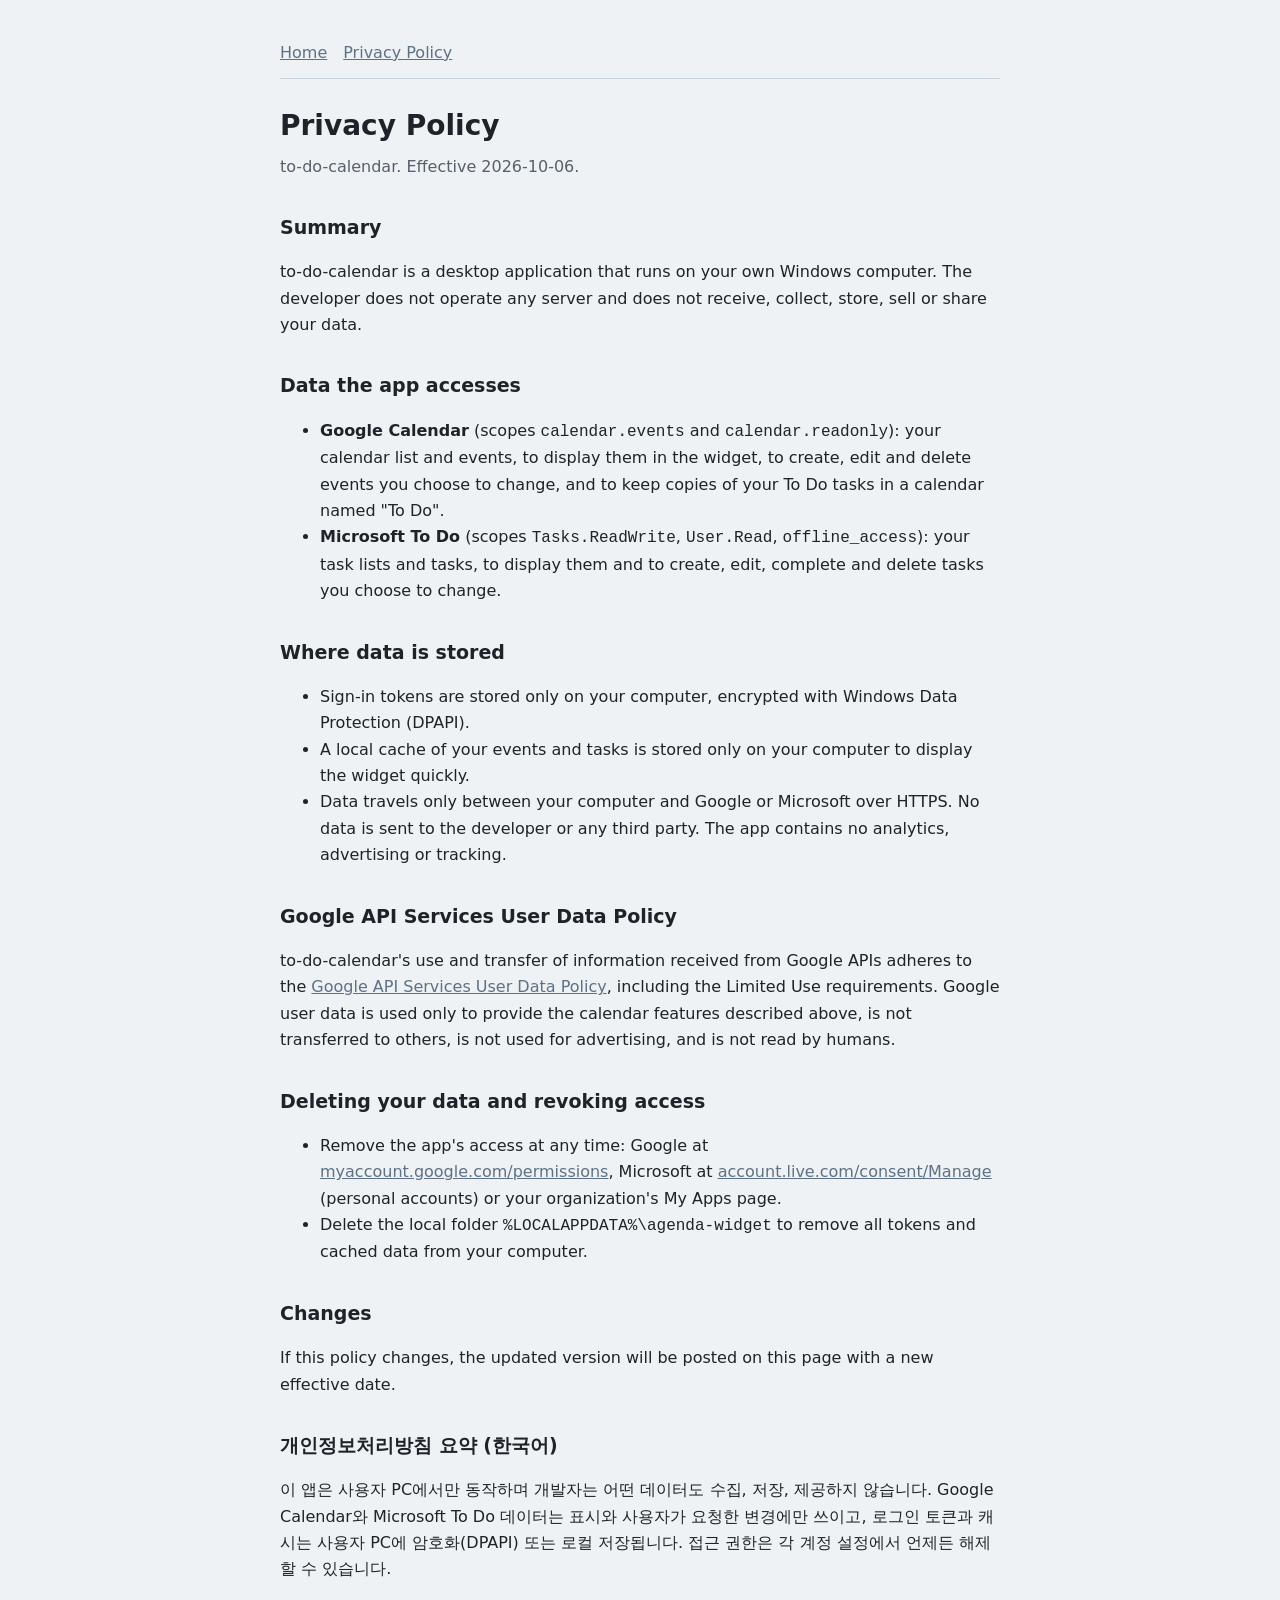
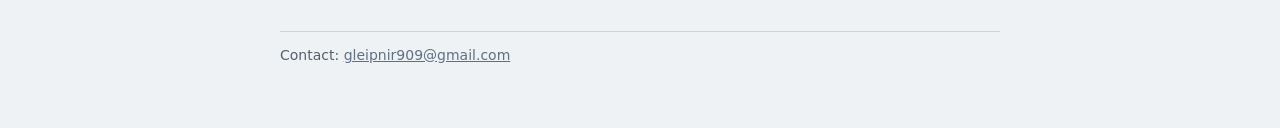
==== privacy.html @ 11f063d9 "Add homepage and privacy policy Co-Authored-By: Claude Opus 5.5 <noreply@anthropic.com>" ====
<!doctype html>
<html lang="en"><head><meta charset="utf-8"><meta name="viewport" content="width=device-width, initial-scale=1">
<title>Privacy Policy - to-do-calendar</title><link rel="stylesheet" href="style.css"></head>
<body><main>
<nav><a href="./">Home</a><a href="privacy.html">Privacy Policy</a></nav>
<h1>Privacy Policy</h1>
<p class="sub">to-do-calendar. Effective 2026-10-06.</p>

<h2>Summary</h2>
<p>to-do-calendar is a desktop application that runs on your own Windows computer. The developer does not operate any server and does not receive, collect, store, sell or share your data.</p>

<h2>Data the app accesses</h2>
<ul>
<li><strong>Google Calendar</strong> (scopes <code>calendar.events</code> and <code>calendar.readonly</code>): your calendar list and events, to display them in the widget, to create, edit and delete events you choose to change, and to keep copies of your To Do tasks in a calendar named "To Do".</li>
<li><strong>Microsoft To Do</strong> (scopes <code>Tasks.ReadWrite</code>, <code>User.Read</code>, <code>offline_access</code>): your task lists and tasks, to display them and to create, edit, complete and delete tasks you choose to change.</li>
</ul>

<h2>Where data is stored</h2>
<ul>
<li>Sign-in tokens are stored only on your computer, encrypted with Windows Data Protection (DPAPI).</li>
<li>A local cache of your events and tasks is stored only on your computer to display the widget quickly.</li>
<li>Data travels only between your computer and Google or Microsoft over HTTPS. No data is sent to the developer or any third party. The app contains no analytics, advertising or tracking.</li>
</ul>

<h2>Google API Services User Data Policy</h2>
<p>to-do-calendar's use and transfer of information received from Google APIs adheres to the <a href="https://developers.google.com/terms/api-services-user-data-policy">Google API Services User Data Policy</a>, including the Limited Use requirements. Google user data is used only to provide the calendar features described above, is not transferred to others, is not used for advertising, and is not read by humans.</p>

<h2>Deleting your data and revoking access</h2>
<ul>
<li>Remove the app's access at any time: Google at <a href="https://myaccount.google.com/permissions">myaccount.google.com/permissions</a>, Microsoft at <a href="https://account.live.com/consent/Manage">account.live.com/consent/Manage</a> (personal accounts) or your organization's My Apps page.</li>
<li>Delete the local folder <code>%LOCALAPPDATA%\agenda-widget</code> to remove all tokens and cached data from your computer.</li>
</ul>

<h2>Changes</h2>
<p>If this policy changes, the updated version will be posted on this page with a new effective date.</p>

<h2>개인정보처리방침 요약 (한국어)</h2>
<p>이 앱은 사용자 PC에서만 동작하며 개발자는 어떤 데이터도 수집, 저장, 제공하지 않습니다. Google Calendar와 Microsoft To Do 데이터는 표시와 사용자가 요청한 변경에만 쓰이고, 로그인 토큰과 캐시는 사용자 PC에 암호화(DPAPI) 또는 로컬 저장됩니다. 접근 권한은 각 계정 설정에서 언제든 해제할 수 있습니다.</p>

<footer>Contact: <a href="mailto:gleipnir909@gmail.com">gleipnir909@gmail.com</a></footer>
</main></body></html>
---- style.css ----
:root { --bg:#EEF2F5; --fg:#1E2329; --sub:#55606B; --line:#C9D3DC; --accent:#5E7184; }
body { margin:0; background:var(--bg); color:var(--fg); font:16px/1.65 "Segoe UI","Malgun Gothic",system-ui,sans-serif; }
main { max-width:720px; margin:0 auto; padding:40px 16px 64px; }
h1 { font-size:28px; margin:0 0 4px; } h2 { font-size:19px; margin:32px 0 8px; }
p, li { color:var(--fg); } .sub { color:var(--sub); margin-top:0; }
a { color:var(--accent); } nav { border-bottom:1px solid var(--line); padding-bottom:12px; margin-bottom:24px; }
nav a { margin-right:16px; } footer { margin-top:48px; border-top:1px solid var(--line); padding-top:12px; color:var(--sub); font-size:14px; }
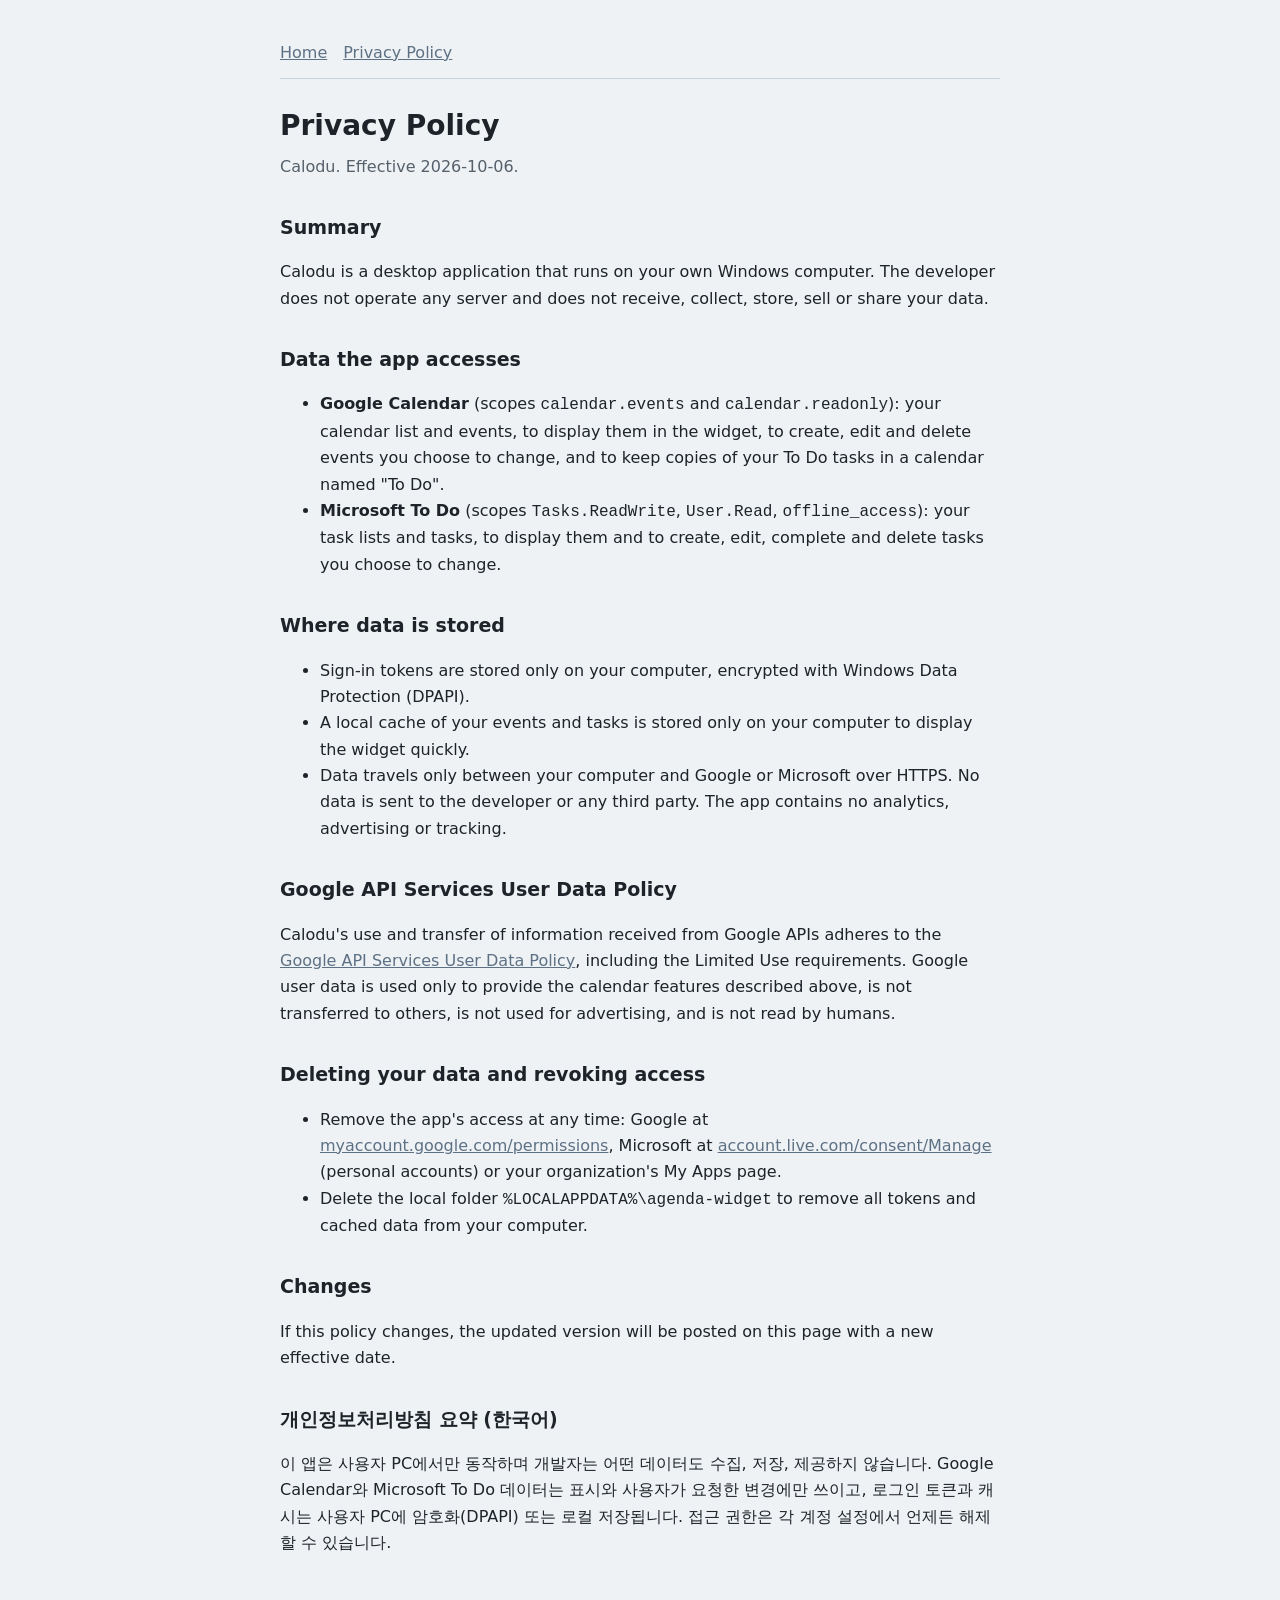
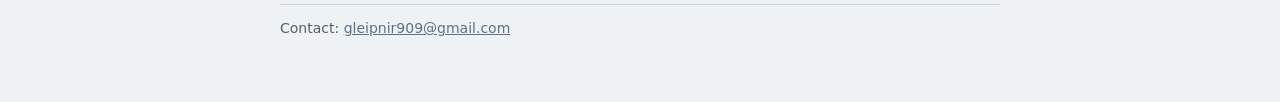
==== commit 50dc269e: "Rename app to Calodu and add Search Console verification tag - Replace the old app name in page titl" ====
--- a/privacy.html
+++ b/privacy.html
@@ -1,13 +1,14 @@
 <!doctype html>
 <html lang="en"><head><meta charset="utf-8"><meta name="viewport" content="width=device-width, initial-scale=1">
-<title>Privacy Policy - to-do-calendar</title><link rel="stylesheet" href="style.css"></head>
+<meta name="google-site-verification" content="sr1De1BG168ANN89S2XPrEKfdKpf6cjLoRUnBLs4vwI" />
+<title>Privacy Policy - Calodu</title><link rel="stylesheet" href="style.css"></head>
 <body><main>
 <nav><a href="./">Home</a><a href="privacy.html">Privacy Policy</a></nav>
 <h1>Privacy Policy</h1>
-<p class="sub">to-do-calendar. Effective 2026-10-06.</p>
+<p class="sub">Calodu. Effective 2026-10-06.</p>
 
 <h2>Summary</h2>
-<p>to-do-calendar is a desktop application that runs on your own Windows computer. The developer does not operate any server and does not receive, collect, store, sell or share your data.</p>
+<p>Calodu is a desktop application that runs on your own Windows computer. The developer does not operate any server and does not receive, collect, store, sell or share your data.</p>
 
 <h2>Data the app accesses</h2>
 <ul>
@@ -23,7 +24,7 @@
 </ul>
 
 <h2>Google API Services User Data Policy</h2>
-<p>to-do-calendar's use and transfer of information received from Google APIs adheres to the <a href="https://developers.google.com/terms/api-services-user-data-policy">Google API Services User Data Policy</a>, including the Limited Use requirements. Google user data is used only to provide the calendar features described above, is not transferred to others, is not used for advertising, and is not read by humans.</p>
+<p>Calodu's use and transfer of information received from Google APIs adheres to the <a href="https://developers.google.com/terms/api-services-user-data-policy">Google API Services User Data Policy</a>, including the Limited Use requirements. Google user data is used only to provide the calendar features described above, is not transferred to others, is not used for advertising, and is not read by humans.</p>
 
 <h2>Deleting your data and revoking access</h2>
 <ul>
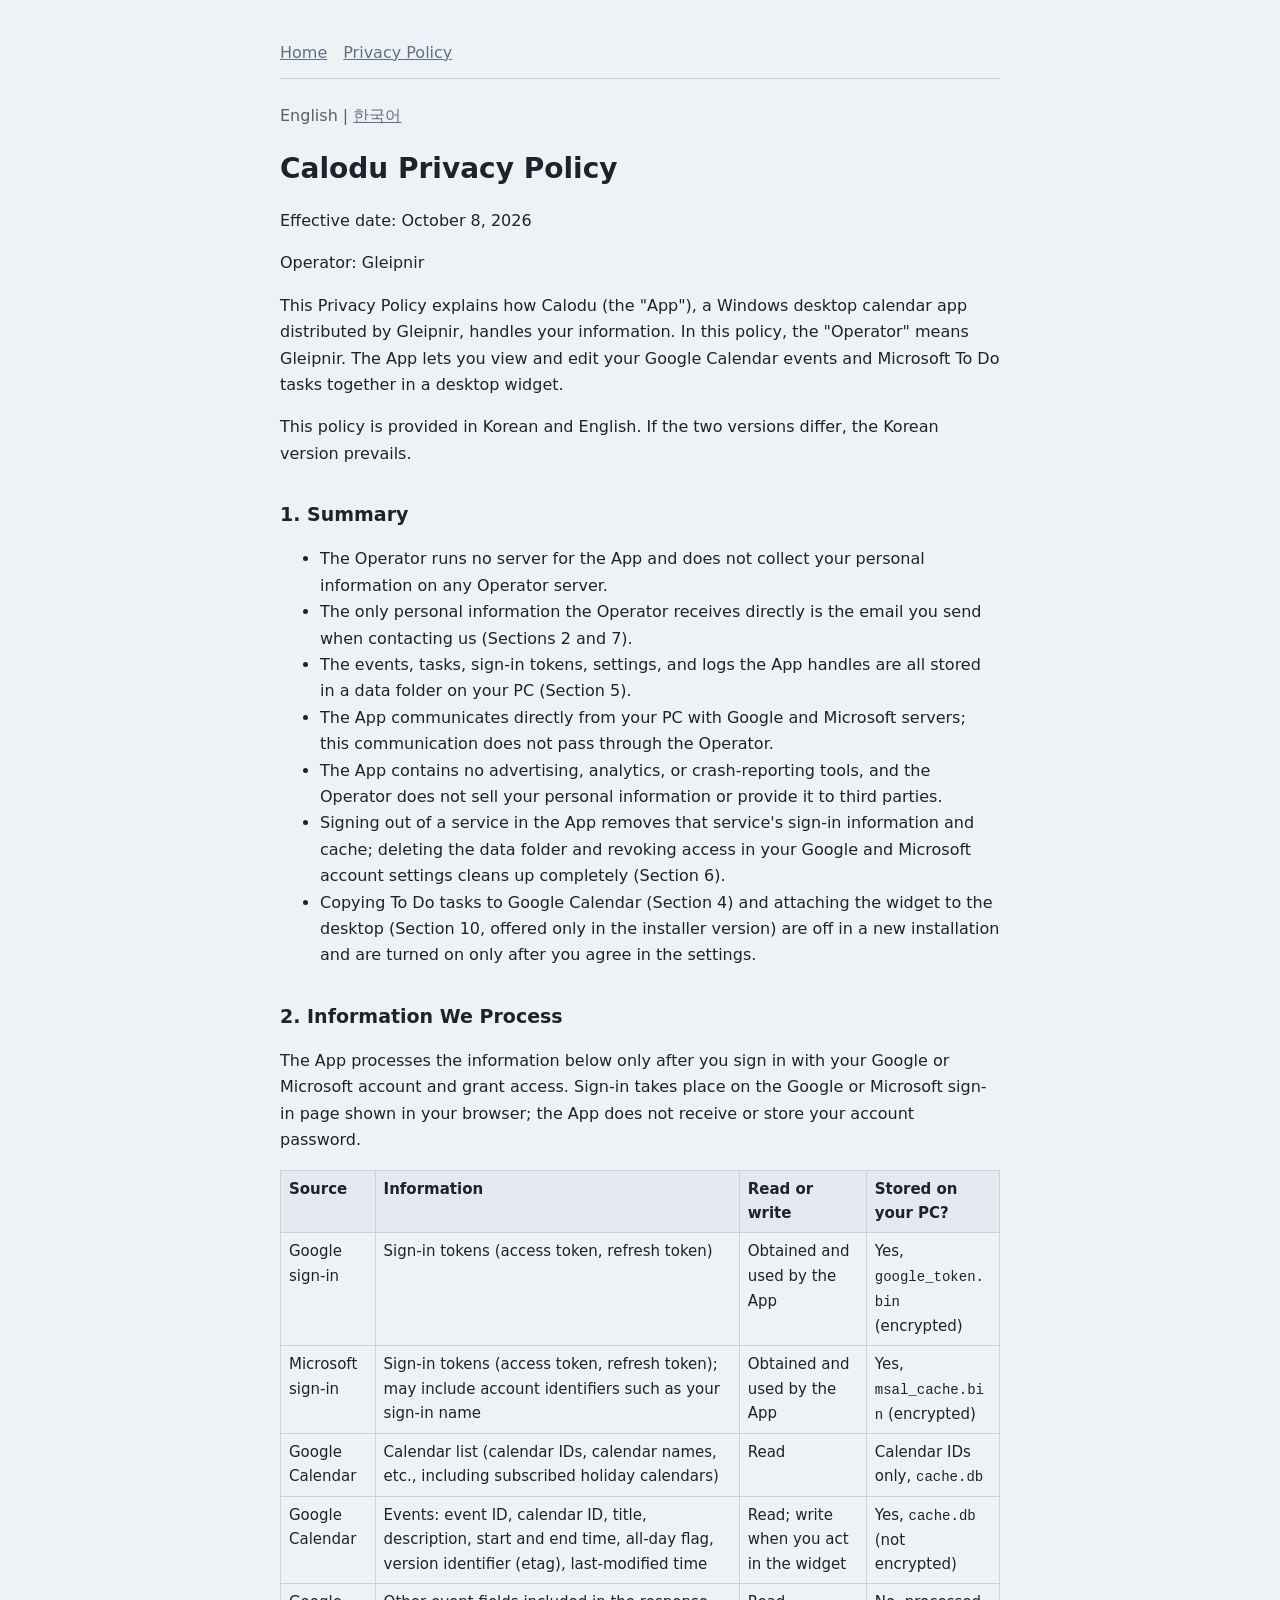
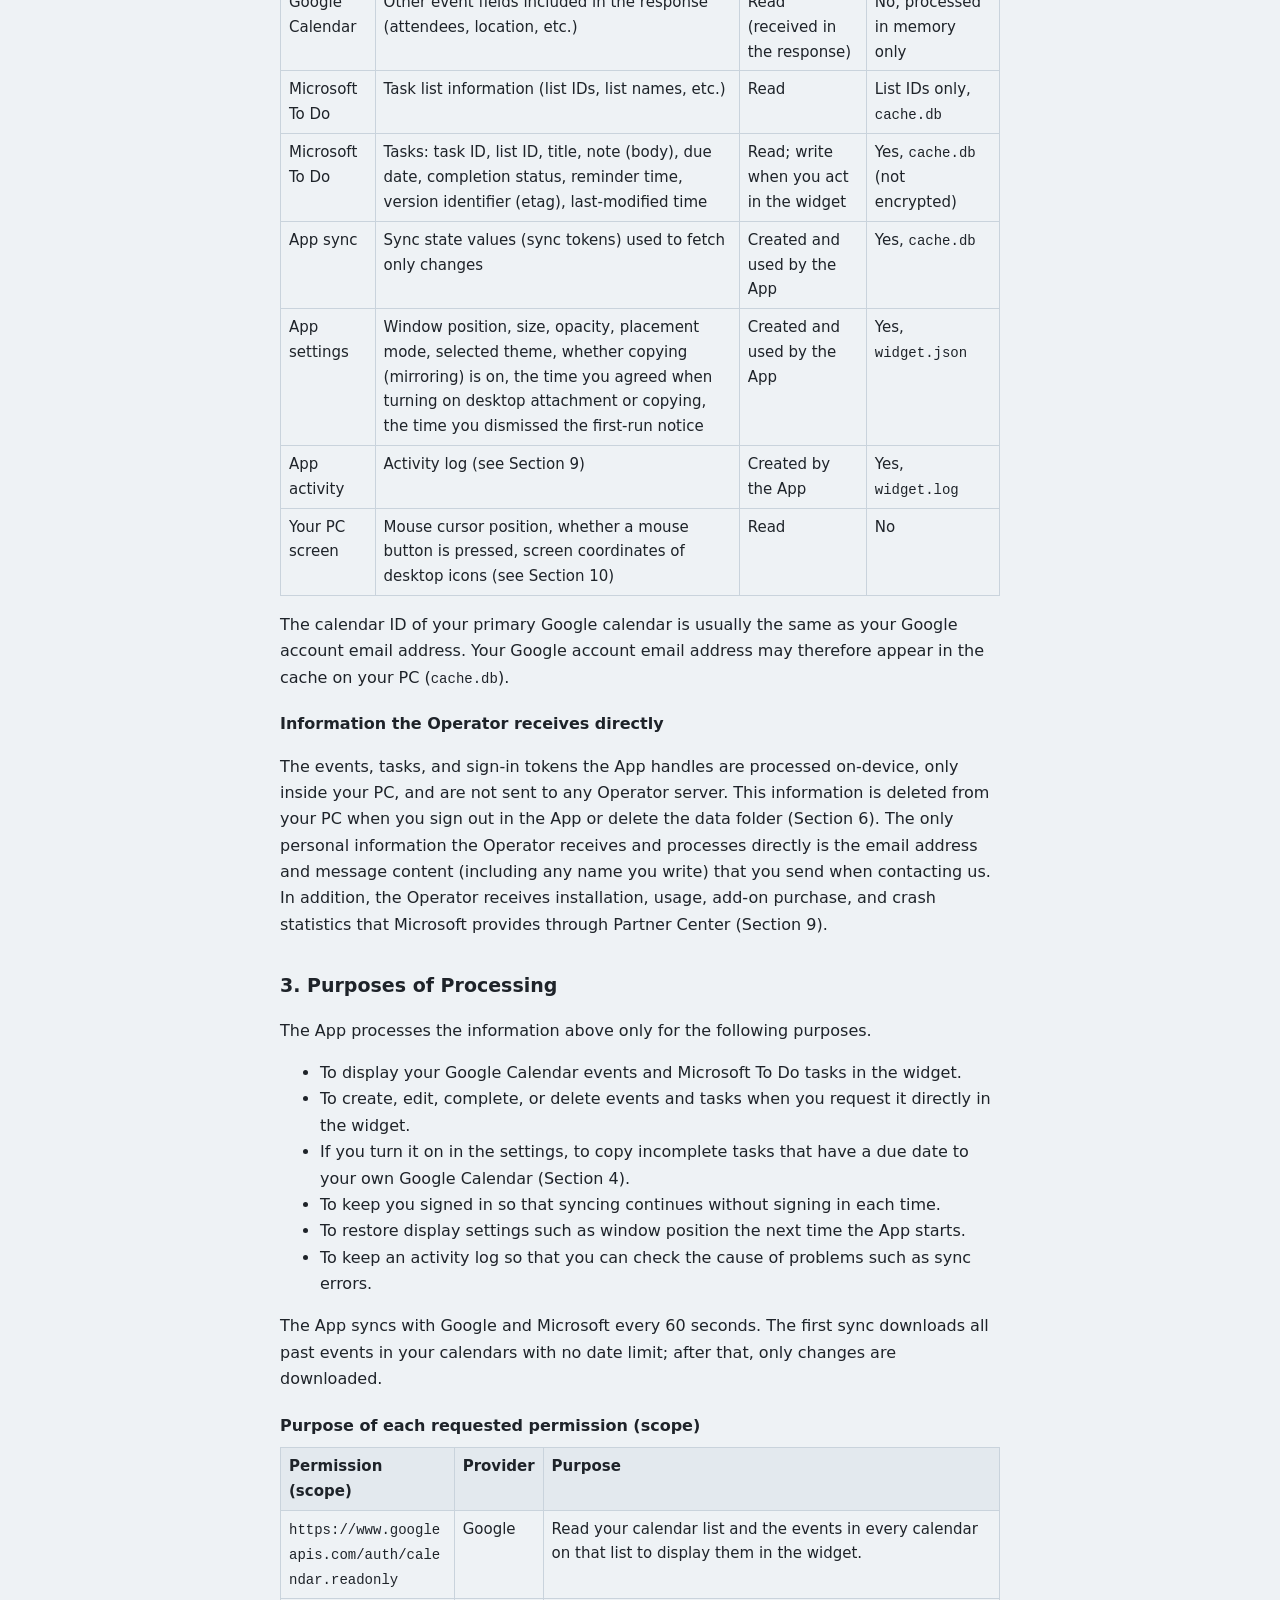
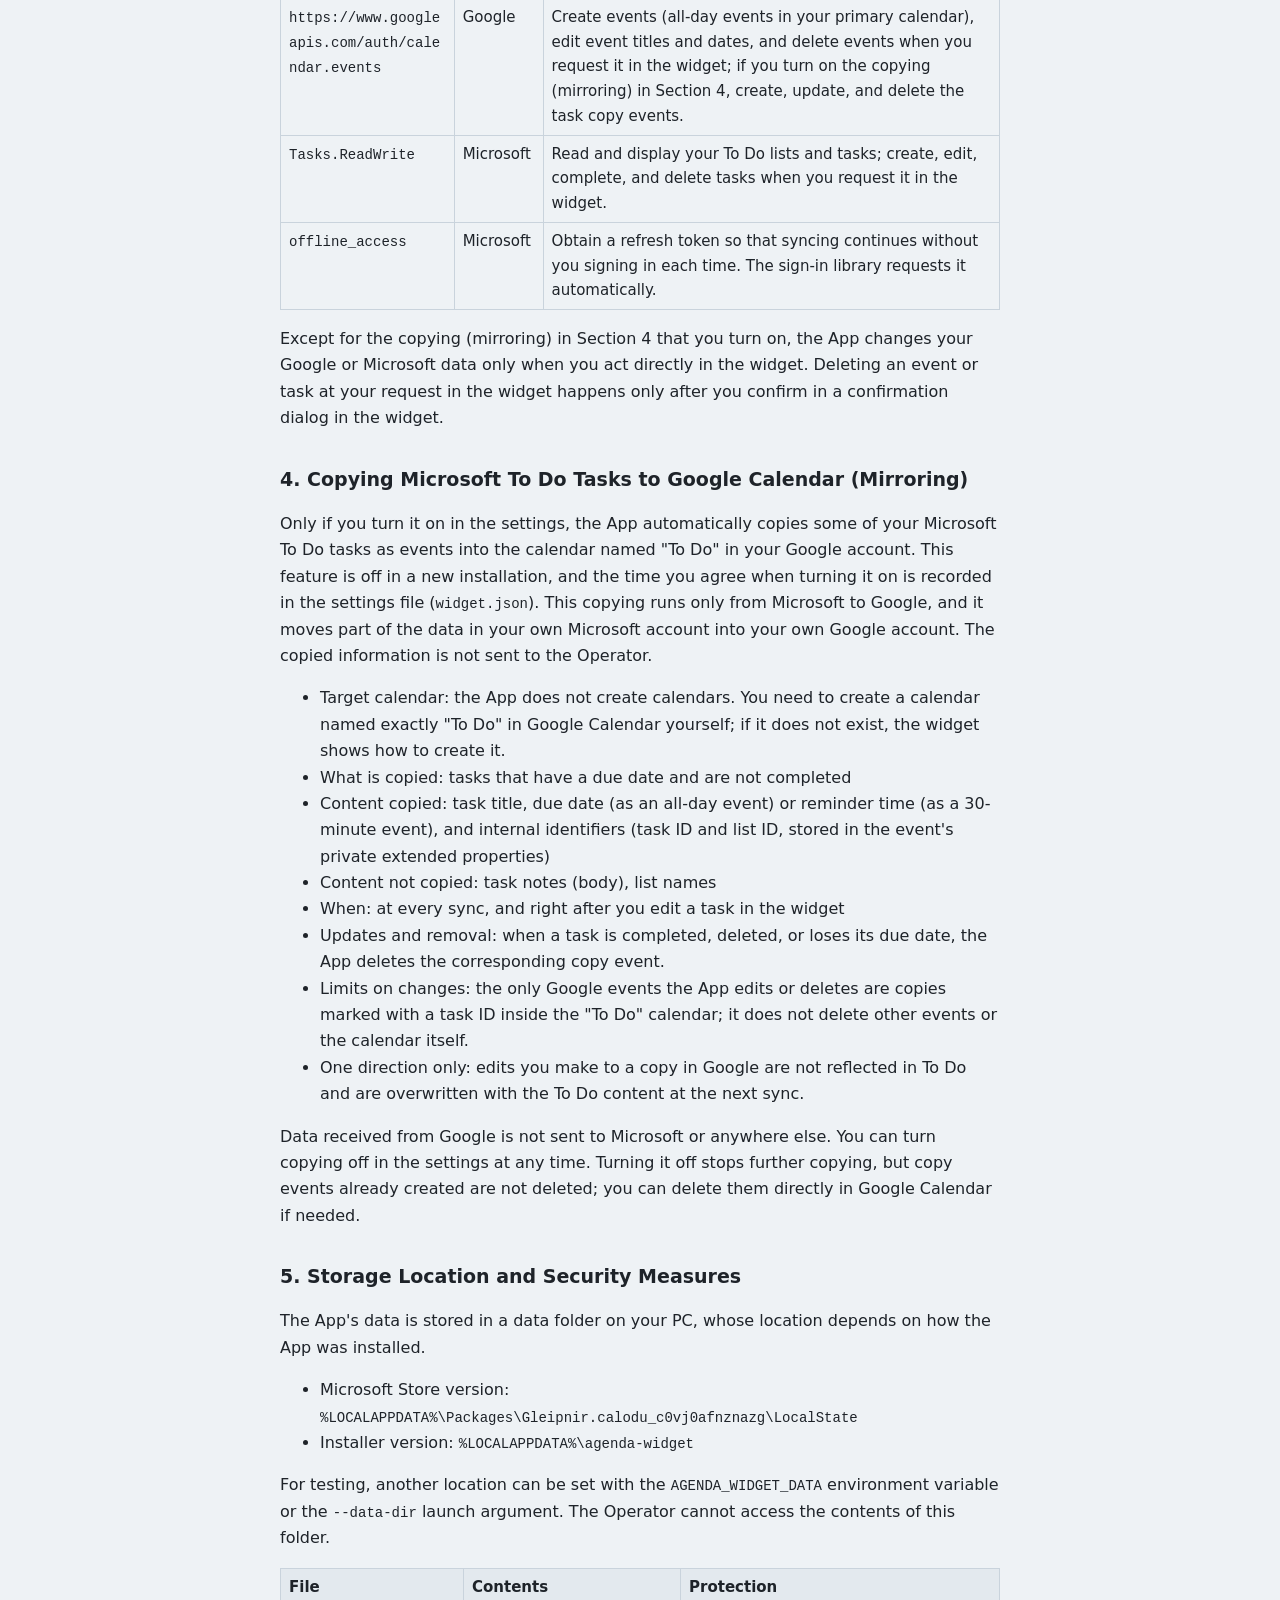
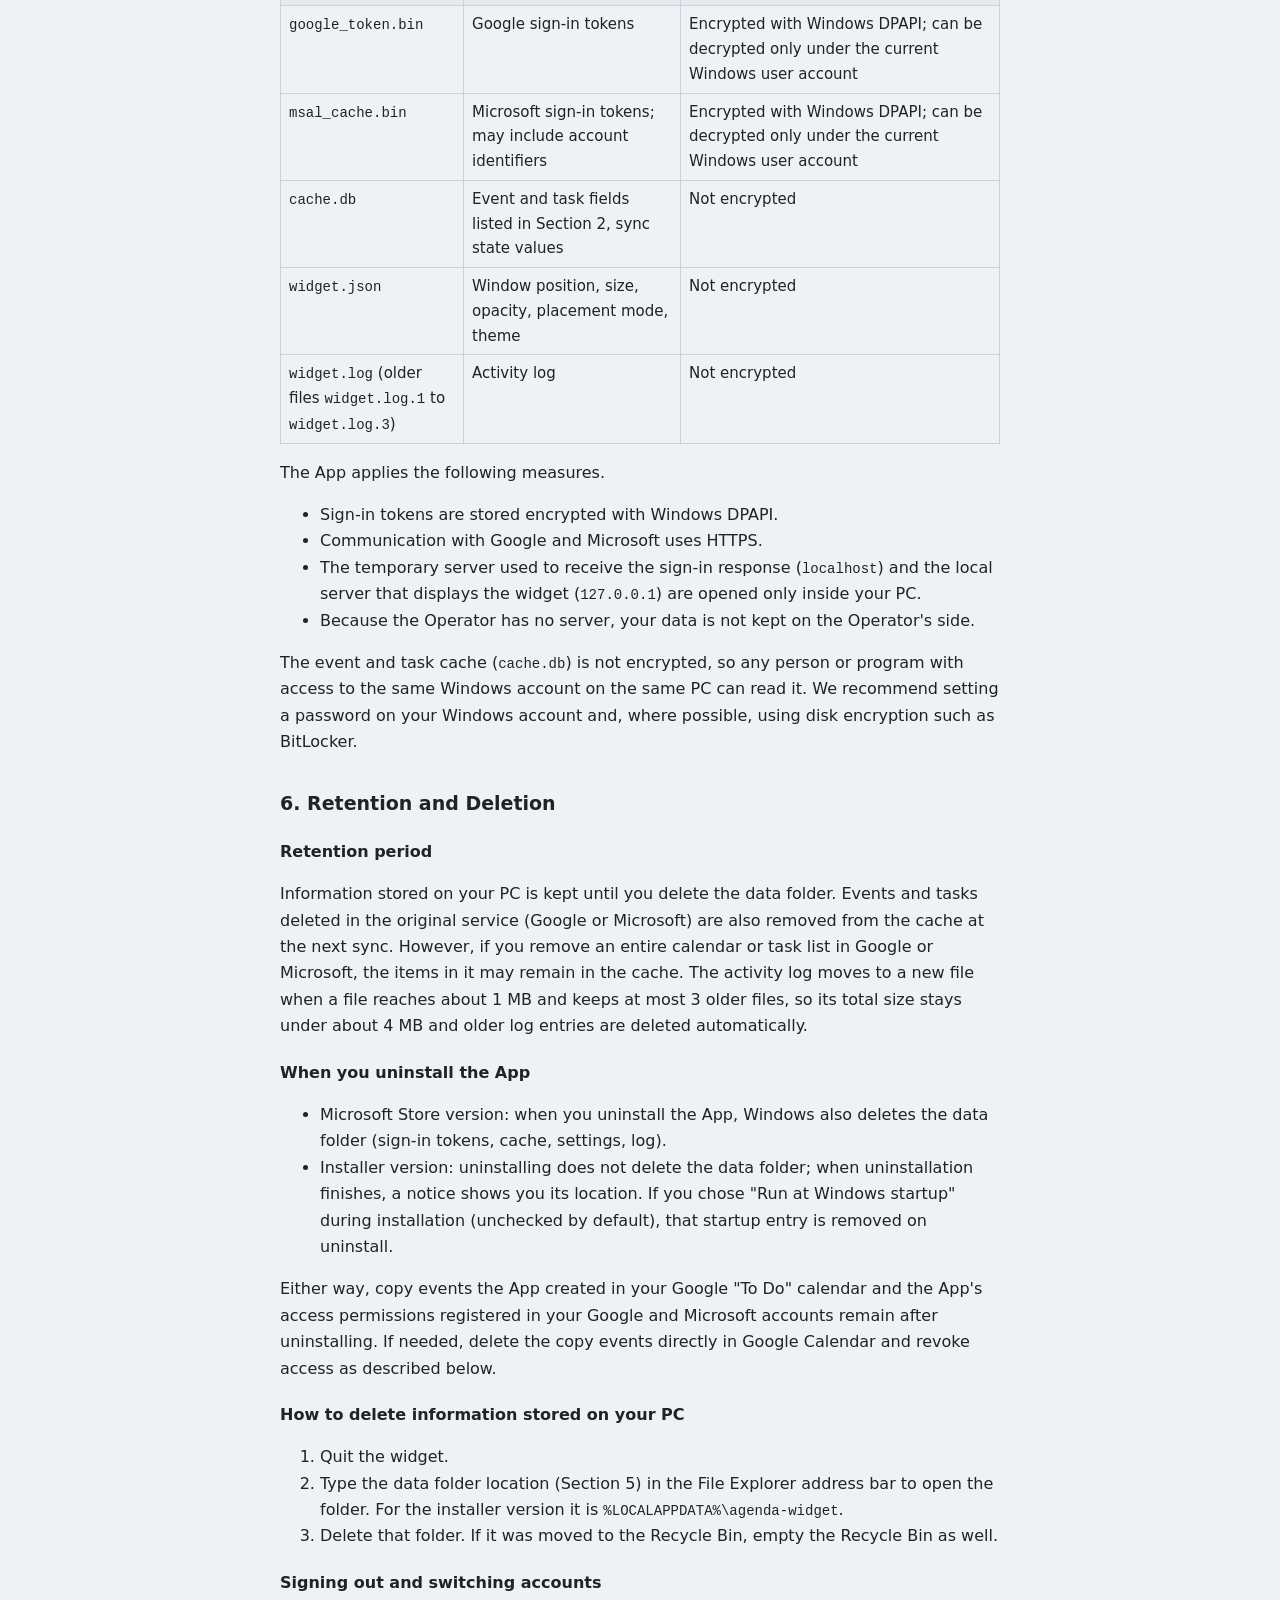
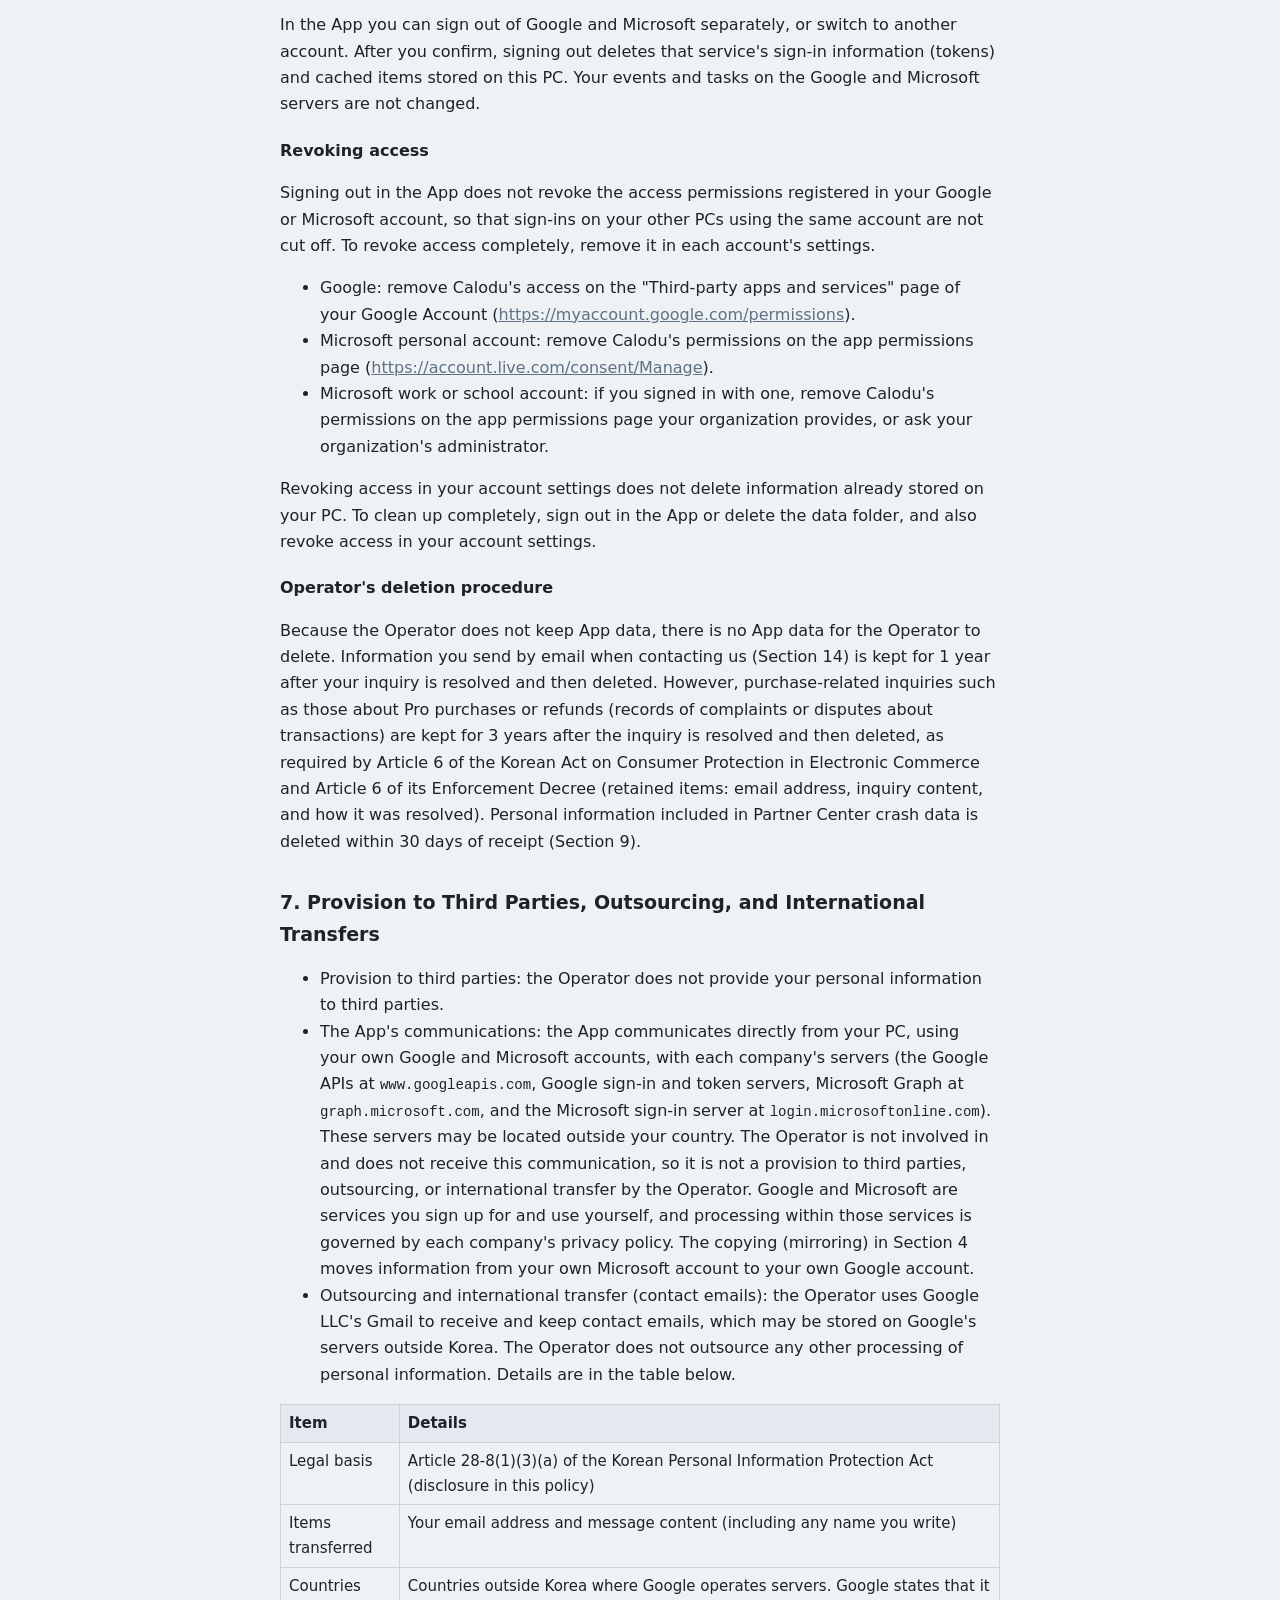
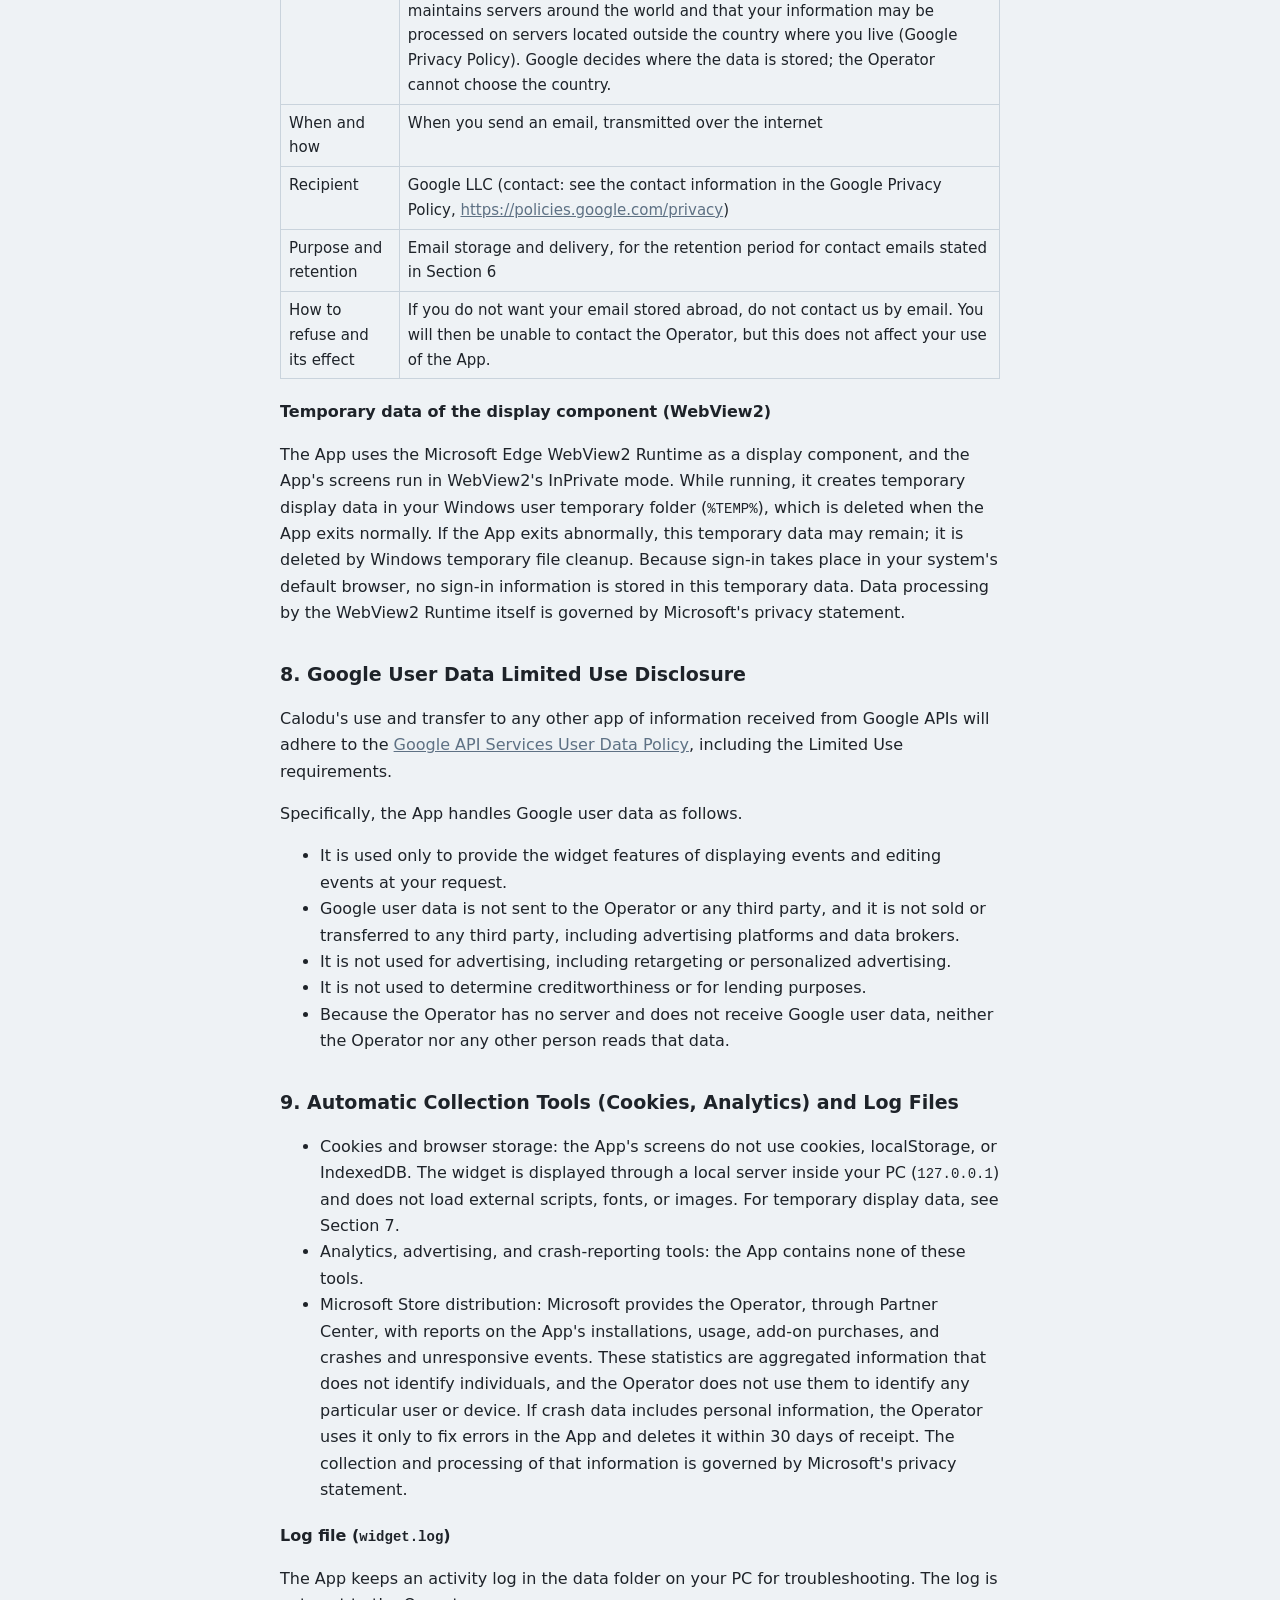
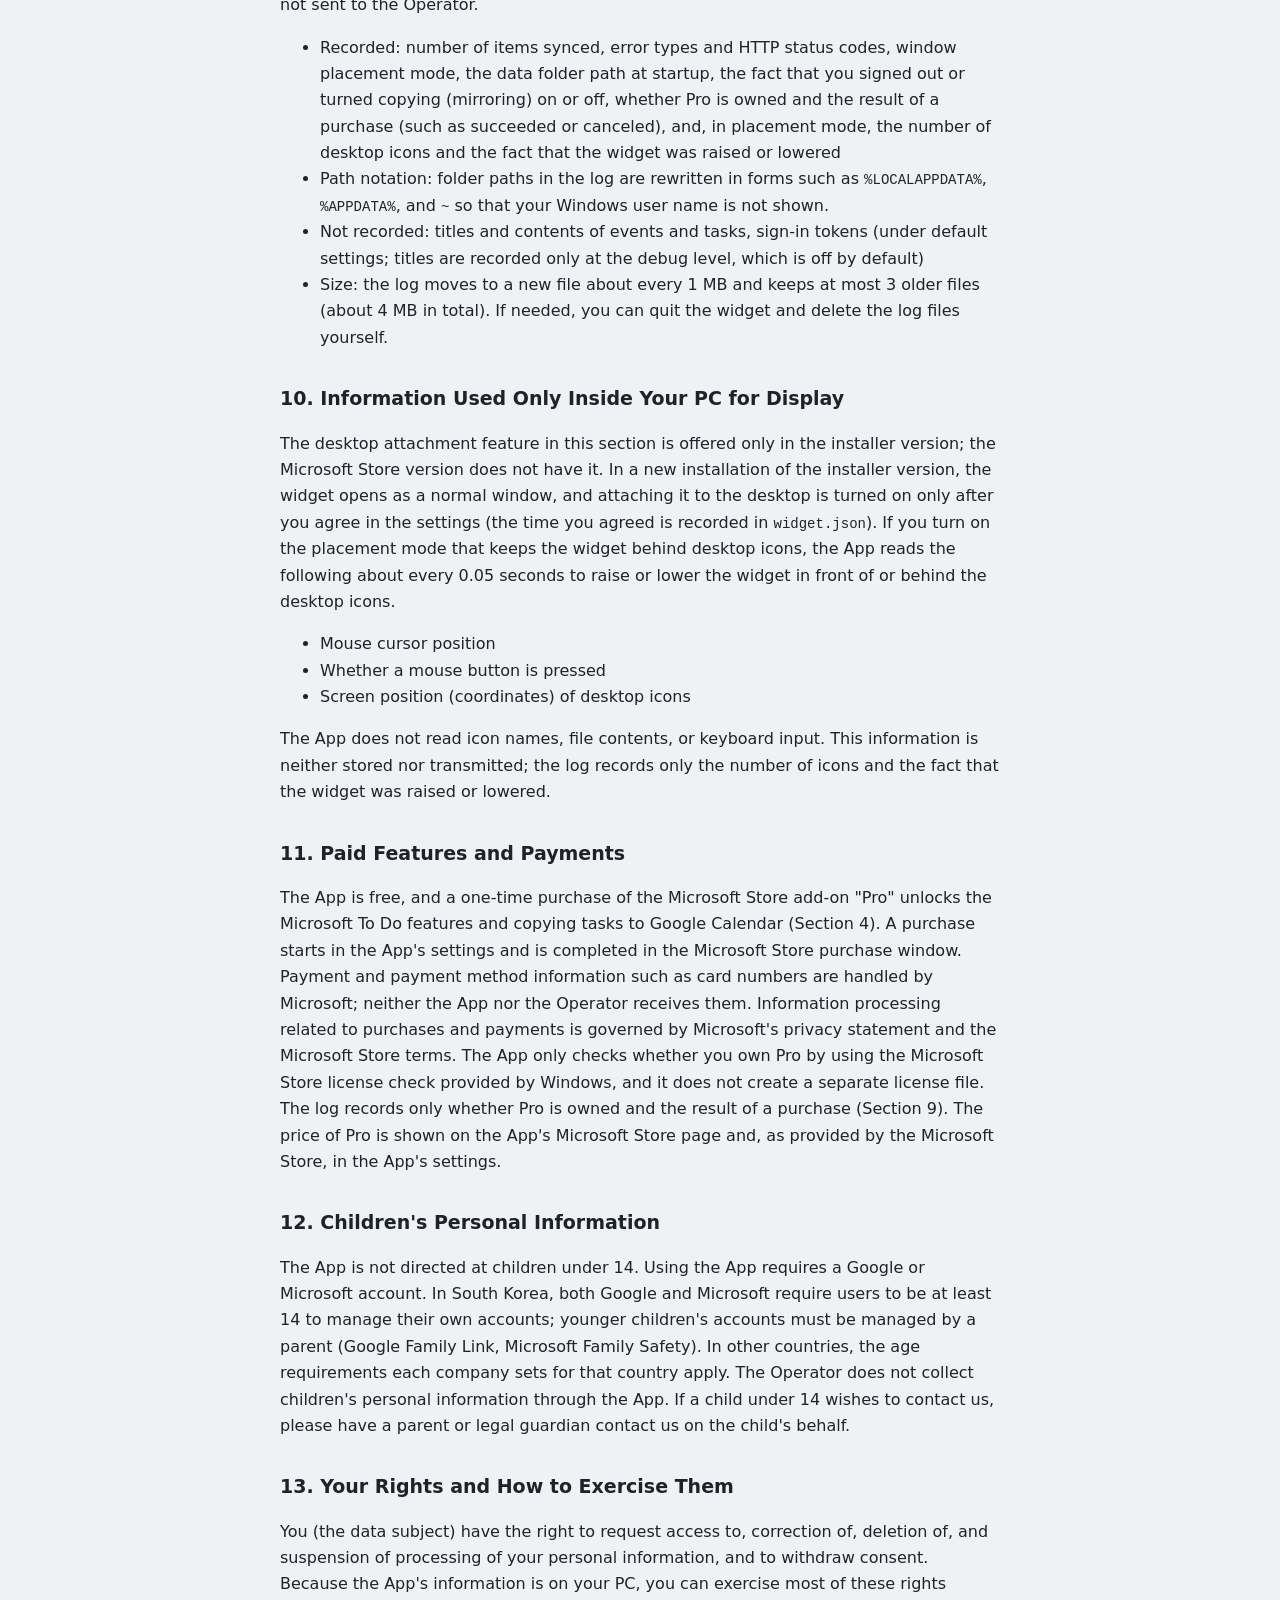
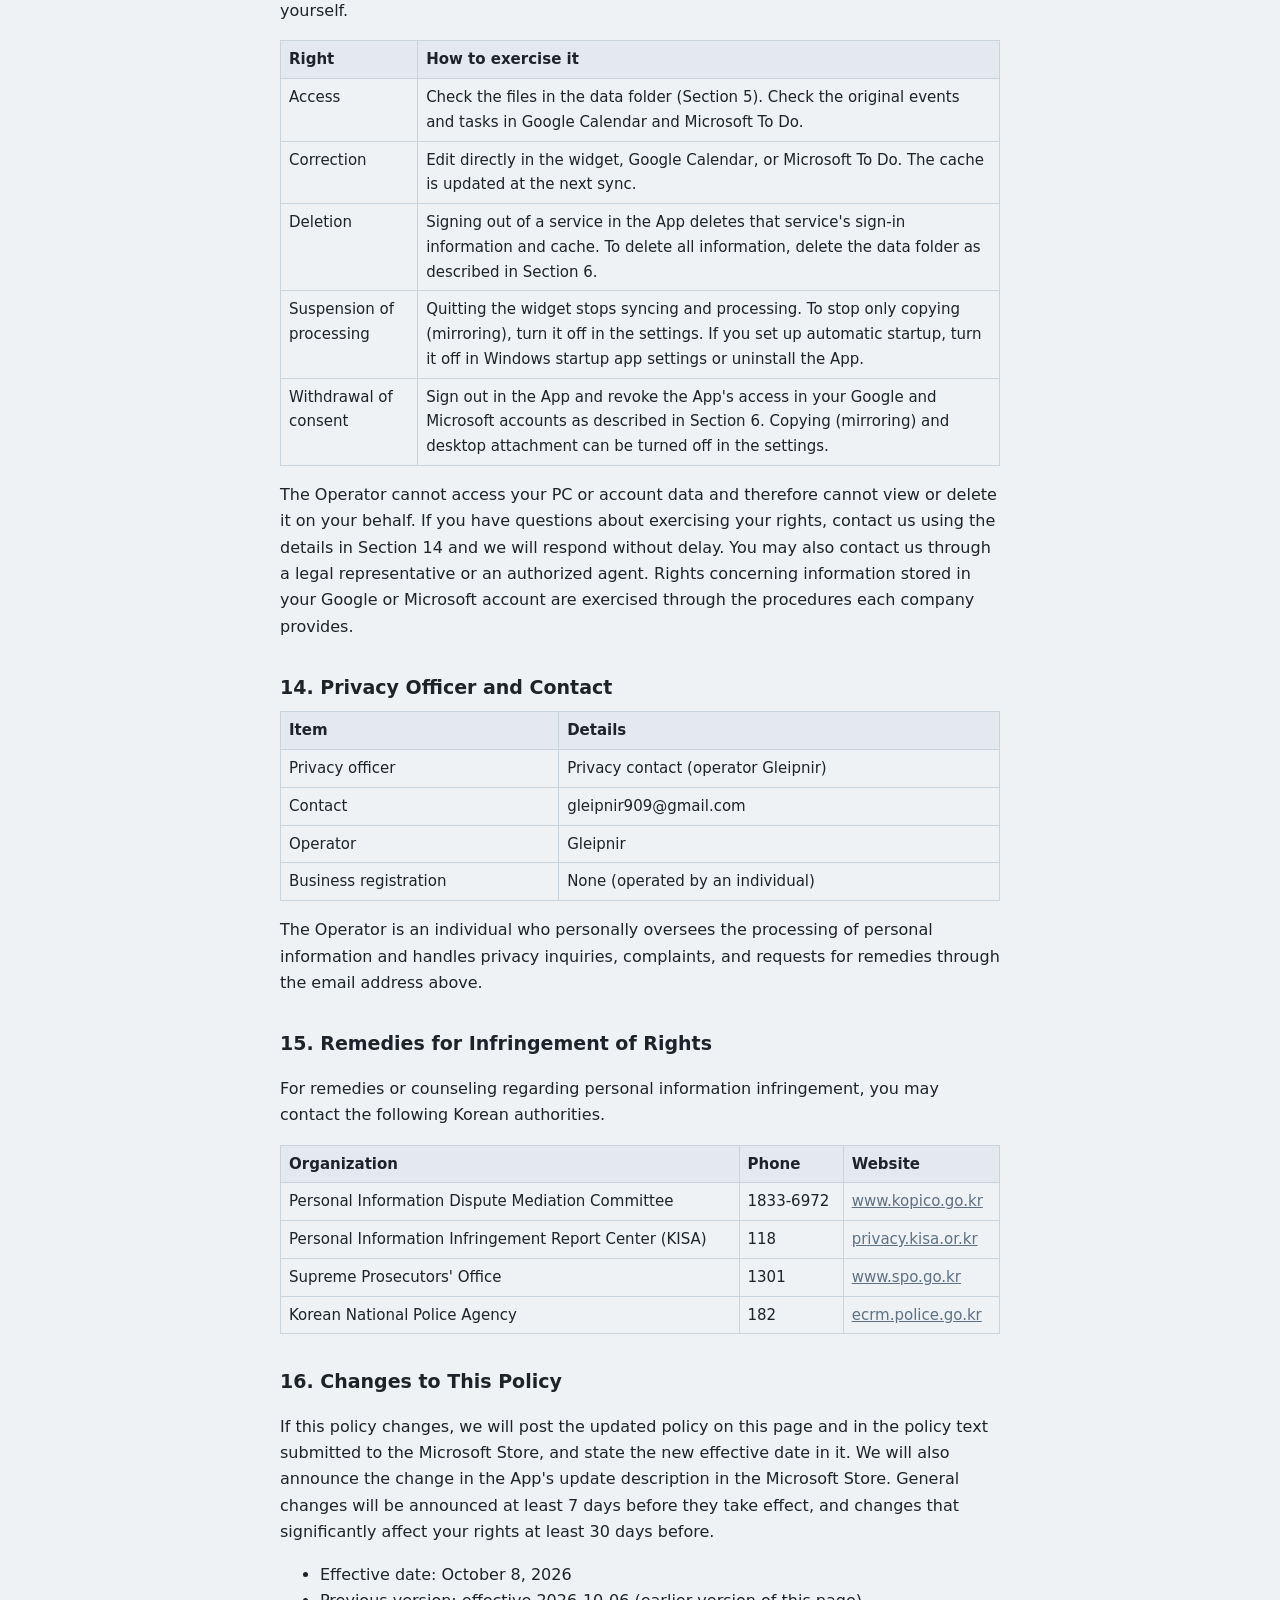
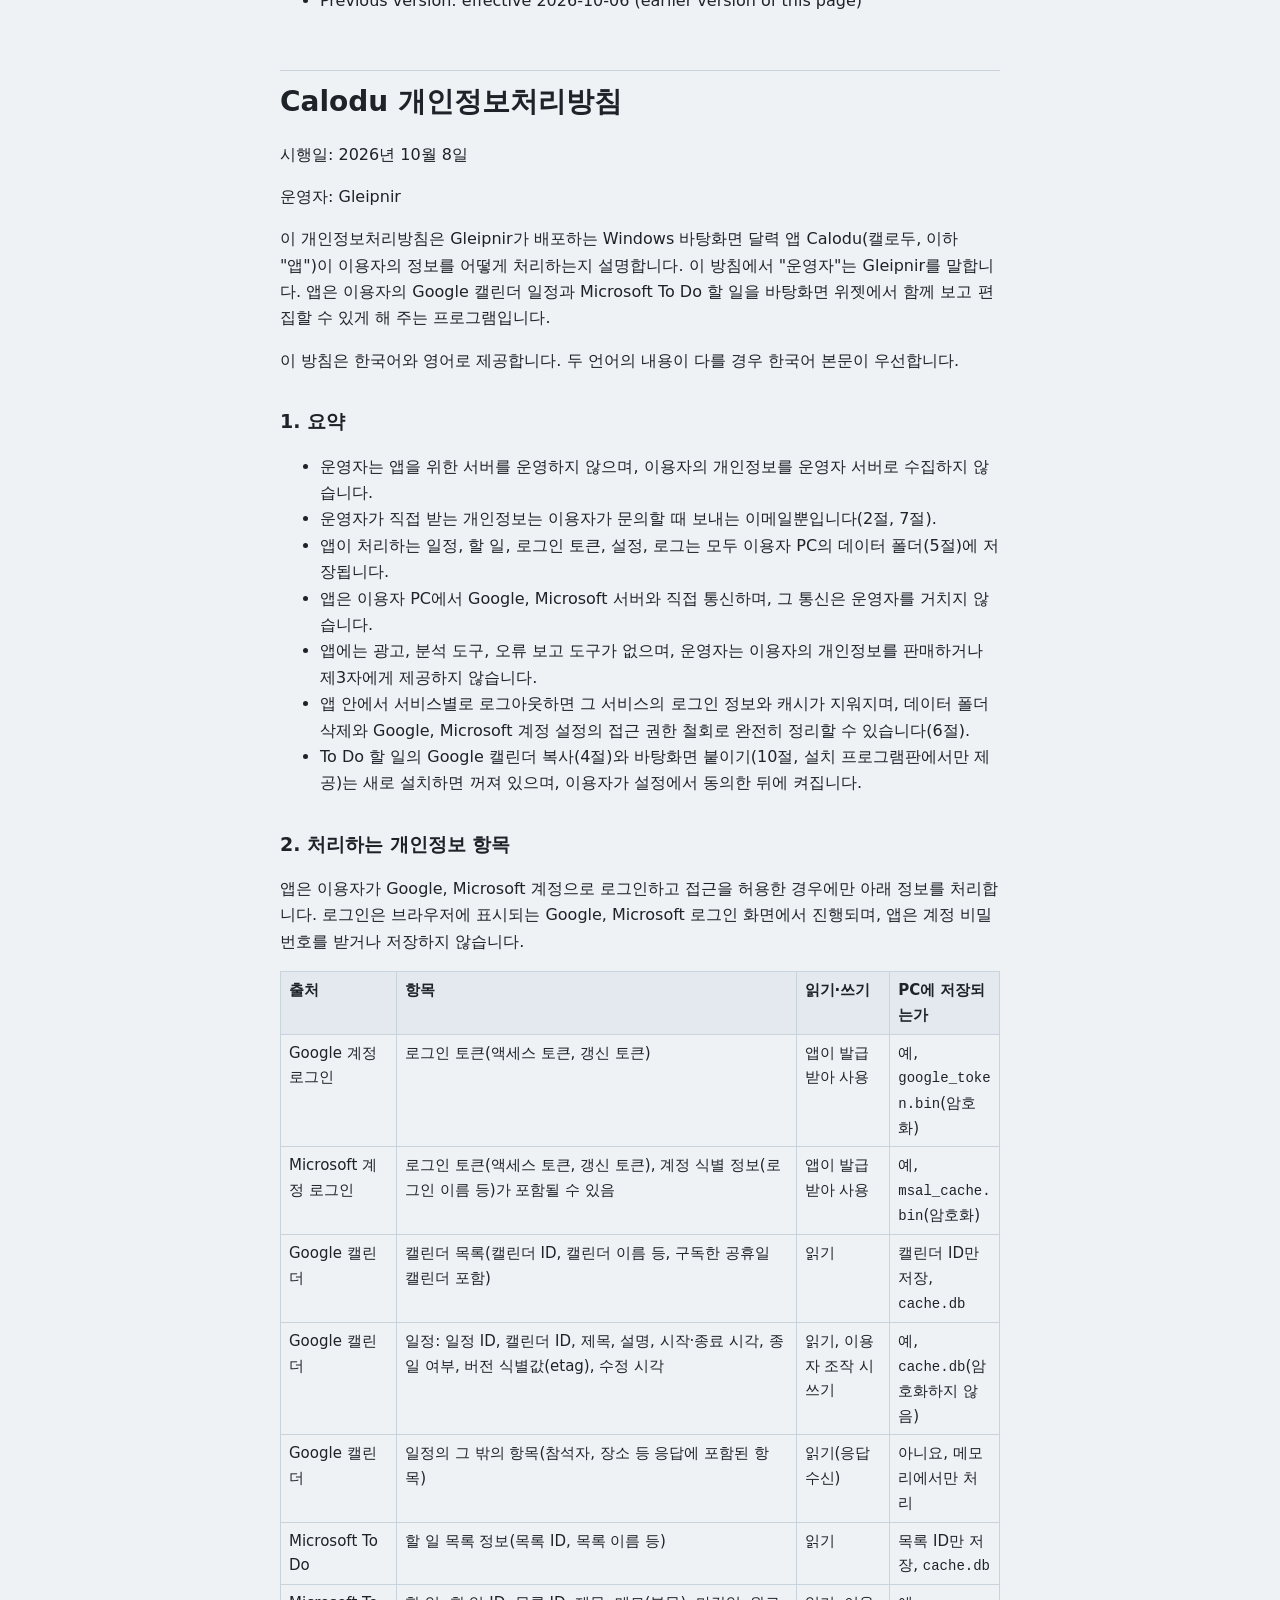
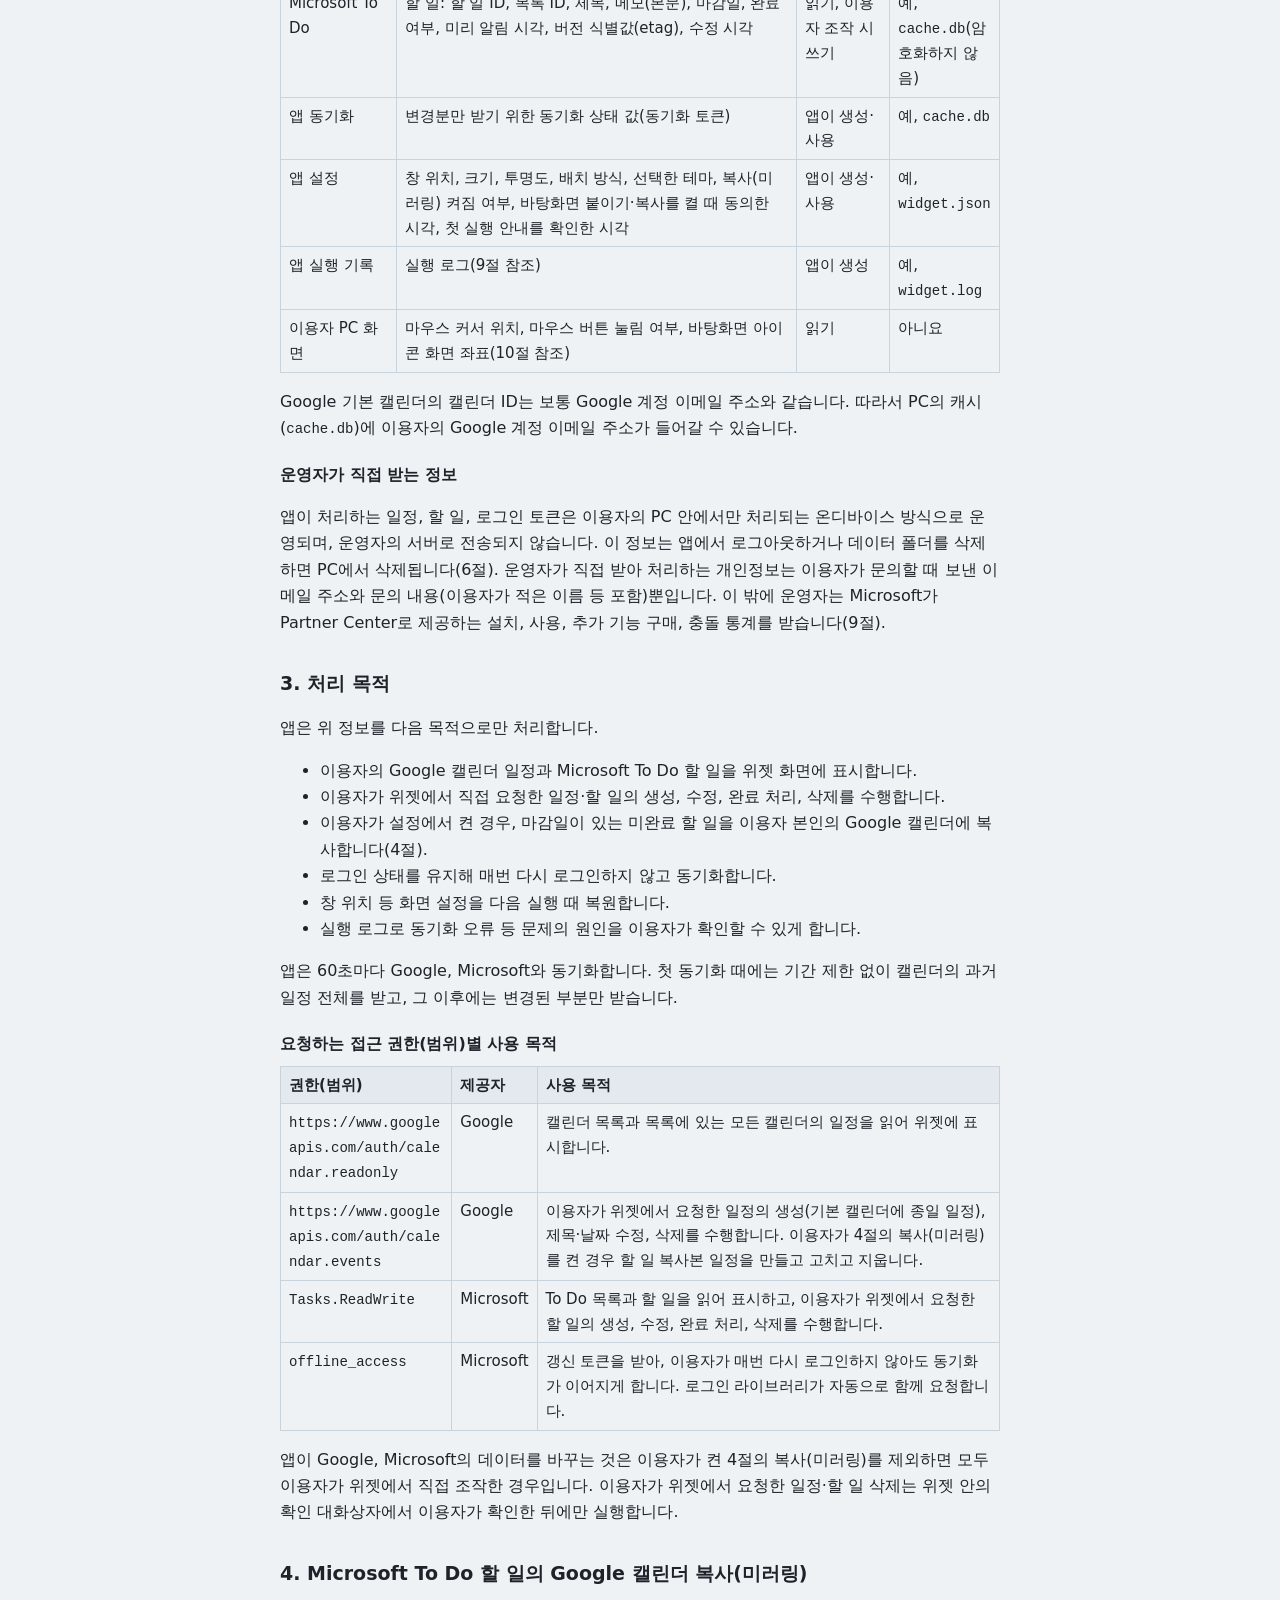
==== commit 573765cf: "Replace privacy policy with Calodu 1.1.0 policy (effective October 8, 2026) - Korean and English ful" ====
--- a/privacy.html
+++ b/privacy.html
@@ -1,42 +1,448 @@
 <!doctype html>
 <html lang="en"><head><meta charset="utf-8"><meta name="viewport" content="width=device-width, initial-scale=1">
 <meta name="google-site-verification" content="sr1De1BG168ANN89S2XPrEKfdKpf6cjLoRUnBLs4vwI" />
-<title>Privacy Policy - Calodu</title><link rel="stylesheet" href="style.css"></head>
+<title>Privacy Policy - Calodu</title><link rel="stylesheet" href="style.css"><style>
+.tw { overflow-x:auto; margin:8px 0 16px; }
+table { border-collapse:collapse; width:100%; font-size:15px; }
+th, td { border:1px solid var(--line); padding:6px 8px; text-align:left; vertical-align:top; }
+th { background:#E3E9EE; }
+code { font-size:14px; overflow-wrap:anywhere; }
+h3 { font-size:16px; margin:20px 0 6px; }
+blockquote { margin:8px 0; padding:4px 12px; border-left:3px solid var(--line); color:var(--sub); }
+.lang { color:var(--sub); }
+.ko { margin-top:56px; border-top:1px solid var(--line); padding-top:8px; }
+</style></head>
 <body><main>
 <nav><a href="./">Home</a><a href="privacy.html">Privacy Policy</a></nav>
-<h1>Privacy Policy</h1>
-<p class="sub">Calodu. Effective 2026-10-06.</p>
-
-<h2>Summary</h2>
-<p>Calodu is a desktop application that runs on your own Windows computer. The developer does not operate any server and does not receive, collect, store, sell or share your data.</p>
-
-<h2>Data the app accesses</h2>
-<ul>
-<li><strong>Google Calendar</strong> (scopes <code>calendar.events</code> and <code>calendar.readonly</code>): your calendar list and events, to display them in the widget, to create, edit and delete events you choose to change, and to keep copies of your To Do tasks in a calendar named "To Do".</li>
-<li><strong>Microsoft To Do</strong> (scopes <code>Tasks.ReadWrite</code>, <code>User.Read</code>, <code>offline_access</code>): your task lists and tasks, to display them and to create, edit, complete and delete tasks you choose to change.</li>
-</ul>
-
-<h2>Where data is stored</h2>
-<ul>
-<li>Sign-in tokens are stored only on your computer, encrypted with Windows Data Protection (DPAPI).</li>
-<li>A local cache of your events and tasks is stored only on your computer to display the widget quickly.</li>
-<li>Data travels only between your computer and Google or Microsoft over HTTPS. No data is sent to the developer or any third party. The app contains no analytics, advertising or tracking.</li>
-</ul>
-
-<h2>Google API Services User Data Policy</h2>
-<p>Calodu's use and transfer of information received from Google APIs adheres to the <a href="https://developers.google.com/terms/api-services-user-data-policy">Google API Services User Data Policy</a>, including the Limited Use requirements. Google user data is used only to provide the calendar features described above, is not transferred to others, is not used for advertising, and is not read by humans.</p>
-
-<h2>Deleting your data and revoking access</h2>
-<ul>
-<li>Remove the app's access at any time: Google at <a href="https://myaccount.google.com/permissions">myaccount.google.com/permissions</a>, Microsoft at <a href="https://account.live.com/consent/Manage">account.live.com/consent/Manage</a> (personal accounts) or your organization's My Apps page.</li>
-<li>Delete the local folder <code>%LOCALAPPDATA%\agenda-widget</code> to remove all tokens and cached data from your computer.</li>
-</ul>
-
-<h2>Changes</h2>
-<p>If this policy changes, the updated version will be posted on this page with a new effective date.</p>
-
-<h2>개인정보처리방침 요약 (한국어)</h2>
-<p>이 앱은 사용자 PC에서만 동작하며 개발자는 어떤 데이터도 수집, 저장, 제공하지 않습니다. Google Calendar와 Microsoft To Do 데이터는 표시와 사용자가 요청한 변경에만 쓰이고, 로그인 토큰과 캐시는 사용자 PC에 암호화(DPAPI) 또는 로컬 저장됩니다. 접근 권한은 각 계정 설정에서 언제든 해제할 수 있습니다.</p>
-
+<p class="lang">English | <a href="#ko">한국어</a></p>
+<h1>Calodu Privacy Policy</h1>
+<p>Effective date: October 8, 2026</p>
+<p>Operator: Gleipnir</p>
+<p>This Privacy Policy explains how Calodu (the "App"), a Windows desktop calendar app distributed by Gleipnir, handles your information. In this policy, the "Operator" means Gleipnir. The App lets you view and edit your Google Calendar events and Microsoft To Do tasks together in a desktop widget.</p>
+<p>This policy is provided in Korean and English. If the two versions differ, the Korean version prevails.</p>
+<h2>1. Summary</h2>
+<ul>
+<li>The Operator runs no server for the App and does not collect your personal information on any Operator server.</li>
+<li>The only personal information the Operator receives directly is the email you send when contacting us (Sections 2 and 7).</li>
+<li>The events, tasks, sign-in tokens, settings, and logs the App handles are all stored in a data folder on your PC (Section 5).</li>
+<li>The App communicates directly from your PC with Google and Microsoft servers; this communication does not pass through the Operator.</li>
+<li>The App contains no advertising, analytics, or crash-reporting tools, and the Operator does not sell your personal information or provide it to third parties.</li>
+<li>Signing out of a service in the App removes that service's sign-in information and cache; deleting the data folder and revoking access in your Google and Microsoft account settings cleans up completely (Section 6).</li>
+<li>Copying To Do tasks to Google Calendar (Section 4) and attaching the widget to the desktop (Section 10, offered only in the installer version) are off in a new installation and are turned on only after you agree in the settings.</li>
+</ul>
+<h2>2. Information We Process</h2>
+<p>The App processes the information below only after you sign in with your Google or Microsoft account and grant access. Sign-in takes place on the Google or Microsoft sign-in page shown in your browser; the App does not receive or store your account password.</p>
+<div class="tw"><table>
+<thead><tr><th>Source</th><th>Information</th><th>Read or write</th><th>Stored on your PC?</th></tr></thead>
+<tbody>
+<tr><td>Google sign-in</td><td>Sign-in tokens (access token, refresh token)</td><td>Obtained and used by the App</td><td>Yes, <code>google_token.bin</code> (encrypted)</td></tr>
+<tr><td>Microsoft sign-in</td><td>Sign-in tokens (access token, refresh token); may include account identifiers such as your sign-in name</td><td>Obtained and used by the App</td><td>Yes, <code>msal_cache.bin</code> (encrypted)</td></tr>
+<tr><td>Google Calendar</td><td>Calendar list (calendar IDs, calendar names, etc., including subscribed holiday calendars)</td><td>Read</td><td>Calendar IDs only, <code>cache.db</code></td></tr>
+<tr><td>Google Calendar</td><td>Events: event ID, calendar ID, title, description, start and end time, all-day flag, version identifier (etag), last-modified time</td><td>Read; write when you act in the widget</td><td>Yes, <code>cache.db</code> (not encrypted)</td></tr>
+<tr><td>Google Calendar</td><td>Other event fields included in the response (attendees, location, etc.)</td><td>Read (received in the response)</td><td>No, processed in memory only</td></tr>
+<tr><td>Microsoft To Do</td><td>Task list information (list IDs, list names, etc.)</td><td>Read</td><td>List IDs only, <code>cache.db</code></td></tr>
+<tr><td>Microsoft To Do</td><td>Tasks: task ID, list ID, title, note (body), due date, completion status, reminder time, version identifier (etag), last-modified time</td><td>Read; write when you act in the widget</td><td>Yes, <code>cache.db</code> (not encrypted)</td></tr>
+<tr><td>App sync</td><td>Sync state values (sync tokens) used to fetch only changes</td><td>Created and used by the App</td><td>Yes, <code>cache.db</code></td></tr>
+<tr><td>App settings</td><td>Window position, size, opacity, placement mode, selected theme, whether copying (mirroring) is on, the time you agreed when turning on desktop attachment or copying, the time you dismissed the first-run notice</td><td>Created and used by the App</td><td>Yes, <code>widget.json</code></td></tr>
+<tr><td>App activity</td><td>Activity log (see Section 9)</td><td>Created by the App</td><td>Yes, <code>widget.log</code></td></tr>
+<tr><td>Your PC screen</td><td>Mouse cursor position, whether a mouse button is pressed, screen coordinates of desktop icons (see Section 10)</td><td>Read</td><td>No</td></tr>
+</tbody></table></div>
+<p>The calendar ID of your primary Google calendar is usually the same as your Google account email address. Your Google account email address may therefore appear in the cache on your PC (<code>cache.db</code>).</p>
+<h3>Information the Operator receives directly</h3>
+<p>The events, tasks, and sign-in tokens the App handles are processed on-device, only inside your PC, and are not sent to any Operator server. This information is deleted from your PC when you sign out in the App or delete the data folder (Section 6). The only personal information the Operator receives and processes directly is the email address and message content (including any name you write) that you send when contacting us. In addition, the Operator receives installation, usage, add-on purchase, and crash statistics that Microsoft provides through Partner Center (Section 9).</p>
+<h2>3. Purposes of Processing</h2>
+<p>The App processes the information above only for the following purposes.</p>
+<ul>
+<li>To display your Google Calendar events and Microsoft To Do tasks in the widget.</li>
+<li>To create, edit, complete, or delete events and tasks when you request it directly in the widget.</li>
+<li>If you turn it on in the settings, to copy incomplete tasks that have a due date to your own Google Calendar (Section 4).</li>
+<li>To keep you signed in so that syncing continues without signing in each time.</li>
+<li>To restore display settings such as window position the next time the App starts.</li>
+<li>To keep an activity log so that you can check the cause of problems such as sync errors.</li>
+</ul>
+<p>The App syncs with Google and Microsoft every 60 seconds. The first sync downloads all past events in your calendars with no date limit; after that, only changes are downloaded.</p>
+<h3>Purpose of each requested permission (scope)</h3>
+<div class="tw"><table>
+<thead><tr><th>Permission (scope)</th><th>Provider</th><th>Purpose</th></tr></thead>
+<tbody>
+<tr><td><code>https://www.googleapis.com/auth/calendar.readonly</code></td><td>Google</td><td>Read your calendar list and the events in every calendar on that list to display them in the widget.</td></tr>
+<tr><td><code>https://www.googleapis.com/auth/calendar.events</code></td><td>Google</td><td>Create events (all-day events in your primary calendar), edit event titles and dates, and delete events when you request it in the widget; if you turn on the copying (mirroring) in Section 4, create, update, and delete the task copy events.</td></tr>
+<tr><td><code>Tasks.ReadWrite</code></td><td>Microsoft</td><td>Read and display your To Do lists and tasks; create, edit, complete, and delete tasks when you request it in the widget.</td></tr>
+<tr><td><code>offline_access</code></td><td>Microsoft</td><td>Obtain a refresh token so that syncing continues without you signing in each time. The sign-in library requests it automatically.</td></tr>
+</tbody></table></div>
+<p>Except for the copying (mirroring) in Section 4 that you turn on, the App changes your Google or Microsoft data only when you act directly in the widget. Deleting an event or task at your request in the widget happens only after you confirm in a confirmation dialog in the widget.</p>
+<h2>4. Copying Microsoft To Do Tasks to Google Calendar (Mirroring)</h2>
+<p>Only if you turn it on in the settings, the App automatically copies some of your Microsoft To Do tasks as events into the calendar named "To Do" in your Google account. This feature is off in a new installation, and the time you agree when turning it on is recorded in the settings file (<code>widget.json</code>). This copying runs only from Microsoft to Google, and it moves part of the data in your own Microsoft account into your own Google account. The copied information is not sent to the Operator.</p>
+<ul>
+<li>Target calendar: the App does not create calendars. You need to create a calendar named exactly "To Do" in Google Calendar yourself; if it does not exist, the widget shows how to create it.</li>
+<li>What is copied: tasks that have a due date and are not completed</li>
+<li>Content copied: task title, due date (as an all-day event) or reminder time (as a 30-minute event), and internal identifiers (task ID and list ID, stored in the event's private extended properties)</li>
+<li>Content not copied: task notes (body), list names</li>
+<li>When: at every sync, and right after you edit a task in the widget</li>
+<li>Updates and removal: when a task is completed, deleted, or loses its due date, the App deletes the corresponding copy event.</li>
+<li>Limits on changes: the only Google events the App edits or deletes are copies marked with a task ID inside the "To Do" calendar; it does not delete other events or the calendar itself.</li>
+<li>One direction only: edits you make to a copy in Google are not reflected in To Do and are overwritten with the To Do content at the next sync.</li>
+</ul>
+<p>Data received from Google is not sent to Microsoft or anywhere else. You can turn copying off in the settings at any time. Turning it off stops further copying, but copy events already created are not deleted; you can delete them directly in Google Calendar if needed.</p>
+<h2>5. Storage Location and Security Measures</h2>
+<p>The App's data is stored in a data folder on your PC, whose location depends on how the App was installed.</p>
+<ul>
+<li>Microsoft Store version: <code>%LOCALAPPDATA%\Packages\Gleipnir.calodu_c0vj0afnznazg\LocalState</code></li>
+<li>Installer version: <code>%LOCALAPPDATA%\agenda-widget</code></li>
+</ul>
+<p>For testing, another location can be set with the <code>AGENDA_WIDGET_DATA</code> environment variable or the <code>--data-dir</code> launch argument. The Operator cannot access the contents of this folder.</p>
+<div class="tw"><table>
+<thead><tr><th>File</th><th>Contents</th><th>Protection</th></tr></thead>
+<tbody>
+<tr><td><code>google_token.bin</code></td><td>Google sign-in tokens</td><td>Encrypted with Windows DPAPI; can be decrypted only under the current Windows user account</td></tr>
+<tr><td><code>msal_cache.bin</code></td><td>Microsoft sign-in tokens; may include account identifiers</td><td>Encrypted with Windows DPAPI; can be decrypted only under the current Windows user account</td></tr>
+<tr><td><code>cache.db</code></td><td>Event and task fields listed in Section 2, sync state values</td><td>Not encrypted</td></tr>
+<tr><td><code>widget.json</code></td><td>Window position, size, opacity, placement mode, theme</td><td>Not encrypted</td></tr>
+<tr><td><code>widget.log</code> (older files <code>widget.log.1</code> to <code>widget.log.3</code>)</td><td>Activity log</td><td>Not encrypted</td></tr>
+</tbody></table></div>
+<p>The App applies the following measures.</p>
+<ul>
+<li>Sign-in tokens are stored encrypted with Windows DPAPI.</li>
+<li>Communication with Google and Microsoft uses HTTPS.</li>
+<li>The temporary server used to receive the sign-in response (<code>localhost</code>) and the local server that displays the widget (<code>127.0.0.1</code>) are opened only inside your PC.</li>
+<li>Because the Operator has no server, your data is not kept on the Operator's side.</li>
+</ul>
+<p>The event and task cache (<code>cache.db</code>) is not encrypted, so any person or program with access to the same Windows account on the same PC can read it. We recommend setting a password on your Windows account and, where possible, using disk encryption such as BitLocker.</p>
+<h2>6. Retention and Deletion</h2>
+<h3>Retention period</h3>
+<p>Information stored on your PC is kept until you delete the data folder. Events and tasks deleted in the original service (Google or Microsoft) are also removed from the cache at the next sync. However, if you remove an entire calendar or task list in Google or Microsoft, the items in it may remain in the cache. The activity log moves to a new file when a file reaches about 1 MB and keeps at most 3 older files, so its total size stays under about 4 MB and older log entries are deleted automatically.</p>
+<h3>When you uninstall the App</h3>
+<ul>
+<li>Microsoft Store version: when you uninstall the App, Windows also deletes the data folder (sign-in tokens, cache, settings, log).</li>
+<li>Installer version: uninstalling does not delete the data folder; when uninstallation finishes, a notice shows you its location. If you chose "Run at Windows startup" during installation (unchecked by default), that startup entry is removed on uninstall.</li>
+</ul>
+<p>Either way, copy events the App created in your Google "To Do" calendar and the App's access permissions registered in your Google and Microsoft accounts remain after uninstalling. If needed, delete the copy events directly in Google Calendar and revoke access as described below.</p>
+<h3>How to delete information stored on your PC</h3>
+<ol>
+<li>Quit the widget.</li>
+<li>Type the data folder location (Section 5) in the File Explorer address bar to open the folder. For the installer version it is <code>%LOCALAPPDATA%\agenda-widget</code>.</li>
+<li>Delete that folder. If it was moved to the Recycle Bin, empty the Recycle Bin as well.</li>
+</ol>
+<h3>Signing out and switching accounts</h3>
+<p>In the App you can sign out of Google and Microsoft separately, or switch to another account. After you confirm, signing out deletes that service's sign-in information (tokens) and cached items stored on this PC. Your events and tasks on the Google and Microsoft servers are not changed.</p>
+<h3>Revoking access</h3>
+<p>Signing out in the App does not revoke the access permissions registered in your Google or Microsoft account, so that sign-ins on your other PCs using the same account are not cut off. To revoke access completely, remove it in each account's settings.</p>
+<ul>
+<li>Google: remove Calodu's access on the "Third-party apps and services" page of your Google Account (<a href="https://myaccount.google.com/permissions">https://myaccount.google.com/permissions</a>).</li>
+<li>Microsoft personal account: remove Calodu's permissions on the app permissions page (<a href="https://account.live.com/consent/Manage">https://account.live.com/consent/Manage</a>).</li>
+<li>Microsoft work or school account: if you signed in with one, remove Calodu's permissions on the app permissions page your organization provides, or ask your organization's administrator.</li>
+</ul>
+<p>Revoking access in your account settings does not delete information already stored on your PC. To clean up completely, sign out in the App or delete the data folder, and also revoke access in your account settings.</p>
+<h3>Operator's deletion procedure</h3>
+<p>Because the Operator does not keep App data, there is no App data for the Operator to delete. Information you send by email when contacting us (Section 14) is kept for 1 year after your inquiry is resolved and then deleted. However, purchase-related inquiries such as those about Pro purchases or refunds (records of complaints or disputes about transactions) are kept for 3 years after the inquiry is resolved and then deleted, as required by Article 6 of the Korean Act on Consumer Protection in Electronic Commerce and Article 6 of its Enforcement Decree (retained items: email address, inquiry content, and how it was resolved). Personal information included in Partner Center crash data is deleted within 30 days of receipt (Section 9).</p>
+<h2>7. Provision to Third Parties, Outsourcing, and International Transfers</h2>
+<ul>
+<li>Provision to third parties: the Operator does not provide your personal information to third parties.</li>
+<li>The App's communications: the App communicates directly from your PC, using your own Google and Microsoft accounts, with each company's servers (the Google APIs at <code>www.googleapis.com</code>, Google sign-in and token servers, Microsoft Graph at <code>graph.microsoft.com</code>, and the Microsoft sign-in server at <code>login.microsoftonline.com</code>). These servers may be located outside your country. The Operator is not involved in and does not receive this communication, so it is not a provision to third parties, outsourcing, or international transfer by the Operator. Google and Microsoft are services you sign up for and use yourself, and processing within those services is governed by each company's privacy policy. The copying (mirroring) in Section 4 moves information from your own Microsoft account to your own Google account.</li>
+<li>Outsourcing and international transfer (contact emails): the Operator uses Google LLC's Gmail to receive and keep contact emails, which may be stored on Google's servers outside Korea. The Operator does not outsource any other processing of personal information. Details are in the table below.</li>
+</ul>
+<div class="tw"><table>
+<thead><tr><th>Item</th><th>Details</th></tr></thead>
+<tbody>
+<tr><td>Legal basis</td><td>Article 28-8(1)(3)(a) of the Korean Personal Information Protection Act (disclosure in this policy)</td></tr>
+<tr><td>Items transferred</td><td>Your email address and message content (including any name you write)</td></tr>
+<tr><td>Countries</td><td>Countries outside Korea where Google operates servers. Google states that it maintains servers around the world and that your information may be processed on servers located outside the country where you live (Google Privacy Policy). Google decides where the data is stored; the Operator cannot choose the country.</td></tr>
+<tr><td>When and how</td><td>When you send an email, transmitted over the internet</td></tr>
+<tr><td>Recipient</td><td>Google LLC (contact: see the contact information in the Google Privacy Policy, <a href="https://policies.google.com/privacy">https://policies.google.com/privacy</a>)</td></tr>
+<tr><td>Purpose and retention</td><td>Email storage and delivery, for the retention period for contact emails stated in Section 6</td></tr>
+<tr><td>How to refuse and its effect</td><td>If you do not want your email stored abroad, do not contact us by email. You will then be unable to contact the Operator, but this does not affect your use of the App.</td></tr>
+</tbody></table></div>
+<h3>Temporary data of the display component (WebView2)</h3>
+<p>The App uses the Microsoft Edge WebView2 Runtime as a display component, and the App's screens run in WebView2's InPrivate mode. While running, it creates temporary display data in your Windows user temporary folder (<code>%TEMP%</code>), which is deleted when the App exits normally. If the App exits abnormally, this temporary data may remain; it is deleted by Windows temporary file cleanup. Because sign-in takes place in your system's default browser, no sign-in information is stored in this temporary data. Data processing by the WebView2 Runtime itself is governed by Microsoft's privacy statement.</p>
+<h2>8. Google User Data Limited Use Disclosure</h2>
+<p>Calodu's use and transfer to any other app of information received from Google APIs will adhere to the <a href="https://developers.google.com/terms/api-services-user-data-policy">Google API Services User Data Policy</a>, including the Limited Use requirements.</p>
+<p>Specifically, the App handles Google user data as follows.</p>
+<ul>
+<li>It is used only to provide the widget features of displaying events and editing events at your request.</li>
+<li>Google user data is not sent to the Operator or any third party, and it is not sold or transferred to any third party, including advertising platforms and data brokers.</li>
+<li>It is not used for advertising, including retargeting or personalized advertising.</li>
+<li>It is not used to determine creditworthiness or for lending purposes.</li>
+<li>Because the Operator has no server and does not receive Google user data, neither the Operator nor any other person reads that data.</li>
+</ul>
+<h2>9. Automatic Collection Tools (Cookies, Analytics) and Log Files</h2>
+<ul>
+<li>Cookies and browser storage: the App's screens do not use cookies, localStorage, or IndexedDB. The widget is displayed through a local server inside your PC (<code>127.0.0.1</code>) and does not load external scripts, fonts, or images. For temporary display data, see Section 7.</li>
+<li>Analytics, advertising, and crash-reporting tools: the App contains none of these tools.</li>
+<li>Microsoft Store distribution: Microsoft provides the Operator, through Partner Center, with reports on the App's installations, usage, add-on purchases, and crashes and unresponsive events. These statistics are aggregated information that does not identify individuals, and the Operator does not use them to identify any particular user or device. If crash data includes personal information, the Operator uses it only to fix errors in the App and deletes it within 30 days of receipt. The collection and processing of that information is governed by Microsoft's privacy statement.</li>
+</ul>
+<h3>Log file (<code>widget.log</code>)</h3>
+<p>The App keeps an activity log in the data folder on your PC for troubleshooting. The log is not sent to the Operator.</p>
+<ul>
+<li>Recorded: number of items synced, error types and HTTP status codes, window placement mode, the data folder path at startup, the fact that you signed out or turned copying (mirroring) on or off, whether Pro is owned and the result of a purchase (such as succeeded or canceled), and, in placement mode, the number of desktop icons and the fact that the widget was raised or lowered</li>
+<li>Path notation: folder paths in the log are rewritten in forms such as <code>%LOCALAPPDATA%</code>, <code>%APPDATA%</code>, and <code>~</code> so that your Windows user name is not shown.</li>
+<li>Not recorded: titles and contents of events and tasks, sign-in tokens (under default settings; titles are recorded only at the debug level, which is off by default)</li>
+<li>Size: the log moves to a new file about every 1 MB and keeps at most 3 older files (about 4 MB in total). If needed, you can quit the widget and delete the log files yourself.</li>
+</ul>
+<h2>10. Information Used Only Inside Your PC for Display</h2>
+<p>The desktop attachment feature in this section is offered only in the installer version; the Microsoft Store version does not have it. In a new installation of the installer version, the widget opens as a normal window, and attaching it to the desktop is turned on only after you agree in the settings (the time you agreed is recorded in <code>widget.json</code>). If you turn on the placement mode that keeps the widget behind desktop icons, the App reads the following about every 0.05 seconds to raise or lower the widget in front of or behind the desktop icons.</p>
+<ul>
+<li>Mouse cursor position</li>
+<li>Whether a mouse button is pressed</li>
+<li>Screen position (coordinates) of desktop icons</li>
+</ul>
+<p>The App does not read icon names, file contents, or keyboard input. This information is neither stored nor transmitted; the log records only the number of icons and the fact that the widget was raised or lowered.</p>
+<h2>11. Paid Features and Payments</h2>
+<p>The App is free, and a one-time purchase of the Microsoft Store add-on "Pro" unlocks the Microsoft To Do features and copying tasks to Google Calendar (Section 4). A purchase starts in the App's settings and is completed in the Microsoft Store purchase window. Payment and payment method information such as card numbers are handled by Microsoft; neither the App nor the Operator receives them. Information processing related to purchases and payments is governed by Microsoft's privacy statement and the Microsoft Store terms. The App only checks whether you own Pro by using the Microsoft Store license check provided by Windows, and it does not create a separate license file. The log records only whether Pro is owned and the result of a purchase (Section 9). The price of Pro is shown on the App's Microsoft Store page and, as provided by the Microsoft Store, in the App's settings.</p>
+<h2>12. Children's Personal Information</h2>
+<p>The App is not directed at children under 14. Using the App requires a Google or Microsoft account. In South Korea, both Google and Microsoft require users to be at least 14 to manage their own accounts; younger children's accounts must be managed by a parent (Google Family Link, Microsoft Family Safety). In other countries, the age requirements each company sets for that country apply. The Operator does not collect children's personal information through the App. If a child under 14 wishes to contact us, please have a parent or legal guardian contact us on the child's behalf.</p>
+<h2>13. Your Rights and How to Exercise Them</h2>
+<p>You (the data subject) have the right to request access to, correction of, deletion of, and suspension of processing of your personal information, and to withdraw consent. Because the App's information is on your PC, you can exercise most of these rights yourself.</p>
+<div class="tw"><table>
+<thead><tr><th>Right</th><th>How to exercise it</th></tr></thead>
+<tbody>
+<tr><td>Access</td><td>Check the files in the data folder (Section 5). Check the original events and tasks in Google Calendar and Microsoft To Do.</td></tr>
+<tr><td>Correction</td><td>Edit directly in the widget, Google Calendar, or Microsoft To Do. The cache is updated at the next sync.</td></tr>
+<tr><td>Deletion</td><td>Signing out of a service in the App deletes that service's sign-in information and cache. To delete all information, delete the data folder as described in Section 6.</td></tr>
+<tr><td>Suspension of processing</td><td>Quitting the widget stops syncing and processing. To stop only copying (mirroring), turn it off in the settings. If you set up automatic startup, turn it off in Windows startup app settings or uninstall the App.</td></tr>
+<tr><td>Withdrawal of consent</td><td>Sign out in the App and revoke the App's access in your Google and Microsoft accounts as described in Section 6. Copying (mirroring) and desktop attachment can be turned off in the settings.</td></tr>
+</tbody></table></div>
+<p>The Operator cannot access your PC or account data and therefore cannot view or delete it on your behalf. If you have questions about exercising your rights, contact us using the details in Section 14 and we will respond without delay. You may also contact us through a legal representative or an authorized agent. Rights concerning information stored in your Google or Microsoft account are exercised through the procedures each company provides.</p>
+<h2>14. Privacy Officer and Contact</h2>
+<div class="tw"><table>
+<thead><tr><th>Item</th><th>Details</th></tr></thead>
+<tbody>
+<tr><td>Privacy officer</td><td>Privacy contact (operator Gleipnir)</td></tr>
+<tr><td>Contact</td><td>gleipnir909@gmail.com</td></tr>
+<tr><td>Operator</td><td>Gleipnir</td></tr>
+<tr><td>Business registration</td><td>None (operated by an individual)</td></tr>
+</tbody></table></div>
+<p>The Operator is an individual who personally oversees the processing of personal information and handles privacy inquiries, complaints, and requests for remedies through the email address above.</p>
+<h2>15. Remedies for Infringement of Rights</h2>
+<p>For remedies or counseling regarding personal information infringement, you may contact the following Korean authorities.</p>
+<div class="tw"><table>
+<thead><tr><th>Organization</th><th>Phone</th><th>Website</th></tr></thead>
+<tbody>
+<tr><td>Personal Information Dispute Mediation Committee</td><td>1833-6972</td><td><a href="https://www.kopico.go.kr">www.kopico.go.kr</a></td></tr>
+<tr><td>Personal Information Infringement Report Center (KISA)</td><td>118</td><td><a href="https://privacy.kisa.or.kr">privacy.kisa.or.kr</a></td></tr>
+<tr><td>Supreme Prosecutors' Office</td><td>1301</td><td><a href="https://www.spo.go.kr">www.spo.go.kr</a></td></tr>
+<tr><td>Korean National Police Agency</td><td>182</td><td><a href="https://ecrm.police.go.kr">ecrm.police.go.kr</a></td></tr>
+</tbody></table></div>
+<h2>16. Changes to This Policy</h2>
+<p>If this policy changes, we will post the updated policy on this page and in the policy text submitted to the Microsoft Store, and state the new effective date in it. We will also announce the change in the App's update description in the Microsoft Store. General changes will be announced at least 7 days before they take effect, and changes that significantly affect your rights at least 30 days before.</p>
+<ul>
+<li>Effective date: October 8, 2026</li>
+<li>Previous version: effective 2026-10-06 (earlier version of this page)</li>
+</ul>
+<section class="ko" lang="ko">
+<h1 id="ko">Calodu 개인정보처리방침</h1>
+<p>시행일: 2026년 10월 8일</p>
+<p>운영자: Gleipnir</p>
+<p>이 개인정보처리방침은 Gleipnir가 배포하는 Windows 바탕화면 달력 앱 Calodu(캘로두, 이하 "앱")이 이용자의 정보를 어떻게 처리하는지 설명합니다. 이 방침에서 "운영자"는 Gleipnir를 말합니다. 앱은 이용자의 Google 캘린더 일정과 Microsoft To Do 할 일을 바탕화면 위젯에서 함께 보고 편집할 수 있게 해 주는 프로그램입니다.</p>
+<p>이 방침은 한국어와 영어로 제공합니다. 두 언어의 내용이 다를 경우 한국어 본문이 우선합니다.</p>
+<h2>1. 요약</h2>
+<ul>
+<li>운영자는 앱을 위한 서버를 운영하지 않으며, 이용자의 개인정보를 운영자 서버로 수집하지 않습니다.</li>
+<li>운영자가 직접 받는 개인정보는 이용자가 문의할 때 보내는 이메일뿐입니다(2절, 7절).</li>
+<li>앱이 처리하는 일정, 할 일, 로그인 토큰, 설정, 로그는 모두 이용자 PC의 데이터 폴더(5절)에 저장됩니다.</li>
+<li>앱은 이용자 PC에서 Google, Microsoft 서버와 직접 통신하며, 그 통신은 운영자를 거치지 않습니다.</li>
+<li>앱에는 광고, 분석 도구, 오류 보고 도구가 없으며, 운영자는 이용자의 개인정보를 판매하거나 제3자에게 제공하지 않습니다.</li>
+<li>앱 안에서 서비스별로 로그아웃하면 그 서비스의 로그인 정보와 캐시가 지워지며, 데이터 폴더 삭제와 Google, Microsoft 계정 설정의 접근 권한 철회로 완전히 정리할 수 있습니다(6절).</li>
+<li>To Do 할 일의 Google 캘린더 복사(4절)와 바탕화면 붙이기(10절, 설치 프로그램판에서만 제공)는 새로 설치하면 꺼져 있으며, 이용자가 설정에서 동의한 뒤에 켜집니다.</li>
+</ul>
+<h2>2. 처리하는 개인정보 항목</h2>
+<p>앱은 이용자가 Google, Microsoft 계정으로 로그인하고 접근을 허용한 경우에만 아래 정보를 처리합니다. 로그인은 브라우저에 표시되는 Google, Microsoft 로그인 화면에서 진행되며, 앱은 계정 비밀번호를 받거나 저장하지 않습니다.</p>
+<div class="tw"><table>
+<thead><tr><th>출처</th><th>항목</th><th>읽기·쓰기</th><th>PC에 저장되는가</th></tr></thead>
+<tbody>
+<tr><td>Google 계정 로그인</td><td>로그인 토큰(액세스 토큰, 갱신 토큰)</td><td>앱이 발급받아 사용</td><td>예, <code>google_token.bin</code>(암호화)</td></tr>
+<tr><td>Microsoft 계정 로그인</td><td>로그인 토큰(액세스 토큰, 갱신 토큰), 계정 식별 정보(로그인 이름 등)가 포함될 수 있음</td><td>앱이 발급받아 사용</td><td>예, <code>msal_cache.bin</code>(암호화)</td></tr>
+<tr><td>Google 캘린더</td><td>캘린더 목록(캘린더 ID, 캘린더 이름 등, 구독한 공휴일 캘린더 포함)</td><td>읽기</td><td>캘린더 ID만 저장, <code>cache.db</code></td></tr>
+<tr><td>Google 캘린더</td><td>일정: 일정 ID, 캘린더 ID, 제목, 설명, 시작·종료 시각, 종일 여부, 버전 식별값(etag), 수정 시각</td><td>읽기, 이용자 조작 시 쓰기</td><td>예, <code>cache.db</code>(암호화하지 않음)</td></tr>
+<tr><td>Google 캘린더</td><td>일정의 그 밖의 항목(참석자, 장소 등 응답에 포함된 항목)</td><td>읽기(응답 수신)</td><td>아니요, 메모리에서만 처리</td></tr>
+<tr><td>Microsoft To Do</td><td>할 일 목록 정보(목록 ID, 목록 이름 등)</td><td>읽기</td><td>목록 ID만 저장, <code>cache.db</code></td></tr>
+<tr><td>Microsoft To Do</td><td>할 일: 할 일 ID, 목록 ID, 제목, 메모(본문), 마감일, 완료 여부, 미리 알림 시각, 버전 식별값(etag), 수정 시각</td><td>읽기, 이용자 조작 시 쓰기</td><td>예, <code>cache.db</code>(암호화하지 않음)</td></tr>
+<tr><td>앱 동기화</td><td>변경분만 받기 위한 동기화 상태 값(동기화 토큰)</td><td>앱이 생성·사용</td><td>예, <code>cache.db</code></td></tr>
+<tr><td>앱 설정</td><td>창 위치, 크기, 투명도, 배치 방식, 선택한 테마, 복사(미러링) 켜짐 여부, 바탕화면 붙이기·복사를 켤 때 동의한 시각, 첫 실행 안내를 확인한 시각</td><td>앱이 생성·사용</td><td>예, <code>widget.json</code></td></tr>
+<tr><td>앱 실행 기록</td><td>실행 로그(9절 참조)</td><td>앱이 생성</td><td>예, <code>widget.log</code></td></tr>
+<tr><td>이용자 PC 화면</td><td>마우스 커서 위치, 마우스 버튼 눌림 여부, 바탕화면 아이콘 화면 좌표(10절 참조)</td><td>읽기</td><td>아니요</td></tr>
+</tbody></table></div>
+<p>Google 기본 캘린더의 캘린더 ID는 보통 Google 계정 이메일 주소와 같습니다. 따라서 PC의 캐시(<code>cache.db</code>)에 이용자의 Google 계정 이메일 주소가 들어갈 수 있습니다.</p>
+<h3>운영자가 직접 받는 정보</h3>
+<p>앱이 처리하는 일정, 할 일, 로그인 토큰은 이용자의 PC 안에서만 처리되는 온디바이스 방식으로 운영되며, 운영자의 서버로 전송되지 않습니다. 이 정보는 앱에서 로그아웃하거나 데이터 폴더를 삭제하면 PC에서 삭제됩니다(6절). 운영자가 직접 받아 처리하는 개인정보는 이용자가 문의할 때 보낸 이메일 주소와 문의 내용(이용자가 적은 이름 등 포함)뿐입니다. 이 밖에 운영자는 Microsoft가 Partner Center로 제공하는 설치, 사용, 추가 기능 구매, 충돌 통계를 받습니다(9절).</p>
+<h2>3. 처리 목적</h2>
+<p>앱은 위 정보를 다음 목적으로만 처리합니다.</p>
+<ul>
+<li>이용자의 Google 캘린더 일정과 Microsoft To Do 할 일을 위젯 화면에 표시합니다.</li>
+<li>이용자가 위젯에서 직접 요청한 일정·할 일의 생성, 수정, 완료 처리, 삭제를 수행합니다.</li>
+<li>이용자가 설정에서 켠 경우, 마감일이 있는 미완료 할 일을 이용자 본인의 Google 캘린더에 복사합니다(4절).</li>
+<li>로그인 상태를 유지해 매번 다시 로그인하지 않고 동기화합니다.</li>
+<li>창 위치 등 화면 설정을 다음 실행 때 복원합니다.</li>
+<li>실행 로그로 동기화 오류 등 문제의 원인을 이용자가 확인할 수 있게 합니다.</li>
+</ul>
+<p>앱은 60초마다 Google, Microsoft와 동기화합니다. 첫 동기화 때에는 기간 제한 없이 캘린더의 과거 일정 전체를 받고, 그 이후에는 변경된 부분만 받습니다.</p>
+<h3>요청하는 접근 권한(범위)별 사용 목적</h3>
+<div class="tw"><table>
+<thead><tr><th>권한(범위)</th><th>제공자</th><th>사용 목적</th></tr></thead>
+<tbody>
+<tr><td><code>https://www.googleapis.com/auth/calendar.readonly</code></td><td>Google</td><td>캘린더 목록과 목록에 있는 모든 캘린더의 일정을 읽어 위젯에 표시합니다.</td></tr>
+<tr><td><code>https://www.googleapis.com/auth/calendar.events</code></td><td>Google</td><td>이용자가 위젯에서 요청한 일정의 생성(기본 캘린더에 종일 일정), 제목·날짜 수정, 삭제를 수행합니다. 이용자가 4절의 복사(미러링)를 켠 경우 할 일 복사본 일정을 만들고 고치고 지웁니다.</td></tr>
+<tr><td><code>Tasks.ReadWrite</code></td><td>Microsoft</td><td>To Do 목록과 할 일을 읽어 표시하고, 이용자가 위젯에서 요청한 할 일의 생성, 수정, 완료 처리, 삭제를 수행합니다.</td></tr>
+<tr><td><code>offline_access</code></td><td>Microsoft</td><td>갱신 토큰을 받아, 이용자가 매번 다시 로그인하지 않아도 동기화가 이어지게 합니다. 로그인 라이브러리가 자동으로 함께 요청합니다.</td></tr>
+</tbody></table></div>
+<p>앱이 Google, Microsoft의 데이터를 바꾸는 것은 이용자가 켠 4절의 복사(미러링)를 제외하면 모두 이용자가 위젯에서 직접 조작한 경우입니다. 이용자가 위젯에서 요청한 일정·할 일 삭제는 위젯 안의 확인 대화상자에서 이용자가 확인한 뒤에만 실행합니다.</p>
+<h2>4. Microsoft To Do 할 일의 Google 캘린더 복사(미러링)</h2>
+<p>이용자가 설정에서 켠 경우에만, 앱은 Microsoft To Do의 할 일 일부를 이용자의 Google 계정에 있는 "To Do"라는 이름의 캘린더에 일정으로 자동 복사합니다. 새로 설치하면 이 기능은 꺼져 있으며, 이용자가 켤 때 동의한 시각을 설정 파일(<code>widget.json</code>)에 기록합니다. 이 복사는 Microsoft에서 Google 방향으로만 이루어지며, 이용자 본인의 Microsoft 계정 데이터 일부를 이용자 본인의 Google 계정으로 옮기는 것입니다. 복사된 정보는 운영자에게 전송되지 않습니다.</p>
+<ul>
+<li>복사할 캘린더: 앱은 캘린더를 새로 만들지 않습니다. 이용자가 Google 캘린더에서 이름이 "To Do"인 캘린더를 직접 만들어야 하며, 없으면 위젯이 만드는 방법을 안내합니다.</li>
+<li>복사 대상: 마감일이 있고 완료되지 않은 할 일</li>
+<li>복사되는 내용: 할 일 제목, 마감일(종일 일정) 또는 미리 알림 시각(30분 길이 일정), 내부 식별자(할 일 ID, 목록 ID — 일정의 비공개 확장 속성에 저장)</li>
+<li>복사되지 않는 내용: 할 일 메모(본문), 목록 이름</li>
+<li>시점: 동기화할 때마다, 그리고 이용자가 위젯에서 할 일을 고친 직후</li>
+<li>갱신과 삭제: 할 일이 완료되거나 삭제되거나 마감일이 없어지면 앱은 해당 복사본 일정을 지웁니다.</li>
+<li>변경 범위의 제한: 앱이 수정·삭제하는 Google 일정은 "To Do" 캘린더 안에서 할 일 ID 표시가 있는 복사본뿐이며, 다른 일정이나 캘린더 자체는 지우지 않습니다.</li>
+<li>한 방향 동작: Google 쪽 복사본을 고쳐도 To Do에는 반영되지 않으며, 다음 동기화 때 To Do의 내용으로 다시 덮입니다.</li>
+</ul>
+<p>Google에서 받은 데이터는 Microsoft나 다른 곳으로 보내지 않습니다. 복사는 설정에서 언제든 끌 수 있습니다. 끄면 이후의 복사는 멈추지만 이미 만들어진 복사본 일정은 지우지 않으므로, 필요하면 Google 캘린더에서 직접 지우실 수 있습니다.</p>
+<h2>5. 저장 위치와 안전성 확보 조치</h2>
+<p>앱의 데이터는 이용자 PC의 데이터 폴더에 저장되며, 위치는 설치 방식에 따라 다릅니다.</p>
+<ul>
+<li>Microsoft Store판: <code>%LOCALAPPDATA%\Packages\Gleipnir.calodu_c0vj0afnznazg\LocalState</code></li>
+<li>설치 프로그램판: <code>%LOCALAPPDATA%\agenda-widget</code></li>
+</ul>
+<p>시험 목적으로 환경 변수 <code>AGENDA_WIDGET_DATA</code>나 실행 인자 <code>--data-dir</code>로 다른 위치를 지정할 수 있습니다. 운영자는 이 폴더의 내용에 접근할 수 없습니다.</p>
+<div class="tw"><table>
+<thead><tr><th>파일</th><th>내용</th><th>보호 방식</th></tr></thead>
+<tbody>
+<tr><td><code>google_token.bin</code></td><td>Google 로그인 토큰</td><td>Windows DPAPI로 암호화, 현재 Windows 사용자 계정에서만 해독 가능</td></tr>
+<tr><td><code>msal_cache.bin</code></td><td>Microsoft 로그인 토큰, 계정 식별 정보가 포함될 수 있음</td><td>Windows DPAPI로 암호화, 현재 Windows 사용자 계정에서만 해독 가능</td></tr>
+<tr><td><code>cache.db</code></td><td>2절의 일정·할 일 항목, 동기화 상태 값</td><td>암호화하지 않음</td></tr>
+<tr><td><code>widget.json</code></td><td>창 위치, 크기, 투명도, 배치 방식, 테마</td><td>암호화하지 않음</td></tr>
+<tr><td><code>widget.log</code>(이전 파일 <code>widget.log.1</code>~<code>widget.log.3</code>)</td><td>실행 로그</td><td>암호화하지 않음</td></tr>
+</tbody></table></div>
+<p>앱이 적용하는 조치는 다음과 같습니다.</p>
+<ul>
+<li>로그인 토큰은 Windows DPAPI로 암호화해 저장합니다.</li>
+<li>Google, Microsoft와의 통신은 HTTPS로 이루어집니다.</li>
+<li>로그인 응답을 받기 위한 임시 서버(<code>localhost</code>)와 위젯 화면을 표시하는 로컬 서버(<code>127.0.0.1</code>)는 이용자 PC 안에서만 열립니다.</li>
+<li>운영자는 서버를 두지 않으므로 이용자의 데이터를 운영자 쪽에 보관하지 않습니다.</li>
+</ul>
+<p>일정·할 일 캐시(<code>cache.db</code>)는 암호화되지 않으므로, 같은 PC의 같은 Windows 계정에 접근할 수 있는 사람이나 프로그램은 그 내용을 읽을 수 있습니다. Windows 계정에 암호를 설정하고, 가능하면 BitLocker 등 디스크 암호화를 사용하실 것을 권장합니다.</p>
+<h2>6. 보유 기간과 파기</h2>
+<h3>보유 기간</h3>
+<p>PC에 저장된 정보는 이용자가 데이터 폴더를 삭제할 때까지 보관됩니다. 원래 서비스(Google, Microsoft)에서 삭제된 일정·할 일은 다음 동기화 때 캐시에서도 지워집니다. 다만 이용자가 캘린더나 할 일 목록 자체를 Google, Microsoft에서 없앤 경우, 그 안의 항목은 캐시에 남을 수 있습니다. 실행 로그는 파일 하나가 약 1MB가 되면 새 파일로 넘어가고 이전 파일은 3개까지만 보관하므로, 전체 크기는 약 4MB를 넘지 않으며 오래된 로그는 자동으로 지워집니다.</p>
+<h3>앱을 제거할 때</h3>
+<ul>
+<li>Microsoft Store판: 앱을 제거하면 Windows가 데이터 폴더(로그인 토큰, 캐시, 설정, 로그)를 함께 삭제합니다.</li>
+<li>설치 프로그램판: 앱을 제거해도 데이터 폴더는 지워지지 않으며, 제거가 끝나면 안내창이 폴더 위치를 알려 드립니다. 설치할 때 "Windows 시작 시 자동 실행"을 선택했다면(기본값은 선택 해제), 그 시작 등록 값은 제거할 때 지워집니다.</li>
+</ul>
+<p>어느 방식이든 앱이 Google "To Do" 캘린더에 만든 복사본 일정과 Google, Microsoft 계정에 등록된 앱 접근 권한은 앱을 제거해도 남습니다. 필요하면 Google 캘린더에서 복사본 일정을 직접 지우고, 아래 방법으로 접근 권한을 철회하십시오.</p>
+<h3>PC에 저장된 정보를 직접 삭제하는 방법</h3>
+<ol>
+<li>위젯을 종료합니다.</li>
+<li>파일 탐색기 주소창에 데이터 폴더 위치(5절)를 입력해 폴더를 엽니다. 설치 프로그램판은 <code>%LOCALAPPDATA%\agenda-widget</code>입니다.</li>
+<li>그 폴더를 삭제합니다. 휴지통으로 이동한 경우 휴지통도 비웁니다.</li>
+</ol>
+<h3>로그아웃과 계정 전환</h3>
+<p>앱 안에서 Google, Microsoft 각각 로그아웃하거나 다른 계정으로 전환할 수 있습니다. 로그아웃하면 확인을 거친 뒤 이 PC에 저장된 그 서비스의 로그인 정보(토큰)와 캐시 항목을 지웁니다. Google, Microsoft 서버에 있는 일정·할 일은 바뀌지 않습니다.</p>
+<h3>접근 권한 철회</h3>
+<p>앱의 로그아웃은 Google, Microsoft 계정에 등록된 앱 접근 권한을 폐기하지 않습니다. 같은 계정으로 다른 PC에서 쓰는 로그인까지 함께 끊기지 않게 하기 위해서입니다. 접근 권한을 완전히 철회하려면 각 계정 설정에서 해제하십시오.</p>
+<ul>
+<li>Google: Google 계정의 "서드파티 앱 및 서비스" 관리 화면(<a href="https://myaccount.google.com/permissions">https://myaccount.google.com/permissions</a>)에서 Calodu의 접근을 삭제합니다.</li>
+<li>Microsoft 개인 계정: 앱 권한 관리 화면(<a href="https://account.live.com/consent/Manage">https://account.live.com/consent/Manage</a>)에서 Calodu의 권한을 제거합니다.</li>
+<li>Microsoft 회사·학교 계정: 이 계정으로 로그인했다면 조직이 제공하는 앱 권한 관리 화면에서 Calodu의 권한을 제거하거나 조직 관리자에게 요청합니다.</li>
+</ul>
+<p>계정 설정에서 접근 권한을 철회해도 PC에 이미 저장된 정보는 지워지지 않습니다. 완전히 정리하려면 앱에서 로그아웃하거나 데이터 폴더를 삭제하고, 계정 설정에서 권한도 철회하십시오.</p>
+<h3>운영자의 파기 절차</h3>
+<p>운영자는 앱 데이터를 보관하지 않으므로, 운영자가 따로 파기할 앱 데이터는 없습니다. 이용자가 문의 과정(14절)에서 이메일로 보낸 정보는 문의 처리가 끝난 날부터 1년 동안 보관한 뒤 삭제합니다. 다만 Pro 구매, 환불 등 구매 관련 문의(거래에 관한 불만이나 분쟁 처리 기록)는 「전자상거래 등에서의 소비자보호에 관한 법률」 제6조와 같은 법 시행령 제6조에 따라 문의 처리가 끝난 날부터 3년 동안 보관한 뒤 삭제합니다(보존 항목: 이메일 주소, 문의 내용, 처리 결과). Partner Center 충돌 정보에 포함된 개인정보는 받은 날부터 30일 안에 삭제합니다(9절).</p>
+<h2>7. 제3자 제공·처리 위탁·국외 이전</h2>
+<ul>
+<li>제3자 제공: 운영자는 이용자의 개인정보를 제3자에게 제공하지 않습니다.</li>
+<li>앱의 통신: 앱은 이용자 PC에서 이용자 본인의 Google, Microsoft 계정으로 각 회사의 서버(Google API <code>www.googleapis.com</code>, Google 로그인·토큰 서버, Microsoft Graph <code>graph.microsoft.com</code>, Microsoft 로그인 서버 <code>login.microsoftonline.com</code>)와 직접 통신합니다. 이 서버들은 국외에 있을 수 있습니다. 운영자는 이 통신에 관여하지 않고 그 정보를 받지 않으므로, 이 통신은 운영자의 개인정보 제3자 제공, 처리 위탁, 국외 이전이 아닙니다. Google, Microsoft는 이용자가 직접 가입해 이용하는 서비스이며, 그 서비스에서의 정보 처리는 각 회사의 개인정보처리방침을 따릅니다. 4절의 복사(미러링)는 이용자 본인의 Microsoft 계정에서 이용자 본인의 Google 계정으로 정보를 옮기는 것입니다.</li>
+<li>처리 위탁과 국외 이전(문의 이메일): 운영자는 문의 이메일을 받고 보관하기 위해 Google LLC의 Gmail을 사용하며, 문의 이메일은 Google의 국외 서버에 보관될 수 있습니다. 그 밖에 운영자가 위탁하는 개인정보 처리 업무는 없습니다. 세부 사항은 아래 표와 같습니다.</li>
+</ul>
+<div class="tw"><table>
+<thead><tr><th>구분</th><th>내용</th></tr></thead>
+<tbody>
+<tr><td>법적 근거</td><td>「개인정보 보호법」 제28조의8 제1항 제3호 가목(처리방침 공개)</td></tr>
+<tr><td>이전 항목</td><td>문의자의 이메일 주소, 문의 내용(문의자가 적은 이름 등 포함)</td></tr>
+<tr><td>이전 국가</td><td>Google이 서버를 운영하는 국외 국가. Google은 전 세계에 서버를 두고 있으며 정보가 이용자가 사는 국가 밖의 서버에서 처리될 수 있다고 밝히고 있습니다(Google 개인정보처리방침). 보관 국가는 Google이 정하며 운영자가 지정할 수 없습니다.</td></tr>
+<tr><td>시기와 방법</td><td>문의자가 이메일을 보내는 때, 인터넷을 통한 전송</td></tr>
+<tr><td>이전받는 자</td><td>Google LLC(연락처: Google 개인정보처리방침의 문의 안내, <a href="https://policies.google.com/privacy">https://policies.google.com/privacy</a>)</td></tr>
+<tr><td>이용 목적과 보유 기간</td><td>이메일 보관과 전송. 보유 기간은 6절의 문의 메일 보관 기간과 같습니다.</td></tr>
+<tr><td>거부 방법과 효과</td><td>국외 보관을 원하지 않으시면 이메일로 문의하지 않으시면 됩니다. 이 경우 운영자에게 문의할 수 없지만 앱 사용에는 영향이 없습니다.</td></tr>
+</tbody></table></div>
+<h3>화면 구성 요소(WebView2)의 임시 데이터</h3>
+<p>앱은 화면 구성 요소로 Microsoft Edge WebView2 런타임을 사용하며, 앱 화면은 WebView2의 InPrivate 모드로 실행됩니다. 실행 중에는 화면 표시용 임시 데이터를 Windows 사용자 임시 폴더(<code>%TEMP%</code>)에 만들고, 앱을 정상 종료하면 삭제합니다. 앱이 비정상 종료되면 이 임시 데이터가 남을 수 있으며, Windows의 임시 파일 정리로 삭제됩니다. 로그인은 시스템 기본 브라우저에서 이루어지므로 이 임시 데이터에 로그인 정보는 저장되지 않습니다. WebView2 런타임 자체의 데이터 처리는 Microsoft의 개인정보처리방침을 따릅니다.</p>
+<h2>8. Google 사용자 데이터 제한적 사용(Limited Use) 고지</h2>
+<p>Calodu가 Google API로부터 받은 정보를 사용하고 다른 앱으로 이전하는 것은 제한적 사용(Limited Use) 요건을 포함한 Google API 서비스 사용자 데이터 정책(<a href="https://developers.google.com/terms/api-services-user-data-policy">Google API Services User Data Policy</a>)을 준수합니다.</p>
+<blockquote>Calodu's use and transfer to any other app of information received from Google APIs will adhere to the Google API Services User Data Policy, including the Limited Use requirements.</blockquote>
+<p>구체적으로 앱은 Google 사용자 데이터를 다음과 같이 다룹니다.</p>
+<ul>
+<li>위젯 화면에서 일정을 표시하고 이용자가 요청한 일정을 편집하는 기능을 제공하는 데에만 사용합니다.</li>
+<li>Google 사용자 데이터를 운영자나 제3자에게 전송하지 않습니다. 광고 플랫폼, 데이터 브로커 등 어떤 제3자에게도 판매하거나 넘기지 않습니다.</li>
+<li>광고(리타기팅, 맞춤형 광고 포함) 목적으로 사용하지 않습니다.</li>
+<li>신용도 판단이나 대출 목적으로 사용하지 않습니다.</li>
+<li>운영자는 서버가 없어 Google 사용자 데이터를 받지 않으므로, 운영자나 다른 사람이 그 데이터를 읽지 않습니다.</li>
+</ul>
+<h2>9. 자동 수집 장치(쿠키·분석 도구)와 로그 파일</h2>
+<ul>
+<li>쿠키와 브라우저 저장소: 앱 화면은 쿠키, localStorage, IndexedDB를 쓰지 않습니다. 위젯 화면은 이용자 PC 안의 로컬 서버(<code>127.0.0.1</code>)로 표시되며, 외부 스크립트, 글꼴, 이미지를 불러오지 않습니다. 화면 표시용 임시 데이터는 7절을 참고하십시오.</li>
+<li>분석·광고·오류 보고 도구: 앱에는 이러한 도구가 포함되어 있지 않습니다.</li>
+<li>Microsoft Store 배포: Microsoft는 Microsoft Store로 배포된 앱의 설치, 사용, 추가 기능 구매, 충돌·응답 없음 등에 관한 통계 보고서를 Partner Center에서 운영자에게 제공합니다. 이 통계는 개인을 식별할 수 없는 집계 정보이며, 운영자는 이를 특정 이용자나 기기를 식별하는 데 쓰지 않습니다. 충돌 정보에 개인정보가 포함되어 있는 경우 앱 오류 수정 목적으로만 쓰고 받은 날부터 30일 안에 삭제합니다. 이 정보의 수집과 처리는 Microsoft의 개인정보처리방침을 따릅니다.</li>
+</ul>
+<h3>로그 파일(<code>widget.log</code>)</h3>
+<p>앱은 문제 해결을 위해 이용자 PC의 데이터 폴더에 실행 로그를 남깁니다. 로그는 운영자에게 전송되지 않습니다.</p>
+<ul>
+<li>기록하는 것: 동기화된 항목 개수, 오류의 종류와 HTTP 상태 코드, 창 배치 방식, 실행 시작 시 데이터 폴더 경로, 로그아웃과 복사(미러링) 켜기·끄기를 한 사실, Pro 보유 여부와 구매 결과(성공·취소 등), 배치 모드에서 바탕화면 아이콘 개수와 위젯을 올리거나 내린 사실</li>
+<li>경로 표기: 로그의 폴더 경로는 Windows 사용자 이름이 드러나지 않도록 <code>%LOCALAPPDATA%</code>, <code>%APPDATA%</code>, <code>~</code> 같은 형태로 바꿔 기록합니다.</li>
+<li>기록하지 않는 것: 일정·할 일의 제목과 내용, 로그인 토큰(기본 설정 기준. 제목은 기본적으로 꺼져 있는 디버그 수준에서만 기록됩니다)</li>
+<li>크기: 로그 파일은 약 1MB마다 새 파일로 넘어가고 이전 파일은 3개까지만 보관합니다(최대 약 4MB). 필요하면 위젯을 종료한 뒤 로그 파일을 직접 삭제하실 수 있습니다.</li>
+</ul>
+<h2>10. 화면 표시를 위해 PC 안에서만 쓰는 정보</h2>
+<p>이 절의 바탕화면 붙이기 기능은 설치 프로그램판에서만 제공하며, Microsoft Store판에는 이 기능이 없습니다. 설치 프로그램판을 새로 설치하면 위젯은 일반 창으로 열리며, 위젯을 바탕화면에 붙이는 기능은 이용자가 설정에서 동의한 뒤에 켜집니다(동의한 시각은 <code>widget.json</code>에 기록). 이 중 위젯을 바탕화면 아이콘 뒤에 두는 배치 모드를 켜면, 앱은 위젯을 바탕화면 아이콘 앞뒤로 올리고 내리기 위해 다음 정보를 약 0.05초마다 읽습니다.</p>
+<ul>
+<li>마우스 커서 위치</li>
+<li>마우스 버튼이 눌렸는지 여부</li>
+<li>바탕화면 아이콘의 화면 위치(좌표)</li>
+</ul>
+<p>앱은 아이콘 이름, 파일 내용, 키보드 입력을 읽지 않습니다. 위 정보는 저장하거나 전송하지 않으며, 로그에는 아이콘 개수와 위젯을 올리거나 내린 사실만 기록합니다.</p>
+<h2>11. 유료 기능과 결제</h2>
+<p>앱은 무료이며, Microsoft Store의 추가 기능(add-on) "Pro"를 1회 구매하면 Microsoft To Do 기능과 할 일의 Google 캘린더 복사(4절)를 쓸 수 있습니다. 구매는 앱의 설정 화면에서 시작하며 Microsoft Store의 구매 창에서 진행됩니다. 결제와 카드번호 등 결제 수단 정보는 Microsoft가 처리하며, 앱과 운영자는 이를 받지 않습니다. 구매와 결제에 관한 정보 처리는 Microsoft의 개인정보처리방침과 Microsoft Store 이용 약관을 따릅니다. 앱은 Windows의 Microsoft Store 라이선스 확인 기능으로 Pro 보유 여부만 확인하며, 별도의 라이선스 파일을 만들지 않습니다. 로그에는 Pro 보유 여부와 구매 결과만 기록합니다(9절). Pro의 가격은 Microsoft Store의 앱 페이지와 앱 설정 화면에 Microsoft Store가 알려 주는 금액으로 표시됩니다.</p>
+<h2>12. 아동의 개인정보</h2>
+<p>앱은 만 14세 미만 아동을 대상으로 하지 않습니다. 앱을 쓰려면 Google, Microsoft 계정이 필요합니다. 대한민국에서 본인이 직접 계정을 관리할 수 있는 나이는 Google, Microsoft 모두 만 14세 이상이며, 그보다 어린 경우 보호자가 계정을 관리해야 합니다(Google Family Link, Microsoft 가족 보호 기능). 다른 국가에서는 각 회사가 국가별로 정한 연령 기준을 따릅니다. 운영자는 앱으로 아동의 개인정보를 수집하지 않습니다. 만 14세 미만 아동이 문의하려는 경우 법정대리인이 대신 문의해 주시기 바랍니다.</p>
+<h2>13. 이용자의 권리와 행사 방법</h2>
+<p>이용자(정보주체)는 개인정보의 열람, 정정, 삭제, 처리정지, 동의 철회를 요구할 권리가 있습니다. 앱의 정보는 이용자 PC에 있으므로 대부분의 권리는 이용자가 직접 행사할 수 있습니다.</p>
+<div class="tw"><table>
+<thead><tr><th>권리</th><th>행사 방법</th></tr></thead>
+<tbody>
+<tr><td>열람</td><td>데이터 폴더(5절)의 파일을 확인합니다. 원본 일정·할 일은 Google 캘린더, Microsoft To Do에서 확인합니다.</td></tr>
+<tr><td>정정</td><td>위젯이나 Google 캘린더, Microsoft To Do에서 직접 수정합니다. 캐시는 다음 동기화 때 반영됩니다.</td></tr>
+<tr><td>삭제</td><td>앱에서 서비스별로 로그아웃하면 그 서비스의 로그인 정보와 캐시가 지워집니다. 모든 정보를 지우려면 6절의 방법으로 데이터 폴더를 삭제합니다.</td></tr>
+<tr><td>처리정지</td><td>위젯을 종료하면 동기화와 처리가 멈춥니다. 복사(미러링)만 멈추려면 설정에서 끕니다. 자동 실행을 설정했다면 Windows 시작 프로그램 설정에서 끄거나 앱을 제거합니다.</td></tr>
+<tr><td>동의 철회</td><td>앱에서 로그아웃하고, 6절의 방법으로 Google, Microsoft 계정에서 앱의 접근 권한을 철회합니다. 복사(미러링)와 바탕화면 붙이기는 설정에서 끌 수 있습니다.</td></tr>
+</tbody></table></div>
+<p>운영자는 이용자의 PC나 계정 데이터에 접근할 수 없으므로 이를 대신 열람하거나 삭제해 드릴 수는 없습니다. 권리 행사 방법에 관한 문의는 14절의 연락처로 보내 주시면 지체 없이 답변합니다. 법정대리인이나 위임을 받은 사람을 통해서도 문의하실 수 있습니다. Google, Microsoft 계정에 저장된 정보에 대한 권리는 각 회사가 제공하는 절차로 행사합니다.</p>
+<h2>14. 개인정보 보호책임자와 문의처</h2>
+<div class="tw"><table>
+<thead><tr><th>구분</th><th>내용</th></tr></thead>
+<tbody>
+<tr><td>개인정보 보호책임자</td><td>개인정보 보호 담당(운영자 Gleipnir)</td></tr>
+<tr><td>연락처</td><td>gleipnir909@gmail.com</td></tr>
+<tr><td>운영자</td><td>Gleipnir</td></tr>
+<tr><td>사업자등록</td><td>없음(개인 운영)</td></tr>
+</tbody></table></div>
+<p>운영자는 1인 개인 운영자로서 개인정보 처리에 관한 업무를 직접 총괄하고, 개인정보 관련 문의, 불만 처리, 피해 구제 요청을 위 이메일로 받습니다.</p>
+<h2>15. 권익침해 구제 방법</h2>
+<p>개인정보 침해에 대한 피해 구제, 상담 등은 아래 기관에 문의하실 수 있습니다.</p>
+<div class="tw"><table>
+<thead><tr><th>기관</th><th>전화</th><th>웹사이트</th></tr></thead>
+<tbody>
+<tr><td>개인정보분쟁조정위원회</td><td>1833-6972</td><td><a href="https://www.kopico.go.kr">www.kopico.go.kr</a></td></tr>
+<tr><td>개인정보침해신고센터(한국인터넷진흥원)</td><td>118</td><td><a href="https://privacy.kisa.or.kr">privacy.kisa.or.kr</a></td></tr>
+<tr><td>대검찰청</td><td>1301</td><td><a href="https://www.spo.go.kr">www.spo.go.kr</a></td></tr>
+<tr><td>경찰청</td><td>182</td><td><a href="https://ecrm.police.go.kr">ecrm.police.go.kr</a></td></tr>
+</tbody></table></div>
+<h2>16. 방침의 변경</h2>
+<p>이 방침을 변경하는 경우 이 페이지와 Microsoft Store에 제출한 방침 본문을 고쳐 게시하고, 바뀐 방침의 시행일을 본문에 적습니다. 변경 사실은 Microsoft Store의 앱 업데이트 설명에도 알립니다. 일반 변경은 시행 7일 전부터, 이용자 권리에 중요한 변경은 시행 30일 전부터 알립니다.</p>
+<ul>
+<li>시행일: 2026년 10월 8일</li>
+<li>이전 방침: 2026-10-06 시행본(이 페이지의 이전 판)</li>
+</ul>
+</section>
 <footer>Contact: <a href="mailto:gleipnir909@gmail.com">gleipnir909@gmail.com</a></footer>
 </main></body></html>
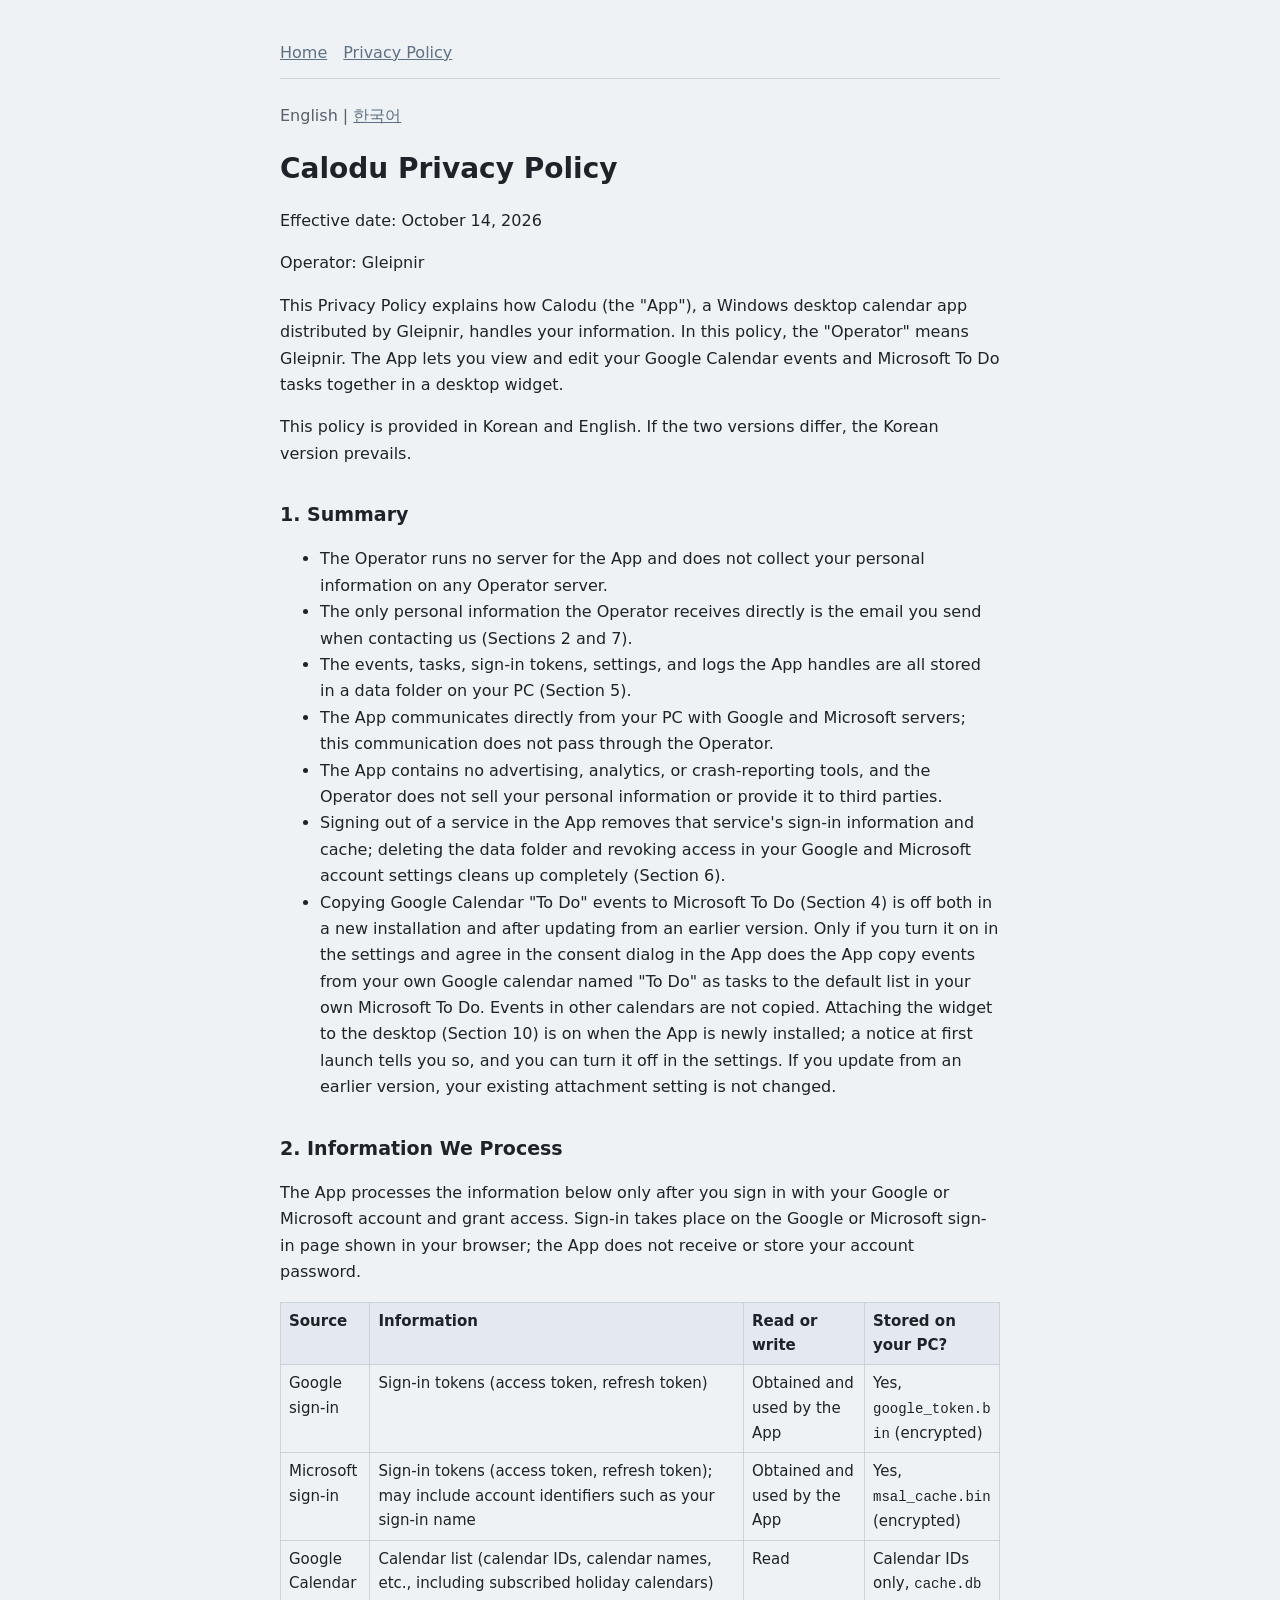
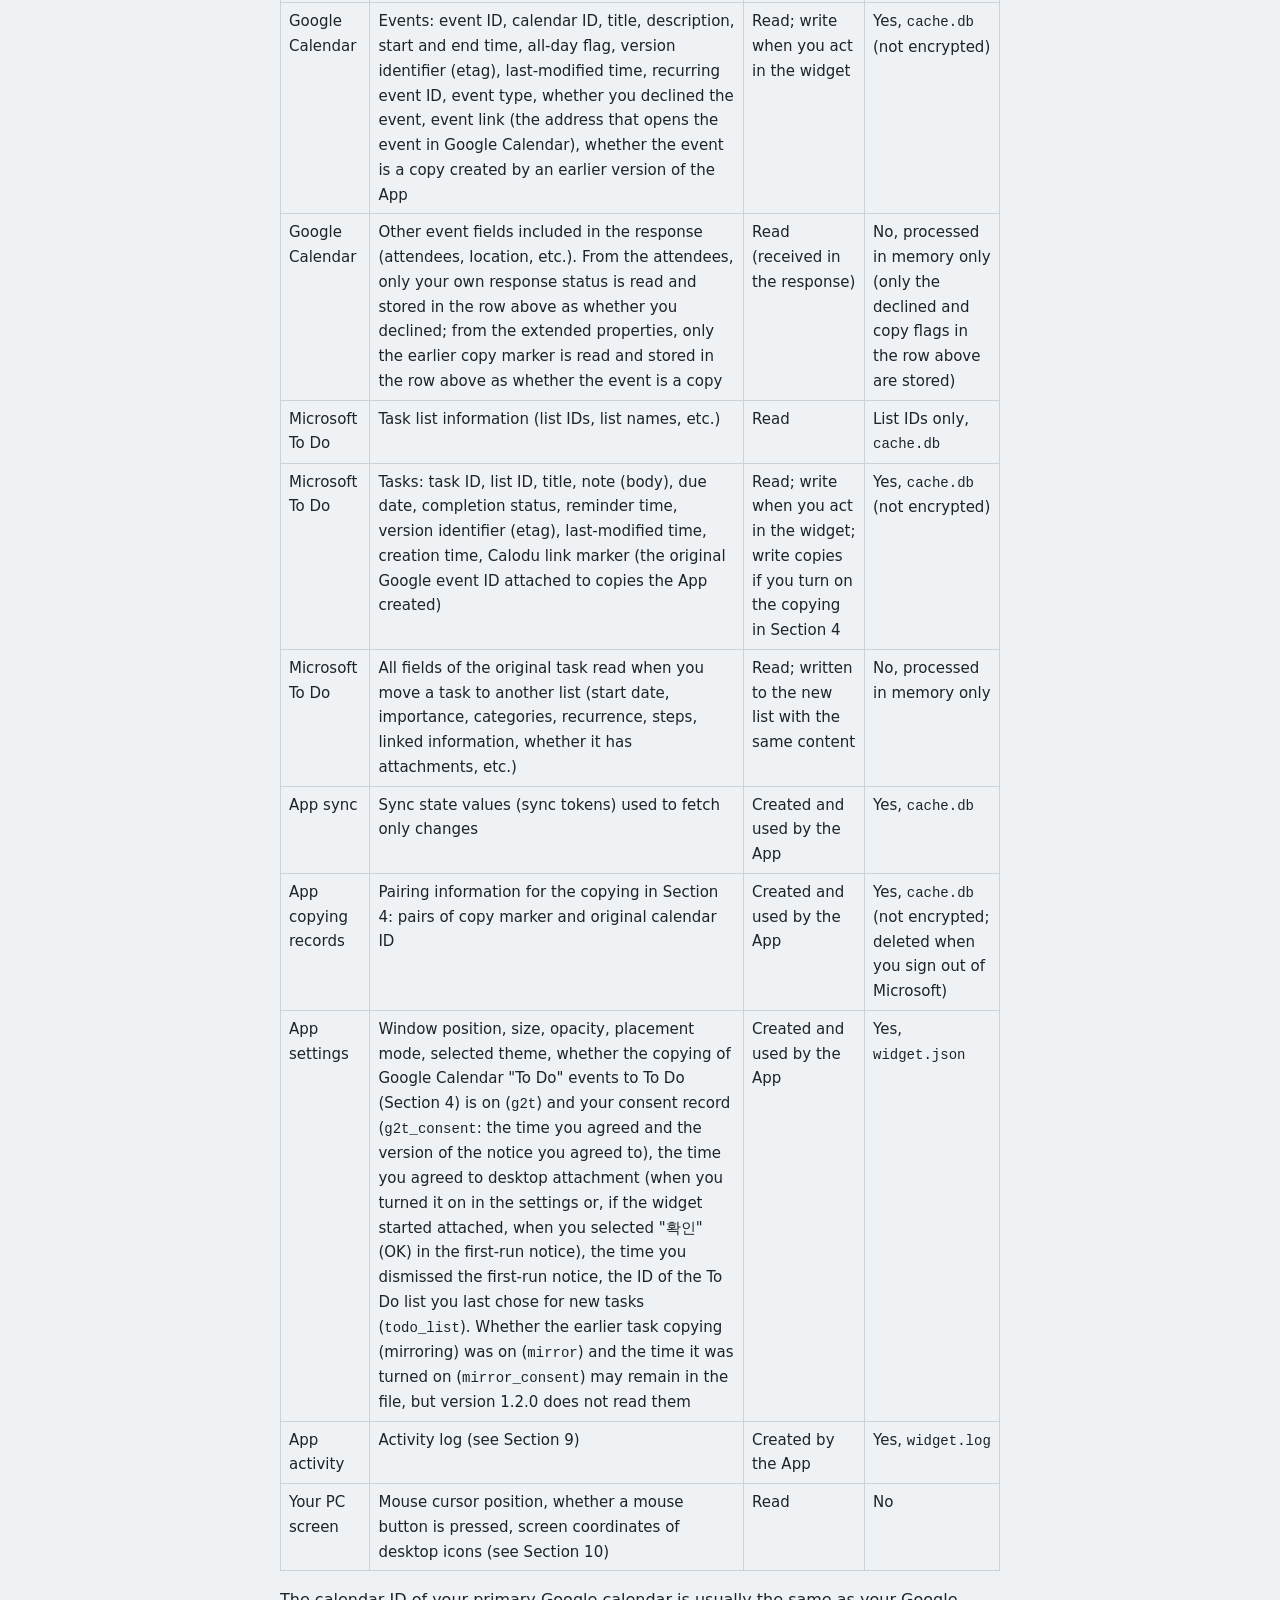
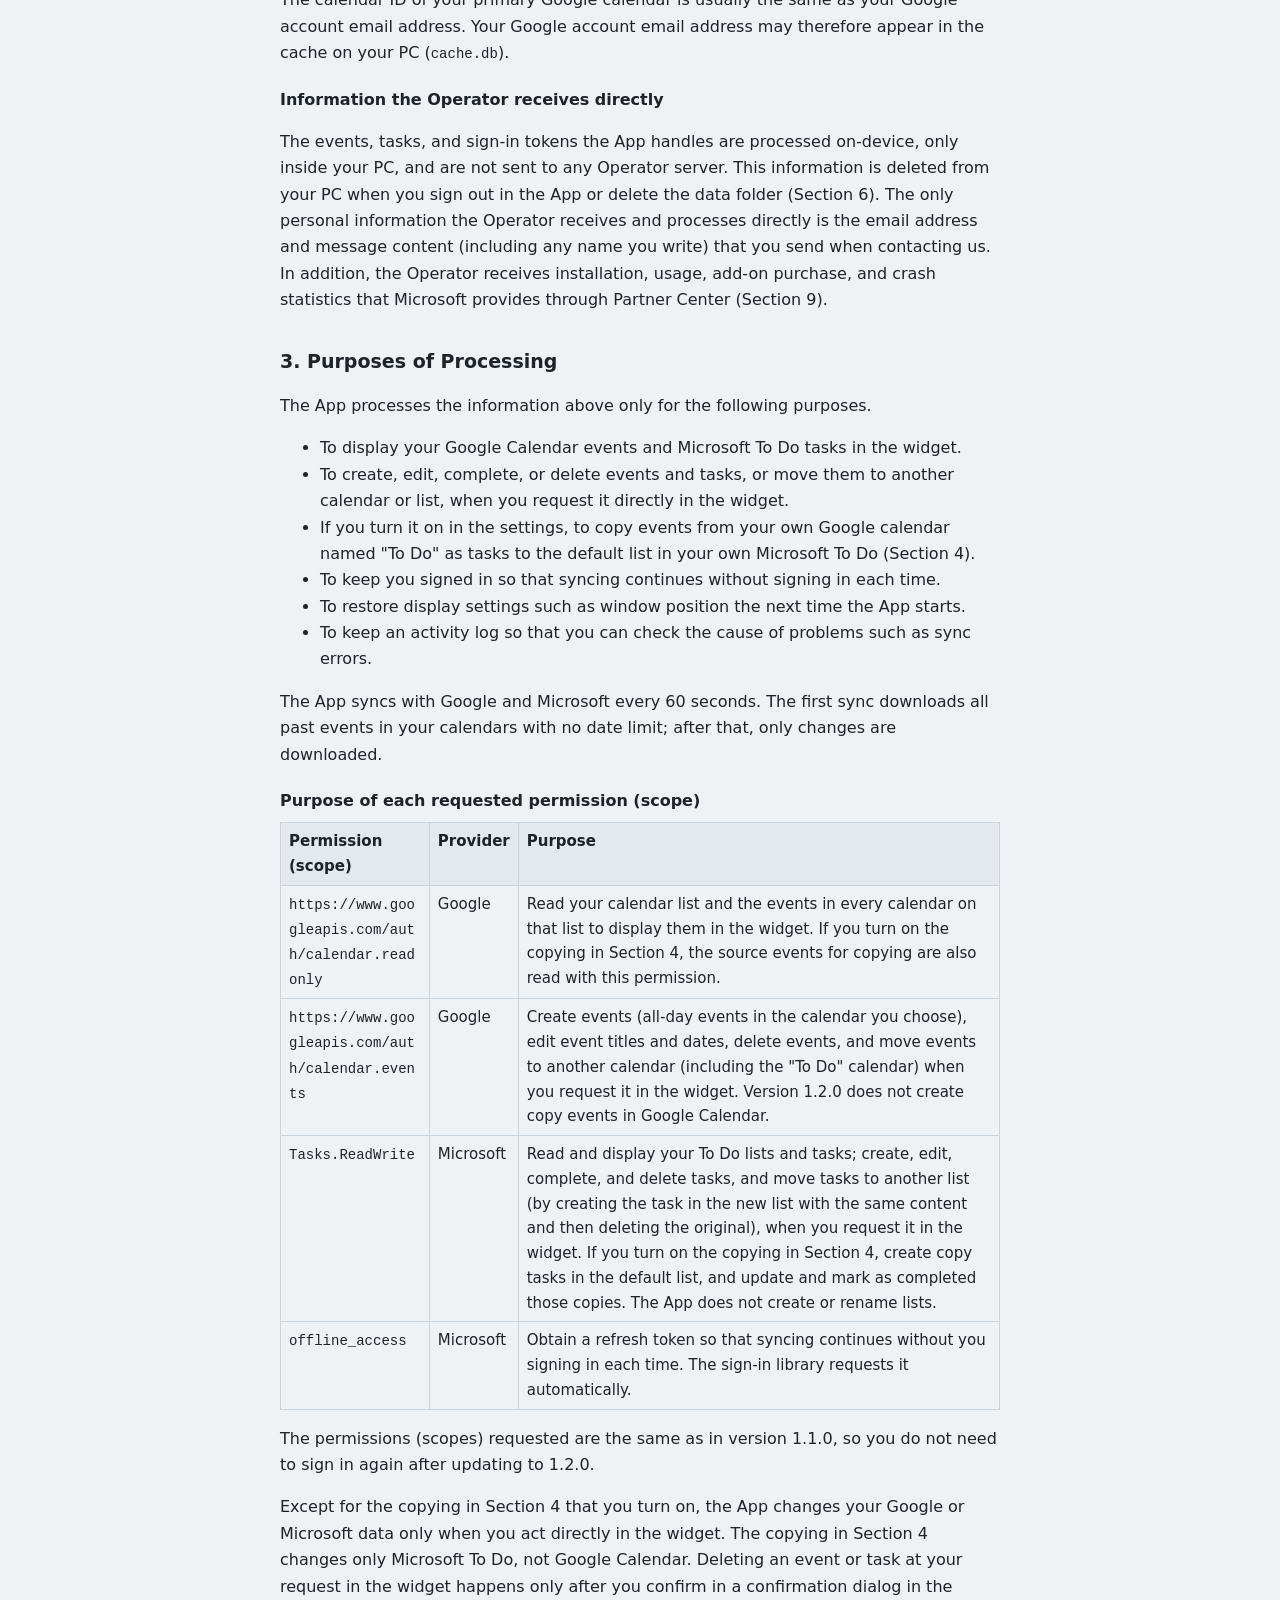
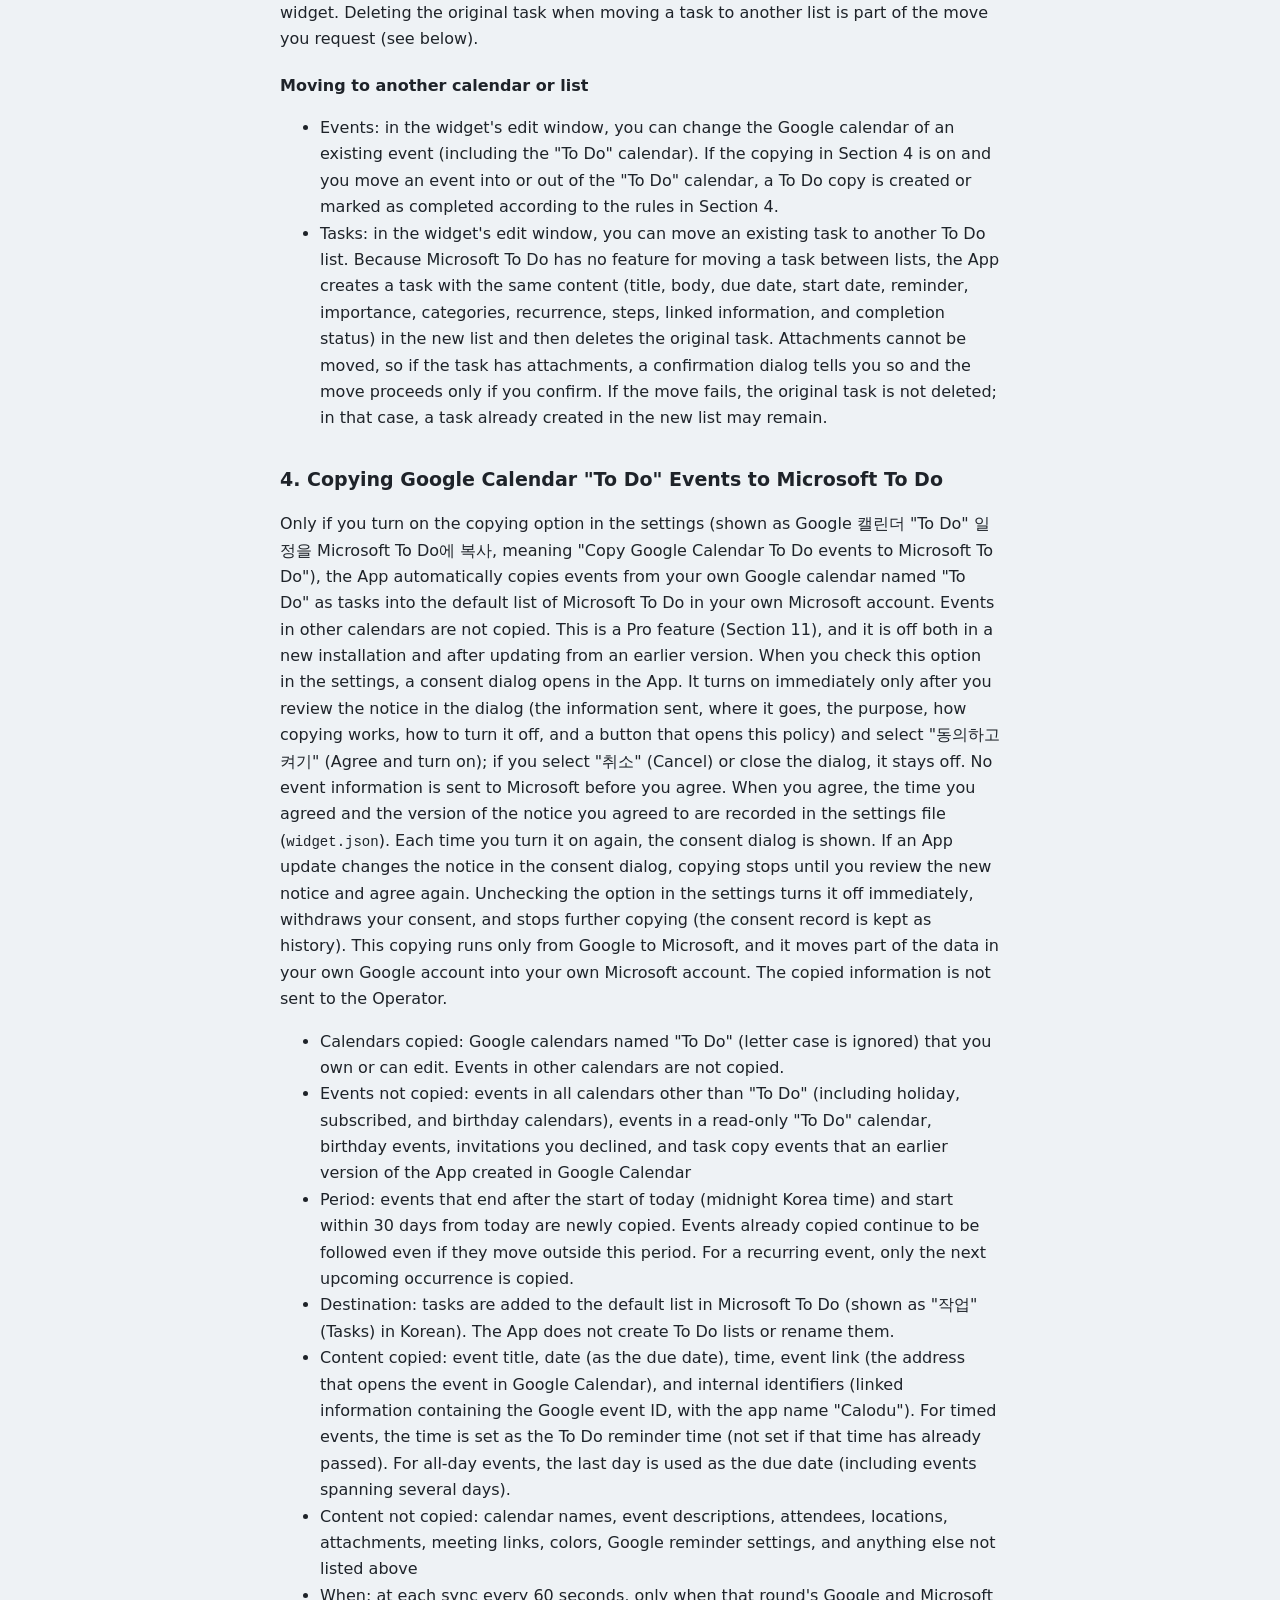
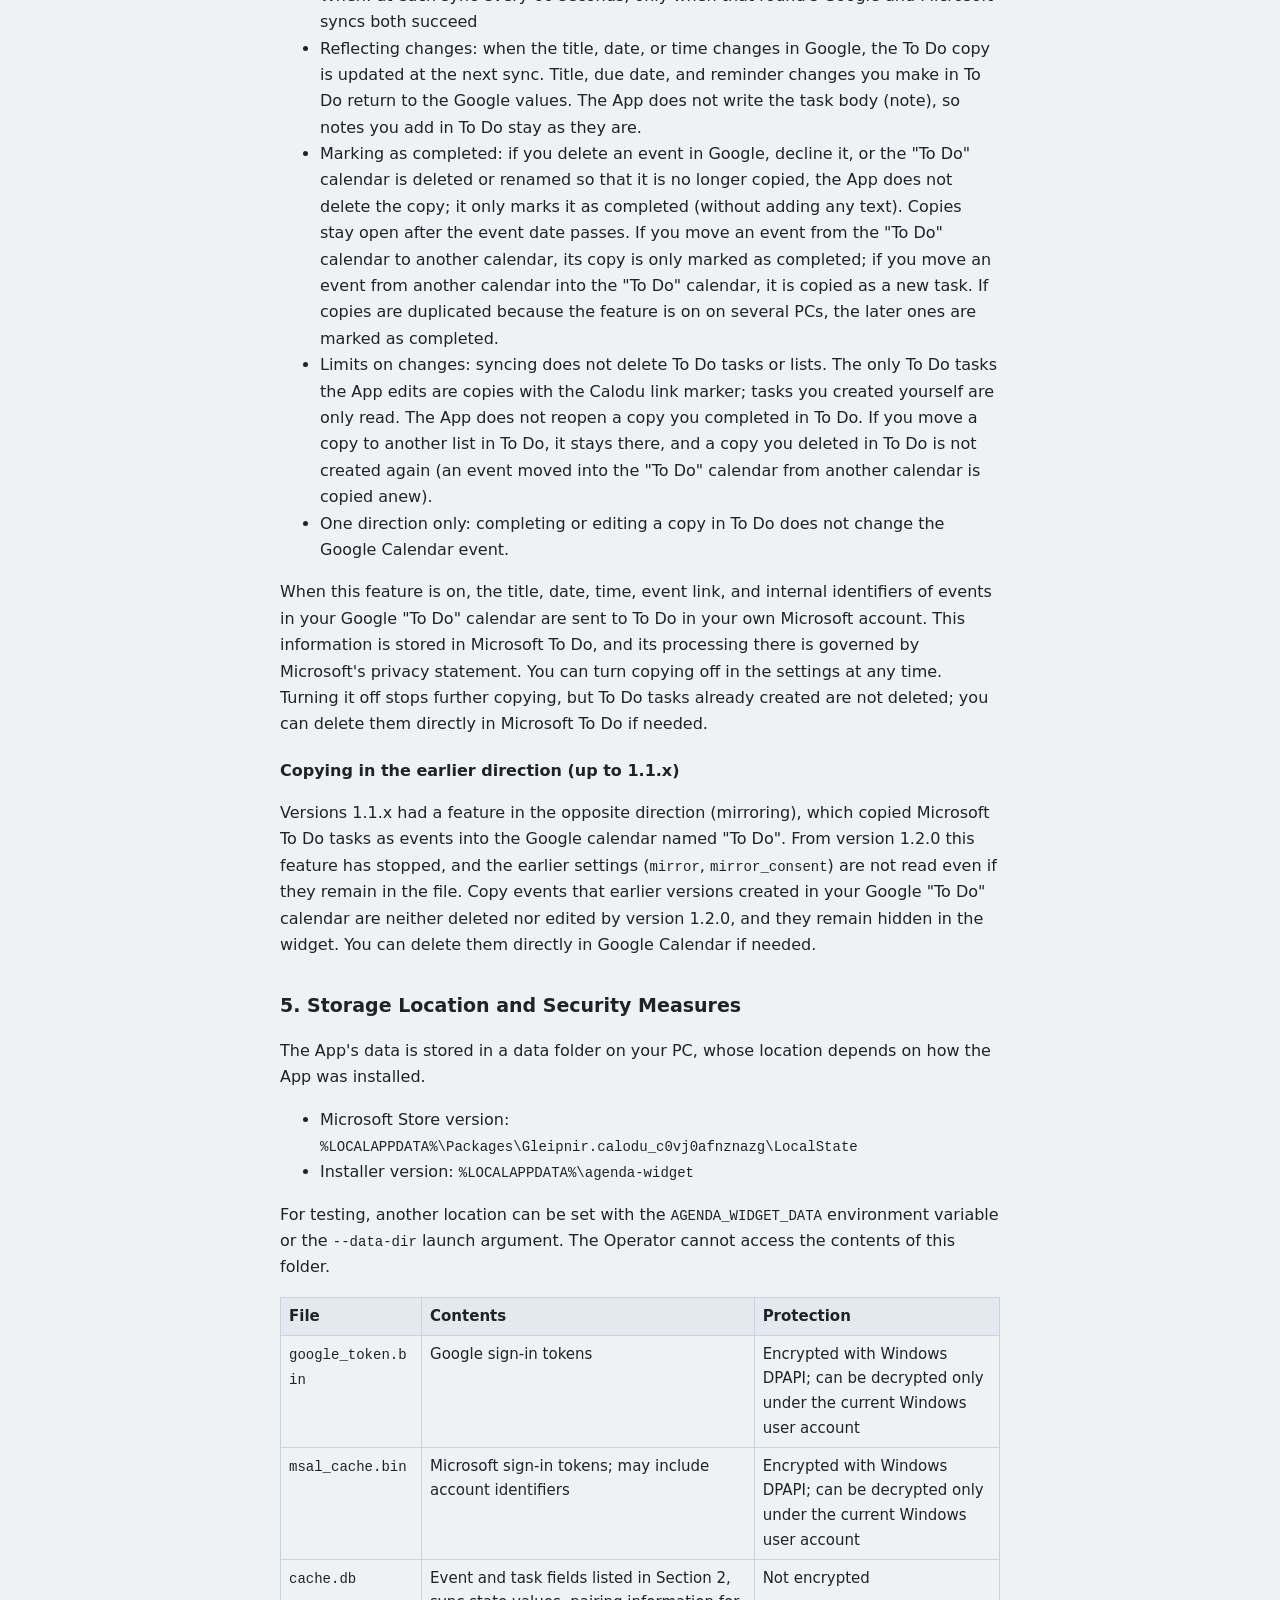
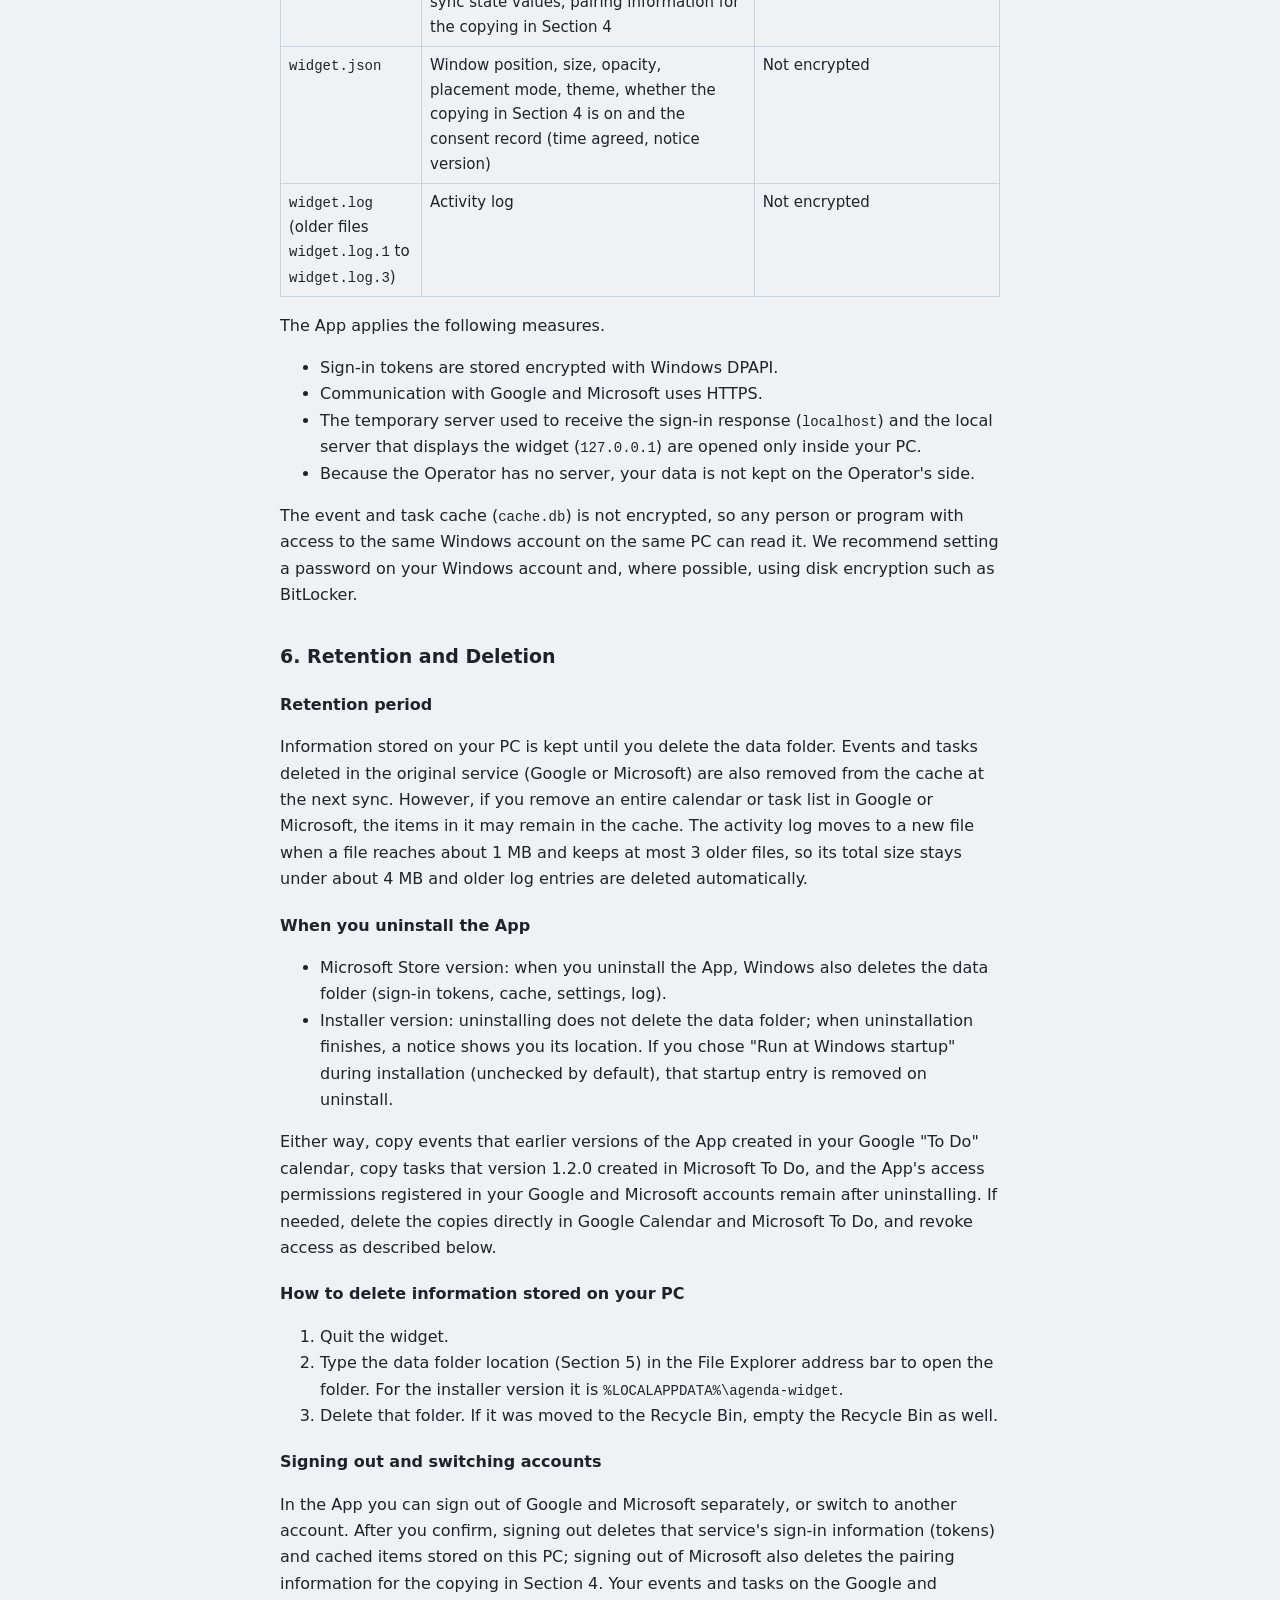
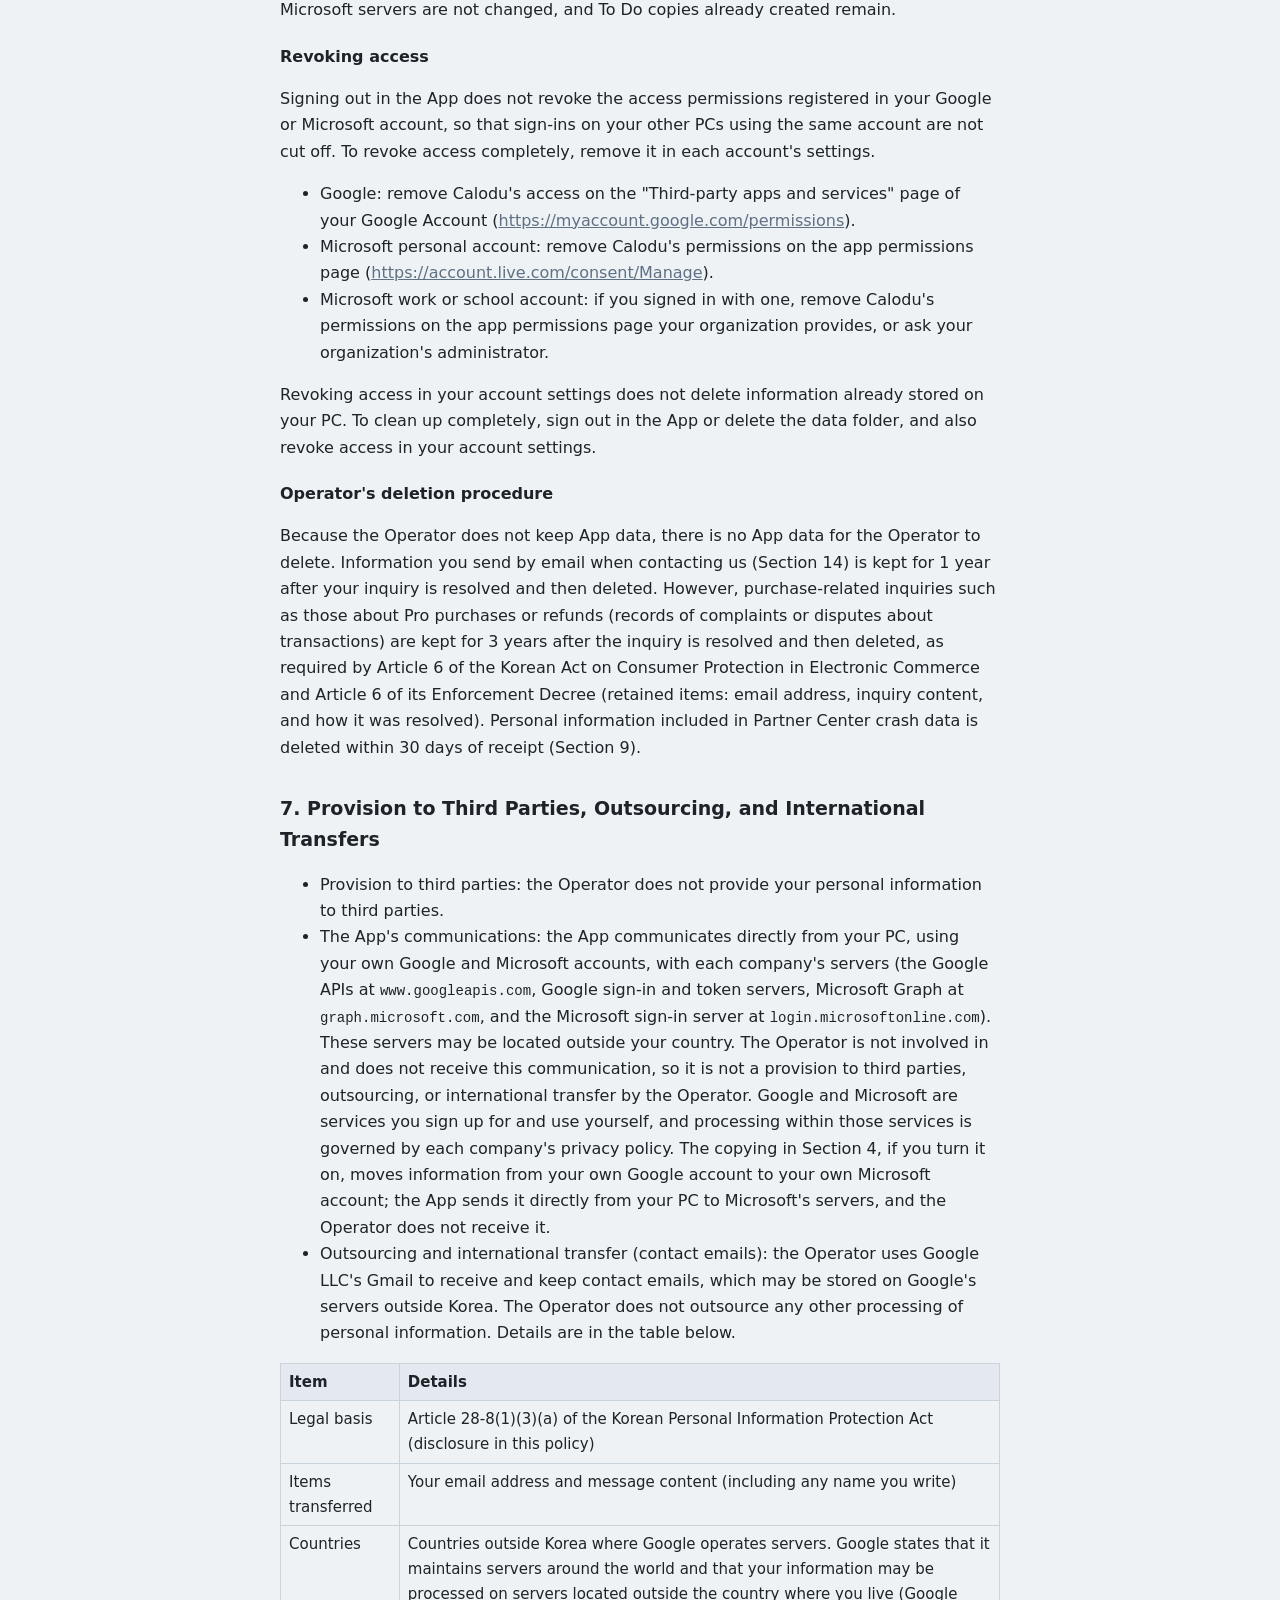
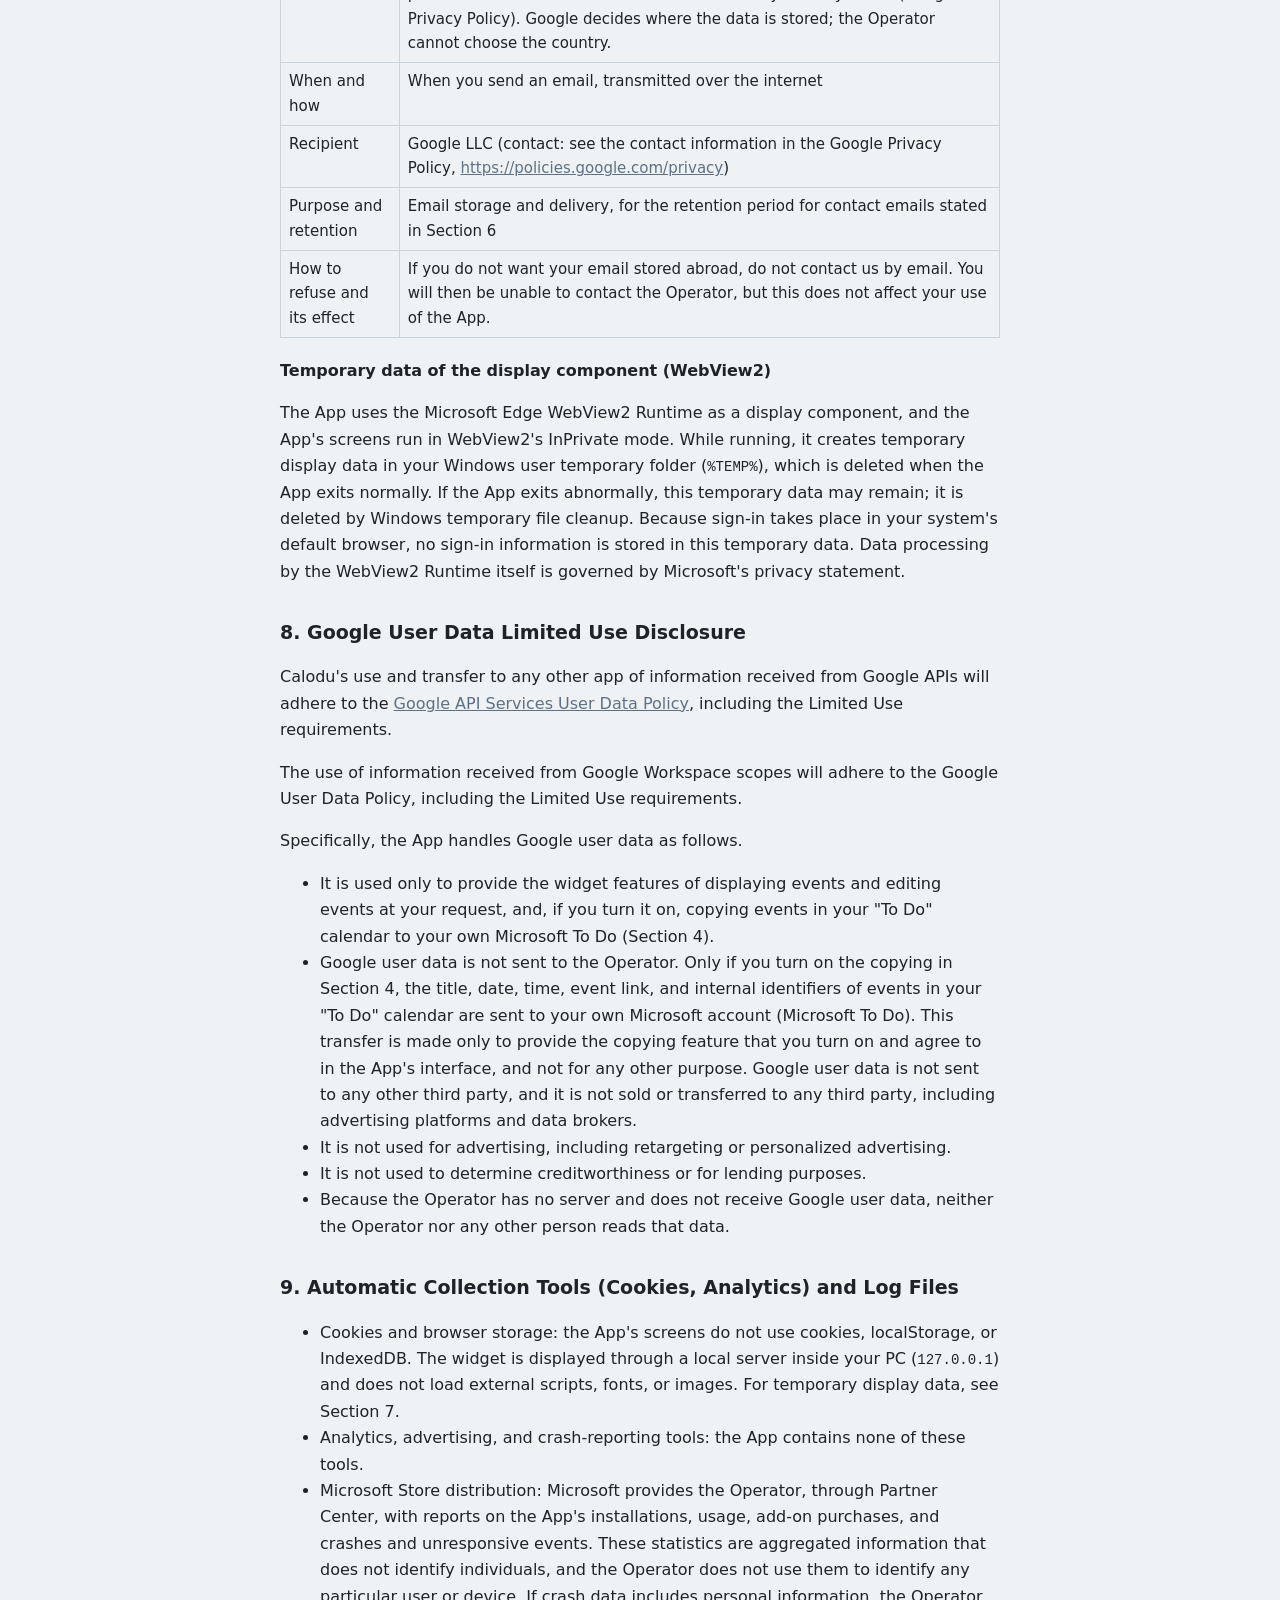
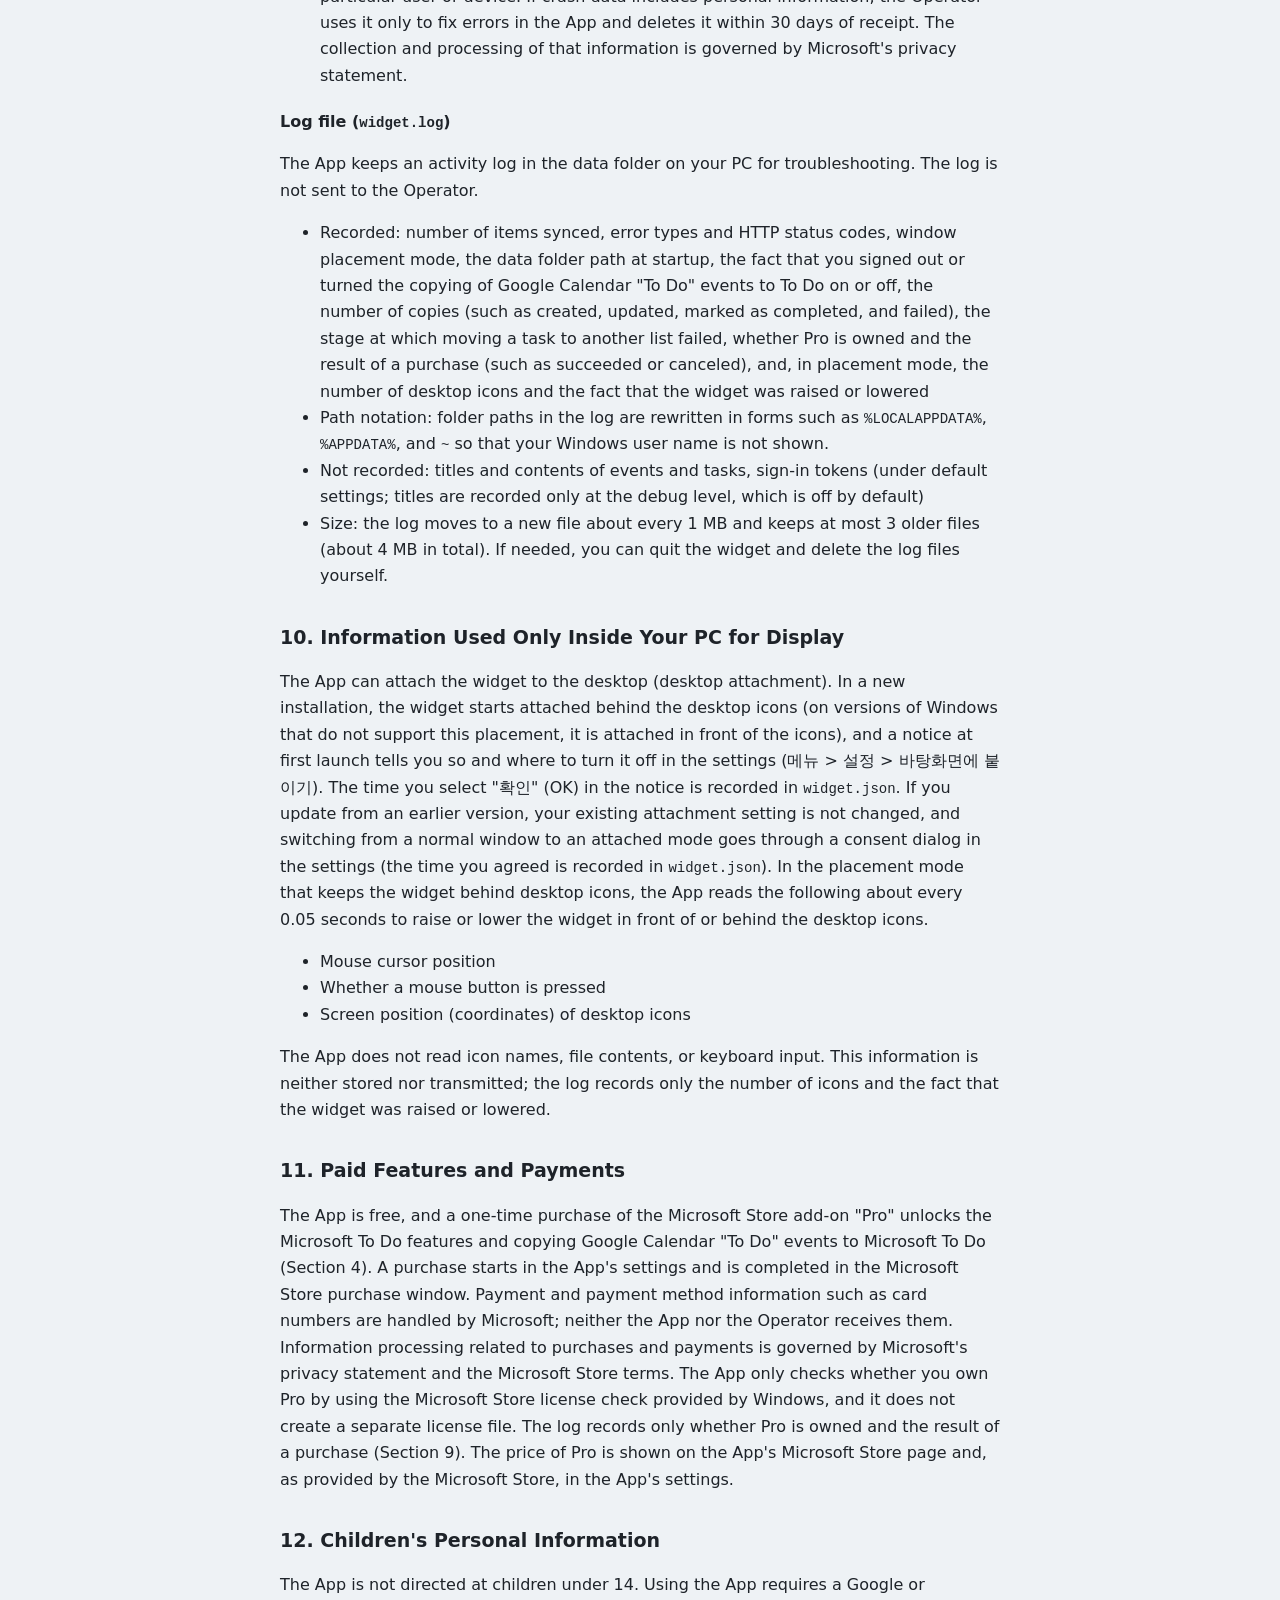
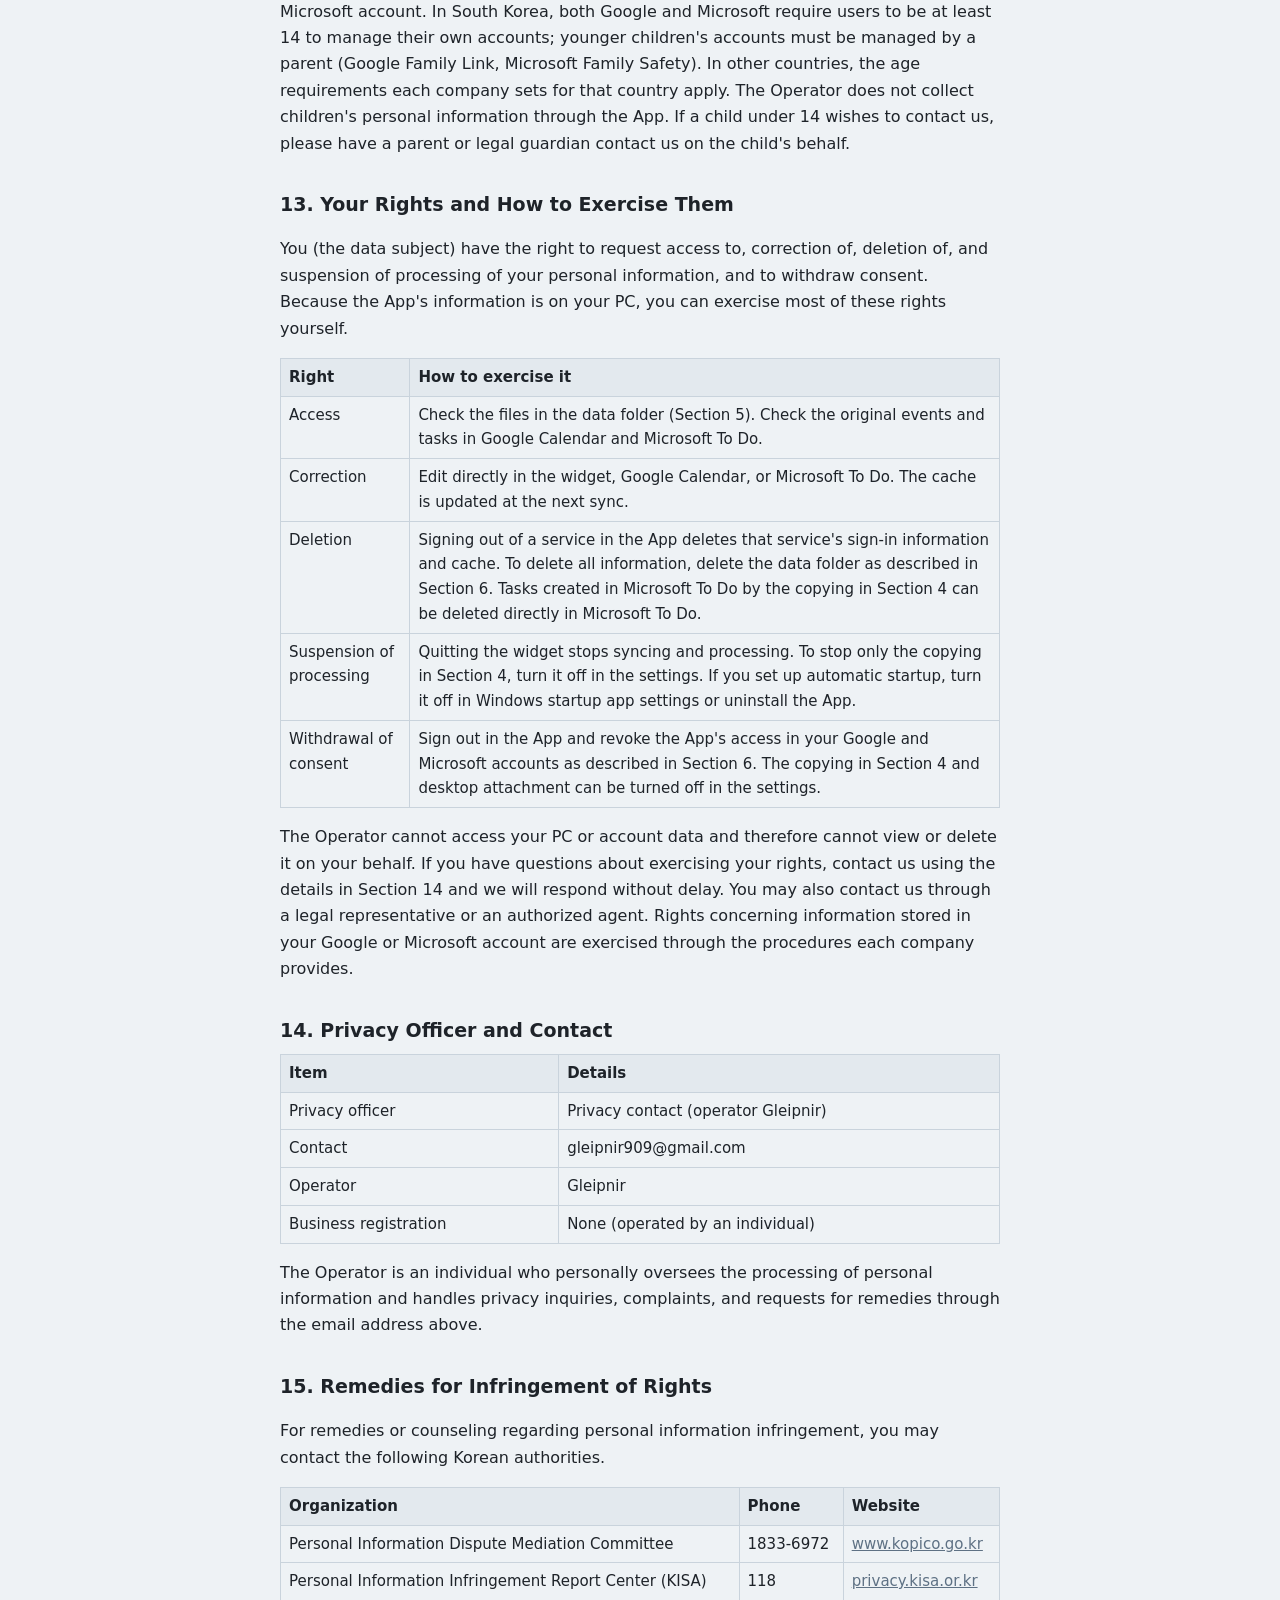
==== commit 90759806: "Calodu privacy policy 1.2.0 (effective October 14, 2026); archive 1.1.0 policy" ====
--- a/privacy.html
+++ b/privacy.html
@@ -16,7 +16,7 @@
 <nav><a href="./">Home</a><a href="privacy.html">Privacy Policy</a></nav>
 <p class="lang">English | <a href="#ko">한국어</a></p>
 <h1>Calodu Privacy Policy</h1>
-<p>Effective date: October 8, 2026</p>
+<p>Effective date: October 14, 2026</p>
 <p>Operator: Gleipnir</p>
 <p>This Privacy Policy explains how Calodu (the "App"), a Windows desktop calendar app distributed by Gleipnir, handles your information. In this policy, the "Operator" means Gleipnir. The App lets you view and edit your Google Calendar events and Microsoft To Do tasks together in a desktop widget.</p>
 <p>This policy is provided in Korean and English. If the two versions differ, the Korean version prevails.</p>
@@ -28,7 +28,7 @@
 <li>The App communicates directly from your PC with Google and Microsoft servers; this communication does not pass through the Operator.</li>
 <li>The App contains no advertising, analytics, or crash-reporting tools, and the Operator does not sell your personal information or provide it to third parties.</li>
 <li>Signing out of a service in the App removes that service's sign-in information and cache; deleting the data folder and revoking access in your Google and Microsoft account settings cleans up completely (Section 6).</li>
-<li>Copying To Do tasks to Google Calendar (Section 4) and attaching the widget to the desktop (Section 10, offered only in the installer version) are off in a new installation and are turned on only after you agree in the settings.</li>
+<li>Copying Google Calendar "To Do" events to Microsoft To Do (Section 4) is off both in a new installation and after updating from an earlier version. Only if you turn it on in the settings and agree in the consent dialog in the App does the App copy events from your own Google calendar named "To Do" as tasks to the default list in your own Microsoft To Do. Events in other calendars are not copied. Attaching the widget to the desktop (Section 10) is on when the App is newly installed; a notice at first launch tells you so, and you can turn it off in the settings. If you update from an earlier version, your existing attachment setting is not changed.</li>
 </ul>
 <h2>2. Information We Process</h2>
 <p>The App processes the information below only after you sign in with your Google or Microsoft account and grant access. Sign-in takes place on the Google or Microsoft sign-in page shown in your browser; the App does not receive or store your account password.</p>
@@ -38,12 +38,14 @@
 <tr><td>Google sign-in</td><td>Sign-in tokens (access token, refresh token)</td><td>Obtained and used by the App</td><td>Yes, <code>google_token.bin</code> (encrypted)</td></tr>
 <tr><td>Microsoft sign-in</td><td>Sign-in tokens (access token, refresh token); may include account identifiers such as your sign-in name</td><td>Obtained and used by the App</td><td>Yes, <code>msal_cache.bin</code> (encrypted)</td></tr>
 <tr><td>Google Calendar</td><td>Calendar list (calendar IDs, calendar names, etc., including subscribed holiday calendars)</td><td>Read</td><td>Calendar IDs only, <code>cache.db</code></td></tr>
-<tr><td>Google Calendar</td><td>Events: event ID, calendar ID, title, description, start and end time, all-day flag, version identifier (etag), last-modified time</td><td>Read; write when you act in the widget</td><td>Yes, <code>cache.db</code> (not encrypted)</td></tr>
-<tr><td>Google Calendar</td><td>Other event fields included in the response (attendees, location, etc.)</td><td>Read (received in the response)</td><td>No, processed in memory only</td></tr>
+<tr><td>Google Calendar</td><td>Events: event ID, calendar ID, title, description, start and end time, all-day flag, version identifier (etag), last-modified time, recurring event ID, event type, whether you declined the event, event link (the address that opens the event in Google Calendar), whether the event is a copy created by an earlier version of the App</td><td>Read; write when you act in the widget</td><td>Yes, <code>cache.db</code> (not encrypted)</td></tr>
+<tr><td>Google Calendar</td><td>Other event fields included in the response (attendees, location, etc.). From the attendees, only your own response status is read and stored in the row above as whether you declined; from the extended properties, only the earlier copy marker is read and stored in the row above as whether the event is a copy</td><td>Read (received in the response)</td><td>No, processed in memory only (only the declined and copy flags in the row above are stored)</td></tr>
 <tr><td>Microsoft To Do</td><td>Task list information (list IDs, list names, etc.)</td><td>Read</td><td>List IDs only, <code>cache.db</code></td></tr>
-<tr><td>Microsoft To Do</td><td>Tasks: task ID, list ID, title, note (body), due date, completion status, reminder time, version identifier (etag), last-modified time</td><td>Read; write when you act in the widget</td><td>Yes, <code>cache.db</code> (not encrypted)</td></tr>
+<tr><td>Microsoft To Do</td><td>Tasks: task ID, list ID, title, note (body), due date, completion status, reminder time, version identifier (etag), last-modified time, creation time, Calodu link marker (the original Google event ID attached to copies the App created)</td><td>Read; write when you act in the widget; write copies if you turn on the copying in Section 4</td><td>Yes, <code>cache.db</code> (not encrypted)</td></tr>
+<tr><td>Microsoft To Do</td><td>All fields of the original task read when you move a task to another list (start date, importance, categories, recurrence, steps, linked information, whether it has attachments, etc.)</td><td>Read; written to the new list with the same content</td><td>No, processed in memory only</td></tr>
 <tr><td>App sync</td><td>Sync state values (sync tokens) used to fetch only changes</td><td>Created and used by the App</td><td>Yes, <code>cache.db</code></td></tr>
-<tr><td>App settings</td><td>Window position, size, opacity, placement mode, selected theme, whether copying (mirroring) is on, the time you agreed when turning on desktop attachment or copying, the time you dismissed the first-run notice</td><td>Created and used by the App</td><td>Yes, <code>widget.json</code></td></tr>
+<tr><td>App copying records</td><td>Pairing information for the copying in Section 4: pairs of copy marker and original calendar ID</td><td>Created and used by the App</td><td>Yes, <code>cache.db</code> (not encrypted; deleted when you sign out of Microsoft)</td></tr>
+<tr><td>App settings</td><td>Window position, size, opacity, placement mode, selected theme, whether the copying of Google Calendar "To Do" events to To Do (Section 4) is on (<code>g2t</code>) and your consent record (<code>g2t_consent</code>: the time you agreed and the version of the notice you agreed to), the time you agreed to desktop attachment (when you turned it on in the settings or, if the widget started attached, when you selected "확인" (OK) in the first-run notice), the time you dismissed the first-run notice, the ID of the To Do list you last chose for new tasks (<code>todo_list</code>). Whether the earlier task copying (mirroring) was on (<code>mirror</code>) and the time it was turned on (<code>mirror_consent</code>) may remain in the file, but version 1.2.0 does not read them</td><td>Created and used by the App</td><td>Yes, <code>widget.json</code></td></tr>
 <tr><td>App activity</td><td>Activity log (see Section 9)</td><td>Created by the App</td><td>Yes, <code>widget.log</code></td></tr>
 <tr><td>Your PC screen</td><td>Mouse cursor position, whether a mouse button is pressed, screen coordinates of desktop icons (see Section 10)</td><td>Read</td><td>No</td></tr>
 </tbody></table></div>
@@ -54,8 +56,8 @@
 <p>The App processes the information above only for the following purposes.</p>
 <ul>
 <li>To display your Google Calendar events and Microsoft To Do tasks in the widget.</li>
-<li>To create, edit, complete, or delete events and tasks when you request it directly in the widget.</li>
-<li>If you turn it on in the settings, to copy incomplete tasks that have a due date to your own Google Calendar (Section 4).</li>
+<li>To create, edit, complete, or delete events and tasks, or move them to another calendar or list, when you request it directly in the widget.</li>
+<li>If you turn it on in the settings, to copy events from your own Google calendar named "To Do" as tasks to the default list in your own Microsoft To Do (Section 4).</li>
 <li>To keep you signed in so that syncing continues without signing in each time.</li>
 <li>To restore display settings such as window position the next time the App starts.</li>
 <li>To keep an activity log so that you can check the cause of problems such as sync errors.</li>
@@ -65,25 +67,36 @@
 <div class="tw"><table>
 <thead><tr><th>Permission (scope)</th><th>Provider</th><th>Purpose</th></tr></thead>
 <tbody>
-<tr><td><code>https://www.googleapis.com/auth/calendar.readonly</code></td><td>Google</td><td>Read your calendar list and the events in every calendar on that list to display them in the widget.</td></tr>
-<tr><td><code>https://www.googleapis.com/auth/calendar.events</code></td><td>Google</td><td>Create events (all-day events in your primary calendar), edit event titles and dates, and delete events when you request it in the widget; if you turn on the copying (mirroring) in Section 4, create, update, and delete the task copy events.</td></tr>
-<tr><td><code>Tasks.ReadWrite</code></td><td>Microsoft</td><td>Read and display your To Do lists and tasks; create, edit, complete, and delete tasks when you request it in the widget.</td></tr>
+<tr><td><code>https://www.googleapis.com/auth/calendar.readonly</code></td><td>Google</td><td>Read your calendar list and the events in every calendar on that list to display them in the widget. If you turn on the copying in Section 4, the source events for copying are also read with this permission.</td></tr>
+<tr><td><code>https://www.googleapis.com/auth/calendar.events</code></td><td>Google</td><td>Create events (all-day events in the calendar you choose), edit event titles and dates, delete events, and move events to another calendar (including the "To Do" calendar) when you request it in the widget. Version 1.2.0 does not create copy events in Google Calendar.</td></tr>
+<tr><td><code>Tasks.ReadWrite</code></td><td>Microsoft</td><td>Read and display your To Do lists and tasks; create, edit, complete, and delete tasks, and move tasks to another list (by creating the task in the new list with the same content and then deleting the original), when you request it in the widget. If you turn on the copying in Section 4, create copy tasks in the default list, and update and mark as completed those copies. The App does not create or rename lists.</td></tr>
 <tr><td><code>offline_access</code></td><td>Microsoft</td><td>Obtain a refresh token so that syncing continues without you signing in each time. The sign-in library requests it automatically.</td></tr>
 </tbody></table></div>
-<p>Except for the copying (mirroring) in Section 4 that you turn on, the App changes your Google or Microsoft data only when you act directly in the widget. Deleting an event or task at your request in the widget happens only after you confirm in a confirmation dialog in the widget.</p>
-<h2>4. Copying Microsoft To Do Tasks to Google Calendar (Mirroring)</h2>
-<p>Only if you turn it on in the settings, the App automatically copies some of your Microsoft To Do tasks as events into the calendar named "To Do" in your Google account. This feature is off in a new installation, and the time you agree when turning it on is recorded in the settings file (<code>widget.json</code>). This copying runs only from Microsoft to Google, and it moves part of the data in your own Microsoft account into your own Google account. The copied information is not sent to the Operator.</p>
-<ul>
-<li>Target calendar: the App does not create calendars. You need to create a calendar named exactly "To Do" in Google Calendar yourself; if it does not exist, the widget shows how to create it.</li>
-<li>What is copied: tasks that have a due date and are not completed</li>
-<li>Content copied: task title, due date (as an all-day event) or reminder time (as a 30-minute event), and internal identifiers (task ID and list ID, stored in the event's private extended properties)</li>
-<li>Content not copied: task notes (body), list names</li>
-<li>When: at every sync, and right after you edit a task in the widget</li>
-<li>Updates and removal: when a task is completed, deleted, or loses its due date, the App deletes the corresponding copy event.</li>
-<li>Limits on changes: the only Google events the App edits or deletes are copies marked with a task ID inside the "To Do" calendar; it does not delete other events or the calendar itself.</li>
-<li>One direction only: edits you make to a copy in Google are not reflected in To Do and are overwritten with the To Do content at the next sync.</li>
-</ul>
-<p>Data received from Google is not sent to Microsoft or anywhere else. You can turn copying off in the settings at any time. Turning it off stops further copying, but copy events already created are not deleted; you can delete them directly in Google Calendar if needed.</p>
+<p>The permissions (scopes) requested are the same as in version 1.1.0, so you do not need to sign in again after updating to 1.2.0.</p>
+<p>Except for the copying in Section 4 that you turn on, the App changes your Google or Microsoft data only when you act directly in the widget. The copying in Section 4 changes only Microsoft To Do, not Google Calendar. Deleting an event or task at your request in the widget happens only after you confirm in a confirmation dialog in the widget. Deleting the original task when moving a task to another list is part of the move you request (see below).</p>
+<h3>Moving to another calendar or list</h3>
+<ul>
+<li>Events: in the widget's edit window, you can change the Google calendar of an existing event (including the "To Do" calendar). If the copying in Section 4 is on and you move an event into or out of the "To Do" calendar, a To Do copy is created or marked as completed according to the rules in Section 4.</li>
+<li>Tasks: in the widget's edit window, you can move an existing task to another To Do list. Because Microsoft To Do has no feature for moving a task between lists, the App creates a task with the same content (title, body, due date, start date, reminder, importance, categories, recurrence, steps, linked information, and completion status) in the new list and then deletes the original task. Attachments cannot be moved, so if the task has attachments, a confirmation dialog tells you so and the move proceeds only if you confirm. If the move fails, the original task is not deleted; in that case, a task already created in the new list may remain.</li>
+</ul>
+<h2>4. Copying Google Calendar "To Do" Events to Microsoft To Do</h2>
+<p>Only if you turn on the copying option in the settings (shown as Google 캘린더 "To Do" 일정을 Microsoft To Do에 복사, meaning "Copy Google Calendar To Do events to Microsoft To Do"), the App automatically copies events from your own Google calendar named "To Do" as tasks into the default list of Microsoft To Do in your own Microsoft account. Events in other calendars are not copied. This is a Pro feature (Section 11), and it is off both in a new installation and after updating from an earlier version. When you check this option in the settings, a consent dialog opens in the App. It turns on immediately only after you review the notice in the dialog (the information sent, where it goes, the purpose, how copying works, how to turn it off, and a button that opens this policy) and select "동의하고 켜기" (Agree and turn on); if you select "취소" (Cancel) or close the dialog, it stays off. No event information is sent to Microsoft before you agree. When you agree, the time you agreed and the version of the notice you agreed to are recorded in the settings file (<code>widget.json</code>). Each time you turn it on again, the consent dialog is shown. If an App update changes the notice in the consent dialog, copying stops until you review the new notice and agree again. Unchecking the option in the settings turns it off immediately, withdraws your consent, and stops further copying (the consent record is kept as history). This copying runs only from Google to Microsoft, and it moves part of the data in your own Google account into your own Microsoft account. The copied information is not sent to the Operator.</p>
+<ul>
+<li>Calendars copied: Google calendars named "To Do" (letter case is ignored) that you own or can edit. Events in other calendars are not copied.</li>
+<li>Events not copied: events in all calendars other than "To Do" (including holiday, subscribed, and birthday calendars), events in a read-only "To Do" calendar, birthday events, invitations you declined, and task copy events that an earlier version of the App created in Google Calendar</li>
+<li>Period: events that end after the start of today (midnight Korea time) and start within 30 days from today are newly copied. Events already copied continue to be followed even if they move outside this period. For a recurring event, only the next upcoming occurrence is copied.</li>
+<li>Destination: tasks are added to the default list in Microsoft To Do (shown as "작업" (Tasks) in Korean). The App does not create To Do lists or rename them.</li>
+<li>Content copied: event title, date (as the due date), time, event link (the address that opens the event in Google Calendar), and internal identifiers (linked information containing the Google event ID, with the app name "Calodu"). For timed events, the time is set as the To Do reminder time (not set if that time has already passed). For all-day events, the last day is used as the due date (including events spanning several days).</li>
+<li>Content not copied: calendar names, event descriptions, attendees, locations, attachments, meeting links, colors, Google reminder settings, and anything else not listed above</li>
+<li>When: at each sync every 60 seconds, only when that round's Google and Microsoft syncs both succeed</li>
+<li>Reflecting changes: when the title, date, or time changes in Google, the To Do copy is updated at the next sync. Title, due date, and reminder changes you make in To Do return to the Google values. The App does not write the task body (note), so notes you add in To Do stay as they are.</li>
+<li>Marking as completed: if you delete an event in Google, decline it, or the "To Do" calendar is deleted or renamed so that it is no longer copied, the App does not delete the copy; it only marks it as completed (without adding any text). Copies stay open after the event date passes. If you move an event from the "To Do" calendar to another calendar, its copy is only marked as completed; if you move an event from another calendar into the "To Do" calendar, it is copied as a new task. If copies are duplicated because the feature is on on several PCs, the later ones are marked as completed.</li>
+<li>Limits on changes: syncing does not delete To Do tasks or lists. The only To Do tasks the App edits are copies with the Calodu link marker; tasks you created yourself are only read. The App does not reopen a copy you completed in To Do. If you move a copy to another list in To Do, it stays there, and a copy you deleted in To Do is not created again (an event moved into the "To Do" calendar from another calendar is copied anew).</li>
+<li>One direction only: completing or editing a copy in To Do does not change the Google Calendar event.</li>
+</ul>
+<p>When this feature is on, the title, date, time, event link, and internal identifiers of events in your Google "To Do" calendar are sent to To Do in your own Microsoft account. This information is stored in Microsoft To Do, and its processing there is governed by Microsoft's privacy statement. You can turn copying off in the settings at any time. Turning it off stops further copying, but To Do tasks already created are not deleted; you can delete them directly in Microsoft To Do if needed.</p>
+<h3>Copying in the earlier direction (up to 1.1.x)</h3>
+<p>Versions 1.1.x had a feature in the opposite direction (mirroring), which copied Microsoft To Do tasks as events into the Google calendar named "To Do". From version 1.2.0 this feature has stopped, and the earlier settings (<code>mirror</code>, <code>mirror_consent</code>) are not read even if they remain in the file. Copy events that earlier versions created in your Google "To Do" calendar are neither deleted nor edited by version 1.2.0, and they remain hidden in the widget. You can delete them directly in Google Calendar if needed.</p>
 <h2>5. Storage Location and Security Measures</h2>
 <p>The App's data is stored in a data folder on your PC, whose location depends on how the App was installed.</p>
 <ul>
@@ -96,8 +109,8 @@
 <tbody>
 <tr><td><code>google_token.bin</code></td><td>Google sign-in tokens</td><td>Encrypted with Windows DPAPI; can be decrypted only under the current Windows user account</td></tr>
 <tr><td><code>msal_cache.bin</code></td><td>Microsoft sign-in tokens; may include account identifiers</td><td>Encrypted with Windows DPAPI; can be decrypted only under the current Windows user account</td></tr>
-<tr><td><code>cache.db</code></td><td>Event and task fields listed in Section 2, sync state values</td><td>Not encrypted</td></tr>
-<tr><td><code>widget.json</code></td><td>Window position, size, opacity, placement mode, theme</td><td>Not encrypted</td></tr>
+<tr><td><code>cache.db</code></td><td>Event and task fields listed in Section 2, sync state values, pairing information for the copying in Section 4</td><td>Not encrypted</td></tr>
+<tr><td><code>widget.json</code></td><td>Window position, size, opacity, placement mode, theme, whether the copying in Section 4 is on and the consent record (time agreed, notice version)</td><td>Not encrypted</td></tr>
 <tr><td><code>widget.log</code> (older files <code>widget.log.1</code> to <code>widget.log.3</code>)</td><td>Activity log</td><td>Not encrypted</td></tr>
 </tbody></table></div>
 <p>The App applies the following measures.</p>
@@ -116,7 +129,7 @@
 <li>Microsoft Store version: when you uninstall the App, Windows also deletes the data folder (sign-in tokens, cache, settings, log).</li>
 <li>Installer version: uninstalling does not delete the data folder; when uninstallation finishes, a notice shows you its location. If you chose "Run at Windows startup" during installation (unchecked by default), that startup entry is removed on uninstall.</li>
 </ul>
-<p>Either way, copy events the App created in your Google "To Do" calendar and the App's access permissions registered in your Google and Microsoft accounts remain after uninstalling. If needed, delete the copy events directly in Google Calendar and revoke access as described below.</p>
+<p>Either way, copy events that earlier versions of the App created in your Google "To Do" calendar, copy tasks that version 1.2.0 created in Microsoft To Do, and the App's access permissions registered in your Google and Microsoft accounts remain after uninstalling. If needed, delete the copies directly in Google Calendar and Microsoft To Do, and revoke access as described below.</p>
 <h3>How to delete information stored on your PC</h3>
 <ol>
 <li>Quit the widget.</li>
@@ -124,7 +137,7 @@
 <li>Delete that folder. If it was moved to the Recycle Bin, empty the Recycle Bin as well.</li>
 </ol>
 <h3>Signing out and switching accounts</h3>
-<p>In the App you can sign out of Google and Microsoft separately, or switch to another account. After you confirm, signing out deletes that service's sign-in information (tokens) and cached items stored on this PC. Your events and tasks on the Google and Microsoft servers are not changed.</p>
+<p>In the App you can sign out of Google and Microsoft separately, or switch to another account. After you confirm, signing out deletes that service's sign-in information (tokens) and cached items stored on this PC; signing out of Microsoft also deletes the pairing information for the copying in Section 4. Your events and tasks on the Google and Microsoft servers are not changed, and To Do copies already created remain.</p>
 <h3>Revoking access</h3>
 <p>Signing out in the App does not revoke the access permissions registered in your Google or Microsoft account, so that sign-ins on your other PCs using the same account are not cut off. To revoke access completely, remove it in each account's settings.</p>
 <ul>
@@ -138,7 +151,7 @@
 <h2>7. Provision to Third Parties, Outsourcing, and International Transfers</h2>
 <ul>
 <li>Provision to third parties: the Operator does not provide your personal information to third parties.</li>
-<li>The App's communications: the App communicates directly from your PC, using your own Google and Microsoft accounts, with each company's servers (the Google APIs at <code>www.googleapis.com</code>, Google sign-in and token servers, Microsoft Graph at <code>graph.microsoft.com</code>, and the Microsoft sign-in server at <code>login.microsoftonline.com</code>). These servers may be located outside your country. The Operator is not involved in and does not receive this communication, so it is not a provision to third parties, outsourcing, or international transfer by the Operator. Google and Microsoft are services you sign up for and use yourself, and processing within those services is governed by each company's privacy policy. The copying (mirroring) in Section 4 moves information from your own Microsoft account to your own Google account.</li>
+<li>The App's communications: the App communicates directly from your PC, using your own Google and Microsoft accounts, with each company's servers (the Google APIs at <code>www.googleapis.com</code>, Google sign-in and token servers, Microsoft Graph at <code>graph.microsoft.com</code>, and the Microsoft sign-in server at <code>login.microsoftonline.com</code>). These servers may be located outside your country. The Operator is not involved in and does not receive this communication, so it is not a provision to third parties, outsourcing, or international transfer by the Operator. Google and Microsoft are services you sign up for and use yourself, and processing within those services is governed by each company's privacy policy. The copying in Section 4, if you turn it on, moves information from your own Google account to your own Microsoft account; the App sends it directly from your PC to Microsoft's servers, and the Operator does not receive it.</li>
 <li>Outsourcing and international transfer (contact emails): the Operator uses Google LLC's Gmail to receive and keep contact emails, which may be stored on Google's servers outside Korea. The Operator does not outsource any other processing of personal information. Details are in the table below.</li>
 </ul>
 <div class="tw"><table>
@@ -156,10 +169,11 @@
 <p>The App uses the Microsoft Edge WebView2 Runtime as a display component, and the App's screens run in WebView2's InPrivate mode. While running, it creates temporary display data in your Windows user temporary folder (<code>%TEMP%</code>), which is deleted when the App exits normally. If the App exits abnormally, this temporary data may remain; it is deleted by Windows temporary file cleanup. Because sign-in takes place in your system's default browser, no sign-in information is stored in this temporary data. Data processing by the WebView2 Runtime itself is governed by Microsoft's privacy statement.</p>
 <h2>8. Google User Data Limited Use Disclosure</h2>
 <p>Calodu's use and transfer to any other app of information received from Google APIs will adhere to the <a href="https://developers.google.com/terms/api-services-user-data-policy">Google API Services User Data Policy</a>, including the Limited Use requirements.</p>
+<p>The use of information received from Google Workspace scopes will adhere to the Google User Data Policy, including the Limited Use requirements.</p>
 <p>Specifically, the App handles Google user data as follows.</p>
 <ul>
-<li>It is used only to provide the widget features of displaying events and editing events at your request.</li>
-<li>Google user data is not sent to the Operator or any third party, and it is not sold or transferred to any third party, including advertising platforms and data brokers.</li>
+<li>It is used only to provide the widget features of displaying events and editing events at your request, and, if you turn it on, copying events in your "To Do" calendar to your own Microsoft To Do (Section 4).</li>
+<li>Google user data is not sent to the Operator. Only if you turn on the copying in Section 4, the title, date, time, event link, and internal identifiers of events in your "To Do" calendar are sent to your own Microsoft account (Microsoft To Do). This transfer is made only to provide the copying feature that you turn on and agree to in the App's interface, and not for any other purpose. Google user data is not sent to any other third party, and it is not sold or transferred to any third party, including advertising platforms and data brokers.</li>
 <li>It is not used for advertising, including retargeting or personalized advertising.</li>
 <li>It is not used to determine creditworthiness or for lending purposes.</li>
 <li>Because the Operator has no server and does not receive Google user data, neither the Operator nor any other person reads that data.</li>
@@ -173,13 +187,13 @@
 <h3>Log file (<code>widget.log</code>)</h3>
 <p>The App keeps an activity log in the data folder on your PC for troubleshooting. The log is not sent to the Operator.</p>
 <ul>
-<li>Recorded: number of items synced, error types and HTTP status codes, window placement mode, the data folder path at startup, the fact that you signed out or turned copying (mirroring) on or off, whether Pro is owned and the result of a purchase (such as succeeded or canceled), and, in placement mode, the number of desktop icons and the fact that the widget was raised or lowered</li>
+<li>Recorded: number of items synced, error types and HTTP status codes, window placement mode, the data folder path at startup, the fact that you signed out or turned the copying of Google Calendar "To Do" events to To Do on or off, the number of copies (such as created, updated, marked as completed, and failed), the stage at which moving a task to another list failed, whether Pro is owned and the result of a purchase (such as succeeded or canceled), and, in placement mode, the number of desktop icons and the fact that the widget was raised or lowered</li>
 <li>Path notation: folder paths in the log are rewritten in forms such as <code>%LOCALAPPDATA%</code>, <code>%APPDATA%</code>, and <code>~</code> so that your Windows user name is not shown.</li>
 <li>Not recorded: titles and contents of events and tasks, sign-in tokens (under default settings; titles are recorded only at the debug level, which is off by default)</li>
 <li>Size: the log moves to a new file about every 1 MB and keeps at most 3 older files (about 4 MB in total). If needed, you can quit the widget and delete the log files yourself.</li>
 </ul>
 <h2>10. Information Used Only Inside Your PC for Display</h2>
-<p>The desktop attachment feature in this section is offered only in the installer version; the Microsoft Store version does not have it. In a new installation of the installer version, the widget opens as a normal window, and attaching it to the desktop is turned on only after you agree in the settings (the time you agreed is recorded in <code>widget.json</code>). If you turn on the placement mode that keeps the widget behind desktop icons, the App reads the following about every 0.05 seconds to raise or lower the widget in front of or behind the desktop icons.</p>
+<p>The App can attach the widget to the desktop (desktop attachment). In a new installation, the widget starts attached behind the desktop icons (on versions of Windows that do not support this placement, it is attached in front of the icons), and a notice at first launch tells you so and where to turn it off in the settings (메뉴 &gt; 설정 &gt; 바탕화면에 붙이기). The time you select "확인" (OK) in the notice is recorded in <code>widget.json</code>. If you update from an earlier version, your existing attachment setting is not changed, and switching from a normal window to an attached mode goes through a consent dialog in the settings (the time you agreed is recorded in <code>widget.json</code>). In the placement mode that keeps the widget behind desktop icons, the App reads the following about every 0.05 seconds to raise or lower the widget in front of or behind the desktop icons.</p>
 <ul>
 <li>Mouse cursor position</li>
 <li>Whether a mouse button is pressed</li>
@@ -187,7 +201,7 @@
 </ul>
 <p>The App does not read icon names, file contents, or keyboard input. This information is neither stored nor transmitted; the log records only the number of icons and the fact that the widget was raised or lowered.</p>
 <h2>11. Paid Features and Payments</h2>
-<p>The App is free, and a one-time purchase of the Microsoft Store add-on "Pro" unlocks the Microsoft To Do features and copying tasks to Google Calendar (Section 4). A purchase starts in the App's settings and is completed in the Microsoft Store purchase window. Payment and payment method information such as card numbers are handled by Microsoft; neither the App nor the Operator receives them. Information processing related to purchases and payments is governed by Microsoft's privacy statement and the Microsoft Store terms. The App only checks whether you own Pro by using the Microsoft Store license check provided by Windows, and it does not create a separate license file. The log records only whether Pro is owned and the result of a purchase (Section 9). The price of Pro is shown on the App's Microsoft Store page and, as provided by the Microsoft Store, in the App's settings.</p>
+<p>The App is free, and a one-time purchase of the Microsoft Store add-on "Pro" unlocks the Microsoft To Do features and copying Google Calendar "To Do" events to Microsoft To Do (Section 4). A purchase starts in the App's settings and is completed in the Microsoft Store purchase window. Payment and payment method information such as card numbers are handled by Microsoft; neither the App nor the Operator receives them. Information processing related to purchases and payments is governed by Microsoft's privacy statement and the Microsoft Store terms. The App only checks whether you own Pro by using the Microsoft Store license check provided by Windows, and it does not create a separate license file. The log records only whether Pro is owned and the result of a purchase (Section 9). The price of Pro is shown on the App's Microsoft Store page and, as provided by the Microsoft Store, in the App's settings.</p>
 <h2>12. Children's Personal Information</h2>
 <p>The App is not directed at children under 14. Using the App requires a Google or Microsoft account. In South Korea, both Google and Microsoft require users to be at least 14 to manage their own accounts; younger children's accounts must be managed by a parent (Google Family Link, Microsoft Family Safety). In other countries, the age requirements each company sets for that country apply. The Operator does not collect children's personal information through the App. If a child under 14 wishes to contact us, please have a parent or legal guardian contact us on the child's behalf.</p>
 <h2>13. Your Rights and How to Exercise Them</h2>
@@ -197,9 +211,9 @@
 <tbody>
 <tr><td>Access</td><td>Check the files in the data folder (Section 5). Check the original events and tasks in Google Calendar and Microsoft To Do.</td></tr>
 <tr><td>Correction</td><td>Edit directly in the widget, Google Calendar, or Microsoft To Do. The cache is updated at the next sync.</td></tr>
-<tr><td>Deletion</td><td>Signing out of a service in the App deletes that service's sign-in information and cache. To delete all information, delete the data folder as described in Section 6.</td></tr>
-<tr><td>Suspension of processing</td><td>Quitting the widget stops syncing and processing. To stop only copying (mirroring), turn it off in the settings. If you set up automatic startup, turn it off in Windows startup app settings or uninstall the App.</td></tr>
-<tr><td>Withdrawal of consent</td><td>Sign out in the App and revoke the App's access in your Google and Microsoft accounts as described in Section 6. Copying (mirroring) and desktop attachment can be turned off in the settings.</td></tr>
+<tr><td>Deletion</td><td>Signing out of a service in the App deletes that service's sign-in information and cache. To delete all information, delete the data folder as described in Section 6. Tasks created in Microsoft To Do by the copying in Section 4 can be deleted directly in Microsoft To Do.</td></tr>
+<tr><td>Suspension of processing</td><td>Quitting the widget stops syncing and processing. To stop only the copying in Section 4, turn it off in the settings. If you set up automatic startup, turn it off in Windows startup app settings or uninstall the App.</td></tr>
+<tr><td>Withdrawal of consent</td><td>Sign out in the App and revoke the App's access in your Google and Microsoft accounts as described in Section 6. The copying in Section 4 and desktop attachment can be turned off in the settings.</td></tr>
 </tbody></table></div>
 <p>The Operator cannot access your PC or account data and therefore cannot view or delete it on your behalf. If you have questions about exercising your rights, contact us using the details in Section 14 and we will respond without delay. You may also contact us through a legal representative or an authorized agent. Rights concerning information stored in your Google or Microsoft account are exercised through the procedures each company provides.</p>
 <h2>14. Privacy Officer and Contact</h2>
@@ -223,14 +237,29 @@
 <tr><td>Korean National Police Agency</td><td>182</td><td><a href="https://ecrm.police.go.kr">ecrm.police.go.kr</a></td></tr>
 </tbody></table></div>
 <h2>16. Changes to This Policy</h2>
-<p>If this policy changes, we will post the updated policy on this page and in the policy text submitted to the Microsoft Store, and state the new effective date in it. We will also announce the change in the App's update description in the Microsoft Store. General changes will be announced at least 7 days before they take effect, and changes that significantly affect your rights at least 30 days before.</p>
-<ul>
-<li>Effective date: October 8, 2026</li>
-<li>Previous version: effective 2026-10-06 (earlier version of this page)</li>
-</ul>
+<p>If this policy changes, we will update the text at the address where this policy is published (<a href="https://gleipnir99.github.io/calodu/privacy.html">https://gleipnir99.github.io/calodu/privacy.html</a>) before the change takes effect and state the new effective date in it. The privacy policy registered in the Microsoft Store is this same address. The change is also announced in the App's update description in the Microsoft Store. Previous versions remain available on the website together with the periods in which they applied.</p>
+<ul>
+<li>Effective date: October 14, 2026</li>
+<li>What changed in this version: see the appendix below (comparison with the previous version)</li>
+<li>Previous version: the policy effective October 8, 2026 (for App version 1.1.0; applied from October 8, 2026 to October 13, 2026), <a href="https://gleipnir99.github.io/calodu/privacy-2026-10-08.html">https://gleipnir99.github.io/calodu/privacy-2026-10-08.html</a></li>
+</ul>
+<h2>Appendix. Changes Effective October 14, 2026 (Comparison with the Previous Version)</h2>
+<div class="tw"><table>
+<thead><tr><th>Topic</th><th>Previous (effective October 8, 2026)</th><th>New (effective October 14, 2026)</th></tr></thead>
+<tbody>
+<tr><td>Copying direction</td><td>Incomplete To Do tasks with a due date were copied as events to the Google calendar named "To Do" (mirroring).</td><td>Events in your Google calendar named "To Do" are copied as tasks to the default list in your own Microsoft To Do. Events in other calendars are not copied. Mirroring stops; copy events it already created are neither deleted nor edited (Sections 1, 3, 4).</td></tr>
+<tr><td>Sending Google data elsewhere</td><td>"Data received from Google is not sent to Microsoft or anywhere else."</td><td>Only if you turn on the copying, the title, date, time, event link, and internal identifiers of events in the "To Do" calendar are sent to To Do in your own Microsoft account. They are not sent to the Operator or any other third party (Sections 4, 7, 8).</td></tr>
+<tr><td>Default and consent</td><td>Off in a new installation; turned on in the settings after reading the notice there.</td><td>Off both in a new installation and after updating. It turns on only when you select "동의하고 켜기" (Agree and turn on) in a consent dialog in the App. A consent record is kept, and unchecking the option turns it off immediately (withdrawal of consent) (Sections 1, 4).</td></tr>
+<tr><td>Information processed</td><td>Event and task fields, sync state values, settings, and log listed in Section 2.</td><td>Adds the recurring event ID, event type, whether you declined, event link, and whether an event is an earlier copy (Google events); creation time and the Calodu link marker (To Do tasks); pairing information for the copying; settings <code>g2t</code>, <code>g2t_consent</code>, <code>todo_list</code>, and others (Sections 2, 5).</td></tr>
+<tr><td>Permissions (scopes)</td><td><code>calendar.readonly</code>, <code>calendar.events</code>, <code>Tasks.ReadWrite</code>, <code>offline_access</code></td><td>The same, so you do not need to sign in again. Purposes added: moving events and tasks, and writing copy tasks (Section 3).</td></tr>
+<tr><td>Choosing and moving</td><td>New events were created in your primary calendar.</td><td>You can choose the calendar for a new event and the list for a new task, and move existing events and tasks to another calendar or list (Sections 2, 3).</td></tr>
+<tr><td>Desktop attachment</td><td>Offered only in the installer version; off in a new installation.</td><td>Also offered in the Microsoft Store version. A new installation starts attached, and a notice at first launch tells you so. If you update, your existing setting is not changed (Sections 1, 10).</td></tr>
+<tr><td>How changes are announced</td><td>This page and the text submitted to the Microsoft Store were updated, and the change was announced in the Store update description; general changes at least 7 days and changes important to your rights at least 30 days before they take effect.</td><td>Before a change takes effect, the text at the same address (privacy.html) is updated with the new effective date, and the change is also announced in the Microsoft Store update description. No fixed advance notice period is set (Section 16).</td></tr>
+<tr><td>Other</td><td>-</td><td>Log entries (turning the copying on or off, number of copies, stage at which moving a task failed), the Google Limited Use statement, what remains after uninstalling or signing out, and how to exercise your rights were updated for the new feature (Sections 6, 8, 9, 13).</td></tr>
+</tbody></table></div>
 <section class="ko" lang="ko">
 <h1 id="ko">Calodu 개인정보처리방침</h1>
-<p>시행일: 2026년 10월 8일</p>
+<p>시행일: 2026년 10월 14일</p>
 <p>운영자: Gleipnir</p>
 <p>이 개인정보처리방침은 Gleipnir가 배포하는 Windows 바탕화면 달력 앱 Calodu(캘로두, 이하 "앱")이 이용자의 정보를 어떻게 처리하는지 설명합니다. 이 방침에서 "운영자"는 Gleipnir를 말합니다. 앱은 이용자의 Google 캘린더 일정과 Microsoft To Do 할 일을 바탕화면 위젯에서 함께 보고 편집할 수 있게 해 주는 프로그램입니다.</p>
 <p>이 방침은 한국어와 영어로 제공합니다. 두 언어의 내용이 다를 경우 한국어 본문이 우선합니다.</p>
@@ -242,7 +271,7 @@
 <li>앱은 이용자 PC에서 Google, Microsoft 서버와 직접 통신하며, 그 통신은 운영자를 거치지 않습니다.</li>
 <li>앱에는 광고, 분석 도구, 오류 보고 도구가 없으며, 운영자는 이용자의 개인정보를 판매하거나 제3자에게 제공하지 않습니다.</li>
 <li>앱 안에서 서비스별로 로그아웃하면 그 서비스의 로그인 정보와 캐시가 지워지며, 데이터 폴더 삭제와 Google, Microsoft 계정 설정의 접근 권한 철회로 완전히 정리할 수 있습니다(6절).</li>
-<li>To Do 할 일의 Google 캘린더 복사(4절)와 바탕화면 붙이기(10절, 설치 프로그램판에서만 제공)는 새로 설치하면 꺼져 있으며, 이용자가 설정에서 동의한 뒤에 켜집니다.</li>
+<li>Google 캘린더 "To Do" 일정의 Microsoft To Do 복사(4절)는 새로 설치한 경우와 이전 버전에서 업데이트한 경우 모두 꺼져 있으며, 이용자가 설정에서 켜고 앱 안의 동의 창에서 동의한 경우에만 이용자 본인의 Google 캘린더 중 이름이 "To Do"인 캘린더의 일정을 이용자 본인의 Microsoft To Do 기본 목록에 할 일로 복사합니다. 다른 캘린더의 일정은 복사하지 않습니다. 바탕화면 붙이기(10절)는 새로 설치하면 켜진 상태로 시작하며, 첫 실행 때 안내 창으로 알리고 설정에서 끌 수 있습니다. 이전 버전에서 업데이트한 경우에는 기존 붙이기 설정을 바꾸지 않습니다.</li>
 </ul>
 <h2>2. 처리하는 개인정보 항목</h2>
 <p>앱은 이용자가 Google, Microsoft 계정으로 로그인하고 접근을 허용한 경우에만 아래 정보를 처리합니다. 로그인은 브라우저에 표시되는 Google, Microsoft 로그인 화면에서 진행되며, 앱은 계정 비밀번호를 받거나 저장하지 않습니다.</p>
@@ -252,12 +281,14 @@
 <tr><td>Google 계정 로그인</td><td>로그인 토큰(액세스 토큰, 갱신 토큰)</td><td>앱이 발급받아 사용</td><td>예, <code>google_token.bin</code>(암호화)</td></tr>
 <tr><td>Microsoft 계정 로그인</td><td>로그인 토큰(액세스 토큰, 갱신 토큰), 계정 식별 정보(로그인 이름 등)가 포함될 수 있음</td><td>앱이 발급받아 사용</td><td>예, <code>msal_cache.bin</code>(암호화)</td></tr>
 <tr><td>Google 캘린더</td><td>캘린더 목록(캘린더 ID, 캘린더 이름 등, 구독한 공휴일 캘린더 포함)</td><td>읽기</td><td>캘린더 ID만 저장, <code>cache.db</code></td></tr>
-<tr><td>Google 캘린더</td><td>일정: 일정 ID, 캘린더 ID, 제목, 설명, 시작·종료 시각, 종일 여부, 버전 식별값(etag), 수정 시각</td><td>읽기, 이용자 조작 시 쓰기</td><td>예, <code>cache.db</code>(암호화하지 않음)</td></tr>
-<tr><td>Google 캘린더</td><td>일정의 그 밖의 항목(참석자, 장소 등 응답에 포함된 항목)</td><td>읽기(응답 수신)</td><td>아니요, 메모리에서만 처리</td></tr>
+<tr><td>Google 캘린더</td><td>일정: 일정 ID, 캘린더 ID, 제목, 설명, 시작·종료 시각, 종일 여부, 버전 식별값(etag), 수정 시각, 반복 일정 ID, 일정 종류, 본인의 참석 거절 여부, 일정 링크(Google 캘린더에서 그 일정을 여는 주소), 예전 버전의 앱이 만든 복사본인지 여부</td><td>읽기, 이용자 조작 시 쓰기</td><td>예, <code>cache.db</code>(암호화하지 않음)</td></tr>
+<tr><td>Google 캘린더</td><td>일정의 그 밖의 항목(참석자, 장소 등 응답에 포함된 항목). 참석자 목록에서는 본인의 응답 상태만 읽어 거절 여부로, 확장 속성에서는 예전 복사본 표시만 읽어 복사본 여부로 위 행에 저장합니다</td><td>읽기(응답 수신)</td><td>아니요, 메모리에서만 처리(위 행의 거절 여부·복사본 여부만 저장)</td></tr>
 <tr><td>Microsoft To Do</td><td>할 일 목록 정보(목록 ID, 목록 이름 등)</td><td>읽기</td><td>목록 ID만 저장, <code>cache.db</code></td></tr>
-<tr><td>Microsoft To Do</td><td>할 일: 할 일 ID, 목록 ID, 제목, 메모(본문), 마감일, 완료 여부, 미리 알림 시각, 버전 식별값(etag), 수정 시각</td><td>읽기, 이용자 조작 시 쓰기</td><td>예, <code>cache.db</code>(암호화하지 않음)</td></tr>
+<tr><td>Microsoft To Do</td><td>할 일: 할 일 ID, 목록 ID, 제목, 메모(본문), 마감일, 완료 여부, 미리 알림 시각, 버전 식별값(etag), 수정 시각, 만든 시각, Calodu 연결 표시(앱이 만든 복사본에 붙인 원본 Google 일정 ID)</td><td>읽기, 이용자 조작 시 쓰기, 4절 복사를 켠 경우 복사본 쓰기</td><td>예, <code>cache.db</code>(암호화하지 않음)</td></tr>
+<tr><td>Microsoft To Do</td><td>할 일을 다른 목록으로 옮길 때 읽는 원래 할 일의 전체 항목(시작일, 중요도, 분류, 반복, 단계, 연결 정보, 첨부파일 유무 등)</td><td>읽기, 새 목록에 같은 내용으로 쓰기</td><td>아니요, 메모리에서만 처리</td></tr>
 <tr><td>앱 동기화</td><td>변경분만 받기 위한 동기화 상태 값(동기화 토큰)</td><td>앱이 생성·사용</td><td>예, <code>cache.db</code></td></tr>
-<tr><td>앱 설정</td><td>창 위치, 크기, 투명도, 배치 방식, 선택한 테마, 복사(미러링) 켜짐 여부, 바탕화면 붙이기·복사를 켤 때 동의한 시각, 첫 실행 안내를 확인한 시각</td><td>앱이 생성·사용</td><td>예, <code>widget.json</code></td></tr>
+<tr><td>앱 복사 기록</td><td>4절 복사를 위한 짝 정보: 복사본 표시와 원본 캘린더 ID의 짝</td><td>앱이 생성·사용</td><td>예, <code>cache.db</code>(암호화하지 않음, Microsoft에서 로그아웃하면 삭제)</td></tr>
+<tr><td>앱 설정</td><td>창 위치, 크기, 투명도, 배치 방식, 선택한 테마, Google 캘린더 "To Do" 일정의 To Do 복사(4절) 켜짐 여부(<code>g2t</code>)와 동의 기록(<code>g2t_consent</code>: 동의한 시각과 동의한 안내의 버전), 바탕화면 붙이기 동의 시각(설정에서 붙이기를 켤 때 동의한 시각, 또는 붙은 상태로 시작한 경우 첫 실행 안내에서 "확인"을 누른 시각), 첫 실행 안내를 확인한 시각, 새 할 일을 넣을 To Do 목록으로 마지막에 고른 목록의 ID(<code>todo_list</code>). 예전 할 일 복사(미러링)의 켜짐 여부(<code>mirror</code>)와 켠 시각(<code>mirror_consent</code>)은 파일에 남아 있을 수 있으나 1.2.0은 읽지 않음</td><td>앱이 생성·사용</td><td>예, <code>widget.json</code></td></tr>
 <tr><td>앱 실행 기록</td><td>실행 로그(9절 참조)</td><td>앱이 생성</td><td>예, <code>widget.log</code></td></tr>
 <tr><td>이용자 PC 화면</td><td>마우스 커서 위치, 마우스 버튼 눌림 여부, 바탕화면 아이콘 화면 좌표(10절 참조)</td><td>읽기</td><td>아니요</td></tr>
 </tbody></table></div>
@@ -268,8 +299,8 @@
 <p>앱은 위 정보를 다음 목적으로만 처리합니다.</p>
 <ul>
 <li>이용자의 Google 캘린더 일정과 Microsoft To Do 할 일을 위젯 화면에 표시합니다.</li>
-<li>이용자가 위젯에서 직접 요청한 일정·할 일의 생성, 수정, 완료 처리, 삭제를 수행합니다.</li>
-<li>이용자가 설정에서 켠 경우, 마감일이 있는 미완료 할 일을 이용자 본인의 Google 캘린더에 복사합니다(4절).</li>
+<li>이용자가 위젯에서 직접 요청한 일정·할 일의 생성, 수정, 완료 처리, 삭제, 다른 캘린더나 다른 목록으로 옮기기를 수행합니다.</li>
+<li>이용자가 설정에서 켠 경우, 이용자 본인의 Google 캘린더 중 이름이 "To Do"인 캘린더의 일정을 이용자 본인의 Microsoft To Do 기본 목록에 할 일로 복사합니다(4절).</li>
 <li>로그인 상태를 유지해 매번 다시 로그인하지 않고 동기화합니다.</li>
 <li>창 위치 등 화면 설정을 다음 실행 때 복원합니다.</li>
 <li>실행 로그로 동기화 오류 등 문제의 원인을 이용자가 확인할 수 있게 합니다.</li>
@@ -279,25 +310,36 @@
 <div class="tw"><table>
 <thead><tr><th>권한(범위)</th><th>제공자</th><th>사용 목적</th></tr></thead>
 <tbody>
-<tr><td><code>https://www.googleapis.com/auth/calendar.readonly</code></td><td>Google</td><td>캘린더 목록과 목록에 있는 모든 캘린더의 일정을 읽어 위젯에 표시합니다.</td></tr>
-<tr><td><code>https://www.googleapis.com/auth/calendar.events</code></td><td>Google</td><td>이용자가 위젯에서 요청한 일정의 생성(기본 캘린더에 종일 일정), 제목·날짜 수정, 삭제를 수행합니다. 이용자가 4절의 복사(미러링)를 켠 경우 할 일 복사본 일정을 만들고 고치고 지웁니다.</td></tr>
-<tr><td><code>Tasks.ReadWrite</code></td><td>Microsoft</td><td>To Do 목록과 할 일을 읽어 표시하고, 이용자가 위젯에서 요청한 할 일의 생성, 수정, 완료 처리, 삭제를 수행합니다.</td></tr>
+<tr><td><code>https://www.googleapis.com/auth/calendar.readonly</code></td><td>Google</td><td>캘린더 목록과 목록에 있는 모든 캘린더의 일정을 읽어 위젯에 표시합니다. 이용자가 4절의 복사를 켠 경우 복사할 원본 일정도 이 권한으로 읽습니다.</td></tr>
+<tr><td><code>https://www.googleapis.com/auth/calendar.events</code></td><td>Google</td><td>이용자가 위젯에서 요청한 일정의 생성(이용자가 고른 캘린더에 종일 일정), 제목·날짜 수정, 삭제, 다른 캘린더로 옮기기("To Do" 캘린더 포함)를 수행합니다. 1.2.0은 Google 캘린더에 복사본 일정을 만들지 않습니다.</td></tr>
+<tr><td><code>Tasks.ReadWrite</code></td><td>Microsoft</td><td>To Do 목록과 할 일을 읽어 표시하고, 이용자가 위젯에서 요청한 할 일의 생성, 수정, 완료 처리, 삭제, 다른 목록으로 옮기기(새 목록에 같은 내용으로 만든 뒤 원래 할 일 삭제)를 수행합니다. 이용자가 4절의 복사를 켠 경우 기본 목록에 복사본 할 일 만들기와 복사본 고치기·완료 표시를 합니다. 목록을 만들거나 이름을 바꾸지 않습니다.</td></tr>
 <tr><td><code>offline_access</code></td><td>Microsoft</td><td>갱신 토큰을 받아, 이용자가 매번 다시 로그인하지 않아도 동기화가 이어지게 합니다. 로그인 라이브러리가 자동으로 함께 요청합니다.</td></tr>
 </tbody></table></div>
-<p>앱이 Google, Microsoft의 데이터를 바꾸는 것은 이용자가 켠 4절의 복사(미러링)를 제외하면 모두 이용자가 위젯에서 직접 조작한 경우입니다. 이용자가 위젯에서 요청한 일정·할 일 삭제는 위젯 안의 확인 대화상자에서 이용자가 확인한 뒤에만 실행합니다.</p>
-<h2>4. Microsoft To Do 할 일의 Google 캘린더 복사(미러링)</h2>
-<p>이용자가 설정에서 켠 경우에만, 앱은 Microsoft To Do의 할 일 일부를 이용자의 Google 계정에 있는 "To Do"라는 이름의 캘린더에 일정으로 자동 복사합니다. 새로 설치하면 이 기능은 꺼져 있으며, 이용자가 켤 때 동의한 시각을 설정 파일(<code>widget.json</code>)에 기록합니다. 이 복사는 Microsoft에서 Google 방향으로만 이루어지며, 이용자 본인의 Microsoft 계정 데이터 일부를 이용자 본인의 Google 계정으로 옮기는 것입니다. 복사된 정보는 운영자에게 전송되지 않습니다.</p>
-<ul>
-<li>복사할 캘린더: 앱은 캘린더를 새로 만들지 않습니다. 이용자가 Google 캘린더에서 이름이 "To Do"인 캘린더를 직접 만들어야 하며, 없으면 위젯이 만드는 방법을 안내합니다.</li>
-<li>복사 대상: 마감일이 있고 완료되지 않은 할 일</li>
-<li>복사되는 내용: 할 일 제목, 마감일(종일 일정) 또는 미리 알림 시각(30분 길이 일정), 내부 식별자(할 일 ID, 목록 ID — 일정의 비공개 확장 속성에 저장)</li>
-<li>복사되지 않는 내용: 할 일 메모(본문), 목록 이름</li>
-<li>시점: 동기화할 때마다, 그리고 이용자가 위젯에서 할 일을 고친 직후</li>
-<li>갱신과 삭제: 할 일이 완료되거나 삭제되거나 마감일이 없어지면 앱은 해당 복사본 일정을 지웁니다.</li>
-<li>변경 범위의 제한: 앱이 수정·삭제하는 Google 일정은 "To Do" 캘린더 안에서 할 일 ID 표시가 있는 복사본뿐이며, 다른 일정이나 캘린더 자체는 지우지 않습니다.</li>
-<li>한 방향 동작: Google 쪽 복사본을 고쳐도 To Do에는 반영되지 않으며, 다음 동기화 때 To Do의 내용으로 다시 덮입니다.</li>
-</ul>
-<p>Google에서 받은 데이터는 Microsoft나 다른 곳으로 보내지 않습니다. 복사는 설정에서 언제든 끌 수 있습니다. 끄면 이후의 복사는 멈추지만 이미 만들어진 복사본 일정은 지우지 않으므로, 필요하면 Google 캘린더에서 직접 지우실 수 있습니다.</p>
+<p>요청하는 권한(범위)은 1.1.0과 같으므로 1.2.0으로 업데이트한 뒤 다시 로그인할 필요가 없습니다.</p>
+<p>앱이 Google, Microsoft의 데이터를 바꾸는 것은 이용자가 켠 4절의 복사를 제외하면 모두 이용자가 위젯에서 직접 조작한 경우입니다. 4절의 복사는 Microsoft To Do만 바꾸며 Google 캘린더는 바꾸지 않습니다. 이용자가 위젯에서 요청한 일정·할 일 삭제는 위젯 안의 확인 대화상자에서 이용자가 확인한 뒤에만 실행합니다. 할 일을 다른 목록으로 옮길 때 원래 할 일을 지우는 것은 이용자가 요청한 옮기기의 일부입니다(아래).</p>
+<h3>다른 캘린더·목록으로 옮기기</h3>
+<ul>
+<li>일정: 위젯 편집 창에서 기존 일정의 Google 캘린더를 바꿀 수 있습니다("To Do" 캘린더 포함). 4절의 복사를 켠 경우, 일정을 "To Do" 캘린더로 옮기거나 "To Do" 캘린더에서 다른 캘린더로 옮기면 4절의 규칙에 따라 To Do 복사본이 새로 생기거나 완료로 표시됩니다.</li>
+<li>할 일: 위젯 편집 창에서 기존 할 일을 다른 To Do 목록으로 옮길 수 있습니다. Microsoft To Do에는 목록 사이에서 할 일을 옮기는 기능이 없어, 앱은 새 목록에 같은 내용(제목, 본문, 마감일, 시작일, 미리 알림, 중요도, 분류, 반복, 단계, 연결 정보, 완료 여부)으로 할 일을 만든 뒤 원래 할 일을 지웁니다. 첨부파일은 옮기지 못하므로, 첨부파일이 있으면 확인 창으로 알리고 이용자가 확인한 경우에만 진행합니다. 옮기다 실패하면 원래 할 일을 지우지 않으며, 이때 새 목록에 이미 만든 할 일이 남을 수 있습니다.</li>
+</ul>
+<h2>4. Google 캘린더 "To Do" 일정의 Microsoft To Do 복사</h2>
+<p>이용자가 설정에서 복사 항목(화면 이름: Google 캘린더 "To Do" 일정을 Microsoft To Do에 복사)을 켠 경우에만, 앱은 이용자 본인의 Google 캘린더 중 이름이 "To Do"인 캘린더의 일정을 이용자 본인의 Microsoft 계정에 있는 Microsoft To Do의 기본 목록에 할 일로 자동 복사합니다. 다른 캘린더의 일정은 복사하지 않습니다. 이 기능은 Pro 기능(11절)이며, 새로 설치한 경우와 이전 버전에서 업데이트한 경우 모두 꺼져 있습니다. 설정에서 이 항목을 체크하면 앱 안에 동의 창이 뜹니다. 창의 안내(보내는 정보, 받는 곳, 목적, 복사 방식, 끄는 방법, 이 방침을 여는 버튼)를 확인하고 "동의하고 켜기"를 누르면 바로 켜지며, "취소"를 누르거나 창을 닫으면 켜지지 않습니다. 동의하기 전에는 어떤 일정 정보도 Microsoft로 보내지 않습니다. 동의하면 동의한 시각과 동의한 안내의 버전을 설정 파일(<code>widget.json</code>)에 기록합니다. 다시 켤 때는 매번 동의 창을 거칩니다. 앱 업데이트로 동의 창의 안내 내용이 바뀌면, 이용자가 바뀐 안내를 확인하고 다시 동의할 때까지 복사를 멈춥니다. 설정에서 체크를 풀면 바로 꺼지며, 동의를 철회한 것으로 보고 이후 복사를 멈춥니다(동의 기록은 이력으로 남습니다). 이 복사는 Google에서 Microsoft 방향으로만 이루어지며, 이용자 본인의 Google 계정 데이터 일부를 이용자 본인의 Microsoft 계정으로 옮기는 것입니다. 복사된 정보는 운영자에게 전송되지 않습니다.</p>
+<ul>
+<li>복사하는 캘린더: 이름이 "To Do"인 Google 캘린더(영문 대소문자는 구분하지 않음) 중 이용자가 소유하거나 편집 권한이 있는 캘린더. 그 밖의 캘린더 일정은 복사하지 않습니다.</li>
+<li>복사하지 않는 일정: "To Do"가 아닌 모든 캘린더(공휴일, 구독, 생일 캘린더 포함)의 일정, 읽기 전용인 "To Do" 캘린더의 일정, 생일 종류의 일정, 이용자가 참석을 거절한 초대 일정, 예전 버전의 앱이 Google 캘린더에 만든 할 일 복사본 일정</li>
+<li>복사 기간: 오늘(한국 시간 0시 기준) 이후에 끝나고 오늘부터 30일 안에 시작하는 일정을 새로 복사합니다. 이미 복사한 일정은 이 기간 밖으로 옮겨져도 계속 따라갑니다. 반복 일정은 가장 가까운 다음 회차 1개만 복사합니다.</li>
+<li>넣는 곳: Microsoft To Do의 기본 목록(한국어 화면 이름 "작업")에 할 일로 넣습니다. 앱은 To Do 목록을 새로 만들거나 목록 이름을 바꾸지 않습니다.</li>
+<li>복사되는 내용: 일정 제목, 날짜(마감일), 시각, 일정 링크(Google 캘린더에서 그 일정을 여는 주소), 내부 식별자(Google 일정 ID를 담은 연결 정보와 앱 이름 "Calodu"). 시간 일정의 시각은 To Do의 미리 알림 시각으로 넣습니다(이미 지난 시각이면 넣지 않습니다). 종일 일정은 마지막 날을 마감일로 합니다(여러 날에 걸친 일정 포함).</li>
+<li>복사되지 않는 내용: 캘린더 이름, 일정 설명, 참석자, 장소, 첨부파일, 회의 링크, 색, Google 쪽 알림 설정 등 위에 적지 않은 모든 항목</li>
+<li>시점: 60초마다 하는 동기화 때, 그 회차의 Google, Microsoft 동기화가 모두 성공한 경우에만</li>
+<li>바뀐 내용 반영: Google에서 제목, 날짜, 시각이 바뀌면 다음 동기화 때 To Do 복사본도 바뀝니다. 이용자가 To Do에서 고친 제목, 마감일, 미리 알림은 Google의 값으로 돌아갑니다. 앱은 할 일의 본문(메모)을 쓰지 않으므로 이용자가 To Do에 적은 메모는 그대로 남습니다.</li>
+<li>완료 표시: Google에서 일정을 지우거나 참석을 거절하거나, "To Do" 캘린더가 지워지거나 이름이 바뀌어 복사 대상에서 빠지면, 앱은 복사본을 지우지 않고 "완료"로만 표시합니다(문구를 덧붙이지 않습니다). 복사본은 일정 날짜가 지나도 열어 둡니다. 일정을 "To Do" 캘린더에서 다른 캘린더로 옮기면 복사본을 완료로만 표시하고, 다른 캘린더에서 "To Do" 캘린더로 옮기면 새 할 일로 복사합니다. 여러 PC에서 함께 켜서 복사본이 겹치면 나중에 만든 것을 완료로 표시합니다.</li>
+<li>변경 범위의 제한: 동기화는 To Do의 할 일이나 목록을 지우지 않습니다. 앱이 고치는 To Do 할 일은 Calodu 연결 표시가 있는 복사본뿐이며, 이용자가 직접 만든 할 일은 읽기만 합니다. 이용자가 To Do에서 완료한 복사본을 앱이 다시 미완료로 돌리지 않으며, 이용자가 To Do에서 복사본을 다른 목록으로 옮기면 그 자리에 둡니다. To Do에서 지운 복사본은 다시 만들지 않습니다(일정을 다른 캘린더에서 "To Do" 캘린더로 옮겨 오면 새로 복사합니다).</li>
+<li>한 방향 동작: To Do에서 복사본을 완료하거나 고쳐도 Google 캘린더 일정은 바뀌지 않습니다.</li>
+</ul>
+<p>이 기능을 켜면 Google "To Do" 캘린더 일정의 제목, 날짜, 시각, 일정 링크, 내부 식별자가 이용자 본인의 Microsoft 계정 To Do로 보내집니다. 이 정보는 Microsoft To Do에 저장되며, 그곳에서의 처리는 Microsoft의 개인정보처리방침을 따릅니다. 복사는 설정에서 언제든 끌 수 있습니다. 끄면 이후의 복사는 멈추지만 이미 만든 To Do 할 일은 지우지 않으므로, 필요하면 Microsoft To Do에서 직접 지우실 수 있습니다.</p>
+<h3>예전 방향의 복사(1.1.x까지)</h3>
+<p>1.1.x 버전에는 반대 방향, 즉 Microsoft To Do 할 일을 Google 캘린더의 "To Do" 캘린더에 일정으로 복사하는 기능(미러링)이 있었습니다. 1.2.0부터 이 기능은 멈추었으며, 예전 설정(<code>mirror</code>, <code>mirror_consent</code>)은 파일에 남아 있어도 읽지 않습니다. 예전 버전이 Google "To Do" 캘린더에 만든 복사본 일정은 1.2.0이 지우지도 고치지도 않으며, 위젯에는 계속 표시하지 않습니다. 필요하면 Google 캘린더에서 직접 지우실 수 있습니다.</p>
 <h2>5. 저장 위치와 안전성 확보 조치</h2>
 <p>앱의 데이터는 이용자 PC의 데이터 폴더에 저장되며, 위치는 설치 방식에 따라 다릅니다.</p>
 <ul>
@@ -310,8 +352,8 @@
 <tbody>
 <tr><td><code>google_token.bin</code></td><td>Google 로그인 토큰</td><td>Windows DPAPI로 암호화, 현재 Windows 사용자 계정에서만 해독 가능</td></tr>
 <tr><td><code>msal_cache.bin</code></td><td>Microsoft 로그인 토큰, 계정 식별 정보가 포함될 수 있음</td><td>Windows DPAPI로 암호화, 현재 Windows 사용자 계정에서만 해독 가능</td></tr>
-<tr><td><code>cache.db</code></td><td>2절의 일정·할 일 항목, 동기화 상태 값</td><td>암호화하지 않음</td></tr>
-<tr><td><code>widget.json</code></td><td>창 위치, 크기, 투명도, 배치 방식, 테마</td><td>암호화하지 않음</td></tr>
+<tr><td><code>cache.db</code></td><td>2절의 일정·할 일 항목, 동기화 상태 값, 4절 복사를 위한 짝 정보</td><td>암호화하지 않음</td></tr>
+<tr><td><code>widget.json</code></td><td>창 위치, 크기, 투명도, 배치 방식, 테마, 4절 복사 켜짐 여부와 동의 기록(동의한 시각, 안내 버전)</td><td>암호화하지 않음</td></tr>
 <tr><td><code>widget.log</code>(이전 파일 <code>widget.log.1</code>~<code>widget.log.3</code>)</td><td>실행 로그</td><td>암호화하지 않음</td></tr>
 </tbody></table></div>
 <p>앱이 적용하는 조치는 다음과 같습니다.</p>
@@ -330,7 +372,7 @@
 <li>Microsoft Store판: 앱을 제거하면 Windows가 데이터 폴더(로그인 토큰, 캐시, 설정, 로그)를 함께 삭제합니다.</li>
 <li>설치 프로그램판: 앱을 제거해도 데이터 폴더는 지워지지 않으며, 제거가 끝나면 안내창이 폴더 위치를 알려 드립니다. 설치할 때 "Windows 시작 시 자동 실행"을 선택했다면(기본값은 선택 해제), 그 시작 등록 값은 제거할 때 지워집니다.</li>
 </ul>
-<p>어느 방식이든 앱이 Google "To Do" 캘린더에 만든 복사본 일정과 Google, Microsoft 계정에 등록된 앱 접근 권한은 앱을 제거해도 남습니다. 필요하면 Google 캘린더에서 복사본 일정을 직접 지우고, 아래 방법으로 접근 권한을 철회하십시오.</p>
+<p>어느 방식이든 예전 버전이 Google "To Do" 캘린더에 만든 복사본 일정, 1.2.0이 Microsoft To Do에 만든 복사본 할 일, Google, Microsoft 계정에 등록된 앱 접근 권한은 앱을 제거해도 남습니다. 필요하면 Google 캘린더와 Microsoft To Do에서 복사본을 직접 지우고, 아래 방법으로 접근 권한을 철회하십시오.</p>
 <h3>PC에 저장된 정보를 직접 삭제하는 방법</h3>
 <ol>
 <li>위젯을 종료합니다.</li>
@@ -338,7 +380,7 @@
 <li>그 폴더를 삭제합니다. 휴지통으로 이동한 경우 휴지통도 비웁니다.</li>
 </ol>
 <h3>로그아웃과 계정 전환</h3>
-<p>앱 안에서 Google, Microsoft 각각 로그아웃하거나 다른 계정으로 전환할 수 있습니다. 로그아웃하면 확인을 거친 뒤 이 PC에 저장된 그 서비스의 로그인 정보(토큰)와 캐시 항목을 지웁니다. Google, Microsoft 서버에 있는 일정·할 일은 바뀌지 않습니다.</p>
+<p>앱 안에서 Google, Microsoft 각각 로그아웃하거나 다른 계정으로 전환할 수 있습니다. 로그아웃하면 확인을 거친 뒤 이 PC에 저장된 그 서비스의 로그인 정보(토큰)와 캐시 항목을 지우며, Microsoft에서 로그아웃하면 4절 복사를 위한 짝 정보도 함께 지웁니다. Google, Microsoft 서버에 있는 일정·할 일은 바뀌지 않으며, 이미 만든 To Do 복사본도 그대로 남습니다.</p>
 <h3>접근 권한 철회</h3>
 <p>앱의 로그아웃은 Google, Microsoft 계정에 등록된 앱 접근 권한을 폐기하지 않습니다. 같은 계정으로 다른 PC에서 쓰는 로그인까지 함께 끊기지 않게 하기 위해서입니다. 접근 권한을 완전히 철회하려면 각 계정 설정에서 해제하십시오.</p>
 <ul>
@@ -352,7 +394,7 @@
 <h2>7. 제3자 제공·처리 위탁·국외 이전</h2>
 <ul>
 <li>제3자 제공: 운영자는 이용자의 개인정보를 제3자에게 제공하지 않습니다.</li>
-<li>앱의 통신: 앱은 이용자 PC에서 이용자 본인의 Google, Microsoft 계정으로 각 회사의 서버(Google API <code>www.googleapis.com</code>, Google 로그인·토큰 서버, Microsoft Graph <code>graph.microsoft.com</code>, Microsoft 로그인 서버 <code>login.microsoftonline.com</code>)와 직접 통신합니다. 이 서버들은 국외에 있을 수 있습니다. 운영자는 이 통신에 관여하지 않고 그 정보를 받지 않으므로, 이 통신은 운영자의 개인정보 제3자 제공, 처리 위탁, 국외 이전이 아닙니다. Google, Microsoft는 이용자가 직접 가입해 이용하는 서비스이며, 그 서비스에서의 정보 처리는 각 회사의 개인정보처리방침을 따릅니다. 4절의 복사(미러링)는 이용자 본인의 Microsoft 계정에서 이용자 본인의 Google 계정으로 정보를 옮기는 것입니다.</li>
+<li>앱의 통신: 앱은 이용자 PC에서 이용자 본인의 Google, Microsoft 계정으로 각 회사의 서버(Google API <code>www.googleapis.com</code>, Google 로그인·토큰 서버, Microsoft Graph <code>graph.microsoft.com</code>, Microsoft 로그인 서버 <code>login.microsoftonline.com</code>)와 직접 통신합니다. 이 서버들은 국외에 있을 수 있습니다. 운영자는 이 통신에 관여하지 않고 그 정보를 받지 않으므로, 이 통신은 운영자의 개인정보 제3자 제공, 처리 위탁, 국외 이전이 아닙니다. Google, Microsoft는 이용자가 직접 가입해 이용하는 서비스이며, 그 서비스에서의 정보 처리는 각 회사의 개인정보처리방침을 따릅니다. 4절의 복사는 이용자가 켠 경우에 이용자 본인의 Google 계정에서 이용자 본인의 Microsoft 계정으로 정보를 옮기는 것이며, 앱이 이용자 PC에서 Microsoft 서버로 직접 보내고 운영자는 그 정보를 받지 않습니다.</li>
 <li>처리 위탁과 국외 이전(문의 이메일): 운영자는 문의 이메일을 받고 보관하기 위해 Google LLC의 Gmail을 사용하며, 문의 이메일은 Google의 국외 서버에 보관될 수 있습니다. 그 밖에 운영자가 위탁하는 개인정보 처리 업무는 없습니다. 세부 사항은 아래 표와 같습니다.</li>
 </ul>
 <div class="tw"><table>
@@ -369,12 +411,13 @@
 <h3>화면 구성 요소(WebView2)의 임시 데이터</h3>
 <p>앱은 화면 구성 요소로 Microsoft Edge WebView2 런타임을 사용하며, 앱 화면은 WebView2의 InPrivate 모드로 실행됩니다. 실행 중에는 화면 표시용 임시 데이터를 Windows 사용자 임시 폴더(<code>%TEMP%</code>)에 만들고, 앱을 정상 종료하면 삭제합니다. 앱이 비정상 종료되면 이 임시 데이터가 남을 수 있으며, Windows의 임시 파일 정리로 삭제됩니다. 로그인은 시스템 기본 브라우저에서 이루어지므로 이 임시 데이터에 로그인 정보는 저장되지 않습니다. WebView2 런타임 자체의 데이터 처리는 Microsoft의 개인정보처리방침을 따릅니다.</p>
 <h2>8. Google 사용자 데이터 제한적 사용(Limited Use) 고지</h2>
-<p>Calodu가 Google API로부터 받은 정보를 사용하고 다른 앱으로 이전하는 것은 제한적 사용(Limited Use) 요건을 포함한 Google API 서비스 사용자 데이터 정책(<a href="https://developers.google.com/terms/api-services-user-data-policy">Google API Services User Data Policy</a>)을 준수합니다.</p>
+<p>Calodu가 Google API로부터 받은 정보를 사용하고 다른 앱으로 이전하는 것은 제한적 사용(Limited Use) 요건을 포함한 Google API 서비스 사용자 데이터 정책(<a href="https://developers.google.com/terms/api-services-user-data-policy">Google API Services User Data Policy</a>)을 준수합니다. Google Workspace 범위로 받은 정보의 사용도 제한적 사용 요건을 포함한 Google 사용자 데이터 정책을 따릅니다.</p>
 <blockquote>Calodu's use and transfer to any other app of information received from Google APIs will adhere to the Google API Services User Data Policy, including the Limited Use requirements.</blockquote>
+<blockquote>The use of information received from Google Workspace scopes will adhere to the Google User Data Policy, including the Limited Use requirements.</blockquote>
 <p>구체적으로 앱은 Google 사용자 데이터를 다음과 같이 다룹니다.</p>
 <ul>
-<li>위젯 화면에서 일정을 표시하고 이용자가 요청한 일정을 편집하는 기능을 제공하는 데에만 사용합니다.</li>
-<li>Google 사용자 데이터를 운영자나 제3자에게 전송하지 않습니다. 광고 플랫폼, 데이터 브로커 등 어떤 제3자에게도 판매하거나 넘기지 않습니다.</li>
+<li>위젯 화면에서 일정을 표시하고 이용자가 요청한 일정을 편집하는 기능과, 이용자가 켠 경우 "To Do" 캘린더의 일정을 이용자 본인의 Microsoft To Do에 복사하는 기능(4절)을 제공하는 데에만 사용합니다.</li>
+<li>Google 사용자 데이터를 운영자에게 전송하지 않습니다. 이용자가 4절의 복사를 켠 경우에만 "To Do" 캘린더 일정의 제목, 날짜, 시각, 일정 링크, 내부 식별자를 이용자 본인의 Microsoft 계정(Microsoft To Do)으로 보냅니다. 이 전송은 이용자가 앱 화면에서 직접 켜고 동의한 복사 기능을 제공하기 위한 것이며, 다른 목적으로는 이전하지 않습니다. 그 밖의 제3자에게는 보내지 않으며, 광고 플랫폼, 데이터 브로커 등 어떤 제3자에게도 판매하거나 넘기지 않습니다.</li>
 <li>광고(리타기팅, 맞춤형 광고 포함) 목적으로 사용하지 않습니다.</li>
 <li>신용도 판단이나 대출 목적으로 사용하지 않습니다.</li>
 <li>운영자는 서버가 없어 Google 사용자 데이터를 받지 않으므로, 운영자나 다른 사람이 그 데이터를 읽지 않습니다.</li>
@@ -388,13 +431,13 @@
 <h3>로그 파일(<code>widget.log</code>)</h3>
 <p>앱은 문제 해결을 위해 이용자 PC의 데이터 폴더에 실행 로그를 남깁니다. 로그는 운영자에게 전송되지 않습니다.</p>
 <ul>
-<li>기록하는 것: 동기화된 항목 개수, 오류의 종류와 HTTP 상태 코드, 창 배치 방식, 실행 시작 시 데이터 폴더 경로, 로그아웃과 복사(미러링) 켜기·끄기를 한 사실, Pro 보유 여부와 구매 결과(성공·취소 등), 배치 모드에서 바탕화면 아이콘 개수와 위젯을 올리거나 내린 사실</li>
+<li>기록하는 것: 동기화된 항목 개수, 오류의 종류와 HTTP 상태 코드, 창 배치 방식, 실행 시작 시 데이터 폴더 경로, 로그아웃과 Google 캘린더 "To Do" 일정의 To Do 복사 켜기·끄기를 한 사실, 복사 건수(만든·고친·완료로 표시한·실패한 건수 등), 할 일을 다른 목록으로 옮기지 못한 경우 실패한 단계, Pro 보유 여부와 구매 결과(성공·취소 등), 배치 모드에서 바탕화면 아이콘 개수와 위젯을 올리거나 내린 사실</li>
 <li>경로 표기: 로그의 폴더 경로는 Windows 사용자 이름이 드러나지 않도록 <code>%LOCALAPPDATA%</code>, <code>%APPDATA%</code>, <code>~</code> 같은 형태로 바꿔 기록합니다.</li>
 <li>기록하지 않는 것: 일정·할 일의 제목과 내용, 로그인 토큰(기본 설정 기준. 제목은 기본적으로 꺼져 있는 디버그 수준에서만 기록됩니다)</li>
 <li>크기: 로그 파일은 약 1MB마다 새 파일로 넘어가고 이전 파일은 3개까지만 보관합니다(최대 약 4MB). 필요하면 위젯을 종료한 뒤 로그 파일을 직접 삭제하실 수 있습니다.</li>
 </ul>
 <h2>10. 화면 표시를 위해 PC 안에서만 쓰는 정보</h2>
-<p>이 절의 바탕화면 붙이기 기능은 설치 프로그램판에서만 제공하며, Microsoft Store판에는 이 기능이 없습니다. 설치 프로그램판을 새로 설치하면 위젯은 일반 창으로 열리며, 위젯을 바탕화면에 붙이는 기능은 이용자가 설정에서 동의한 뒤에 켜집니다(동의한 시각은 <code>widget.json</code>에 기록). 이 중 위젯을 바탕화면 아이콘 뒤에 두는 배치 모드를 켜면, 앱은 위젯을 바탕화면 아이콘 앞뒤로 올리고 내리기 위해 다음 정보를 약 0.05초마다 읽습니다.</p>
+<p>앱은 위젯을 바탕화면에 붙여 표시할 수 있습니다(바탕화면 붙이기). 새로 설치하면 위젯은 바탕화면 아이콘 뒤에 붙은 상태로 시작하며(이 배치를 지원하지 않는 Windows에서는 아이콘 위에 붙습니다), 첫 실행 때 안내 창으로 이 사실과 끄는 곳(메뉴 &gt; 설정 &gt; 바탕화면에 붙이기)을 알립니다. 안내에서 "확인"을 누른 시각은 <code>widget.json</code>에 기록합니다. 이전 버전에서 업데이트한 경우에는 기존 붙이기 설정을 바꾸지 않으며, 일반 창에서 붙이기로 바꿀 때는 설정 화면의 동의 창을 거칩니다(동의한 시각은 <code>widget.json</code>에 기록). 위젯을 바탕화면 아이콘 뒤에 두는 배치 모드에서는, 앱은 위젯을 바탕화면 아이콘 앞뒤로 올리고 내리기 위해 다음 정보를 약 0.05초마다 읽습니다.</p>
 <ul>
 <li>마우스 커서 위치</li>
 <li>마우스 버튼이 눌렸는지 여부</li>
@@ -402,7 +445,7 @@
 </ul>
 <p>앱은 아이콘 이름, 파일 내용, 키보드 입력을 읽지 않습니다. 위 정보는 저장하거나 전송하지 않으며, 로그에는 아이콘 개수와 위젯을 올리거나 내린 사실만 기록합니다.</p>
 <h2>11. 유료 기능과 결제</h2>
-<p>앱은 무료이며, Microsoft Store의 추가 기능(add-on) "Pro"를 1회 구매하면 Microsoft To Do 기능과 할 일의 Google 캘린더 복사(4절)를 쓸 수 있습니다. 구매는 앱의 설정 화면에서 시작하며 Microsoft Store의 구매 창에서 진행됩니다. 결제와 카드번호 등 결제 수단 정보는 Microsoft가 처리하며, 앱과 운영자는 이를 받지 않습니다. 구매와 결제에 관한 정보 처리는 Microsoft의 개인정보처리방침과 Microsoft Store 이용 약관을 따릅니다. 앱은 Windows의 Microsoft Store 라이선스 확인 기능으로 Pro 보유 여부만 확인하며, 별도의 라이선스 파일을 만들지 않습니다. 로그에는 Pro 보유 여부와 구매 결과만 기록합니다(9절). Pro의 가격은 Microsoft Store의 앱 페이지와 앱 설정 화면에 Microsoft Store가 알려 주는 금액으로 표시됩니다.</p>
+<p>앱은 무료이며, Microsoft Store의 추가 기능(add-on) "Pro"를 1회 구매하면 Microsoft To Do 기능과 Google 캘린더 "To Do" 일정의 Microsoft To Do 복사(4절)를 쓸 수 있습니다. 구매는 앱의 설정 화면에서 시작하며 Microsoft Store의 구매 창에서 진행됩니다. 결제와 카드번호 등 결제 수단 정보는 Microsoft가 처리하며, 앱과 운영자는 이를 받지 않습니다. 구매와 결제에 관한 정보 처리는 Microsoft의 개인정보처리방침과 Microsoft Store 이용 약관을 따릅니다. 앱은 Windows의 Microsoft Store 라이선스 확인 기능으로 Pro 보유 여부만 확인하며, 별도의 라이선스 파일을 만들지 않습니다. 로그에는 Pro 보유 여부와 구매 결과만 기록합니다(9절). Pro의 가격은 Microsoft Store의 앱 페이지와 앱 설정 화면에 Microsoft Store가 알려 주는 금액으로 표시됩니다.</p>
 <h2>12. 아동의 개인정보</h2>
 <p>앱은 만 14세 미만 아동을 대상으로 하지 않습니다. 앱을 쓰려면 Google, Microsoft 계정이 필요합니다. 대한민국에서 본인이 직접 계정을 관리할 수 있는 나이는 Google, Microsoft 모두 만 14세 이상이며, 그보다 어린 경우 보호자가 계정을 관리해야 합니다(Google Family Link, Microsoft 가족 보호 기능). 다른 국가에서는 각 회사가 국가별로 정한 연령 기준을 따릅니다. 운영자는 앱으로 아동의 개인정보를 수집하지 않습니다. 만 14세 미만 아동이 문의하려는 경우 법정대리인이 대신 문의해 주시기 바랍니다.</p>
 <h2>13. 이용자의 권리와 행사 방법</h2>
@@ -412,9 +455,9 @@
 <tbody>
 <tr><td>열람</td><td>데이터 폴더(5절)의 파일을 확인합니다. 원본 일정·할 일은 Google 캘린더, Microsoft To Do에서 확인합니다.</td></tr>
 <tr><td>정정</td><td>위젯이나 Google 캘린더, Microsoft To Do에서 직접 수정합니다. 캐시는 다음 동기화 때 반영됩니다.</td></tr>
-<tr><td>삭제</td><td>앱에서 서비스별로 로그아웃하면 그 서비스의 로그인 정보와 캐시가 지워집니다. 모든 정보를 지우려면 6절의 방법으로 데이터 폴더를 삭제합니다.</td></tr>
-<tr><td>처리정지</td><td>위젯을 종료하면 동기화와 처리가 멈춥니다. 복사(미러링)만 멈추려면 설정에서 끕니다. 자동 실행을 설정했다면 Windows 시작 프로그램 설정에서 끄거나 앱을 제거합니다.</td></tr>
-<tr><td>동의 철회</td><td>앱에서 로그아웃하고, 6절의 방법으로 Google, Microsoft 계정에서 앱의 접근 권한을 철회합니다. 복사(미러링)와 바탕화면 붙이기는 설정에서 끌 수 있습니다.</td></tr>
+<tr><td>삭제</td><td>앱에서 서비스별로 로그아웃하면 그 서비스의 로그인 정보와 캐시가 지워집니다. 모든 정보를 지우려면 6절의 방법으로 데이터 폴더를 삭제합니다. 4절의 복사로 Microsoft To Do에 만들어진 할 일은 Microsoft To Do에서 직접 지울 수 있습니다.</td></tr>
+<tr><td>처리정지</td><td>위젯을 종료하면 동기화와 처리가 멈춥니다. 4절의 복사만 멈추려면 설정에서 끕니다. 자동 실행을 설정했다면 Windows 시작 프로그램 설정에서 끄거나 앱을 제거합니다.</td></tr>
+<tr><td>동의 철회</td><td>앱에서 로그아웃하고, 6절의 방법으로 Google, Microsoft 계정에서 앱의 접근 권한을 철회합니다. 4절의 복사와 바탕화면 붙이기는 설정에서 끌 수 있습니다.</td></tr>
 </tbody></table></div>
 <p>운영자는 이용자의 PC나 계정 데이터에 접근할 수 없으므로 이를 대신 열람하거나 삭제해 드릴 수는 없습니다. 권리 행사 방법에 관한 문의는 14절의 연락처로 보내 주시면 지체 없이 답변합니다. 법정대리인이나 위임을 받은 사람을 통해서도 문의하실 수 있습니다. Google, Microsoft 계정에 저장된 정보에 대한 권리는 각 회사가 제공하는 절차로 행사합니다.</p>
 <h2>14. 개인정보 보호책임자와 문의처</h2>
@@ -438,11 +481,26 @@
 <tr><td>경찰청</td><td>182</td><td><a href="https://ecrm.police.go.kr">ecrm.police.go.kr</a></td></tr>
 </tbody></table></div>
 <h2>16. 방침의 변경</h2>
-<p>이 방침을 변경하는 경우 이 페이지와 Microsoft Store에 제출한 방침 본문을 고쳐 게시하고, 바뀐 방침의 시행일을 본문에 적습니다. 변경 사실은 Microsoft Store의 앱 업데이트 설명에도 알립니다. 일반 변경은 시행 7일 전부터, 이용자 권리에 중요한 변경은 시행 30일 전부터 알립니다.</p>
-<ul>
-<li>시행일: 2026년 10월 8일</li>
-<li>이전 방침: 2026-10-06 시행본(이 페이지의 이전 판)</li>
-</ul>
+<p>이 방침을 변경하는 경우 시행 전에 이 방침이 게시된 주소(<a href="https://gleipnir99.github.io/calodu/privacy.html">https://gleipnir99.github.io/calodu/privacy.html</a>)의 본문을 고쳐 게시하고, 바뀐 방침의 시행일을 본문에 적습니다. Microsoft Store에 등록한 개인정보처리방침도 이 주소입니다. 변경 사실은 Microsoft Store의 앱 업데이트 설명에도 알립니다. 이전 방침은 적용 기간과 함께 사이트에 계속 공개합니다.</p>
+<ul>
+<li>시행일: 2026년 10월 14일</li>
+<li>이번 변경 내용: 아래 부록(이전 방침과의 대조)</li>
+<li>이전 방침: 2026년 10월 8일 시행 방침(앱 1.1.0 기준, 2026년 10월 8일부터 2026년 10월 13일까지 적용), <a href="https://gleipnir99.github.io/calodu/privacy-2026-10-08.html">https://gleipnir99.github.io/calodu/privacy-2026-10-08.html</a></li>
+</ul>
+<h2>부록. 2026년 10월 14일 변경 내용(이전 방침과의 대조)</h2>
+<div class="tw"><table>
+<thead><tr><th>구분</th><th>이전(2026년 10월 8일 시행)</th><th>변경(2026년 10월 14일 시행)</th></tr></thead>
+<tbody>
+<tr><td>복사 방향</td><td>마감일이 있는 미완료 To Do 할 일을 Google "To Do" 캘린더에 일정으로 복사(미러링)</td><td>Google "To Do" 캘린더의 일정을 이용자 본인의 Microsoft To Do 기본 목록에 할 일로 복사. 다른 캘린더의 일정은 복사하지 않음. 미러링은 멈추며, 이미 만든 복사본 일정은 지우지도 고치지도 않음(1, 3, 4절)</td></tr>
+<tr><td>Google 데이터의 외부 전송</td><td>"Google에서 받은 데이터는 Microsoft나 다른 곳으로 보내지 않습니다."</td><td>복사를 켠 경우에만 "To Do" 캘린더 일정의 제목, 날짜, 시각, 일정 링크, 내부 식별자를 이용자 본인의 Microsoft 계정 To Do로 보냄. 운영자와 그 밖의 제3자에게는 보내지 않음(4, 7, 8절)</td></tr>
+<tr><td>기본값과 동의</td><td>새로 설치하면 꺼짐. 설정 화면의 안내를 보고 켬</td><td>새로 설치한 경우와 업데이트한 경우 모두 꺼짐. 앱 안의 동의 창에서 "동의하고 켜기"를 눌러야 켜짐. 동의 기록을 남기고, 체크를 풀면 바로 꺼짐(동의 철회)(1, 4절)</td></tr>
+<tr><td>처리하는 항목</td><td>2절의 일정·할 일 항목, 동기화 상태 값, 설정, 로그</td><td>Google 일정의 반복 일정 ID, 일정 종류, 참석 거절 여부, 일정 링크, 예전 복사본 여부, To Do 할 일의 만든 시각과 Calodu 연결 표시, 복사용 짝 정보, 설정 <code>g2t</code>, <code>g2t_consent</code>, <code>todo_list</code> 등을 더함(2, 5절)</td></tr>
+<tr><td>권한(범위)</td><td><code>calendar.readonly</code>, <code>calendar.events</code>, <code>Tasks.ReadWrite</code>, <code>offline_access</code></td><td>같음(다시 로그인할 필요 없음). 사용 목적에 일정·할 일 옮기기와 복사본 할 일 쓰기를 더함(3절)</td></tr>
+<tr><td>고르기와 옮기기</td><td>새 일정은 기본 캘린더에 만듦</td><td>새 일정의 캘린더와 새 할 일의 목록을 고를 수 있고, 기존 일정과 할 일을 다른 캘린더·목록으로 옮길 수 있음(2, 3절)</td></tr>
+<tr><td>바탕화면 붙이기</td><td>설치 프로그램판에서만 제공, 새로 설치하면 꺼짐</td><td>Microsoft Store판에서도 제공. 새로 설치하면 붙은 상태로 시작하고 첫 실행 안내로 알림. 업데이트한 경우 기존 설정 유지(1, 10절)</td></tr>
+<tr><td>변경 고지 방법</td><td>이 페이지와 Microsoft Store에 제출한 본문을 고치고 Store 업데이트 설명에도 알림. 일반 변경은 시행 7일 전부터, 이용자 권리에 중요한 변경은 시행 30일 전부터 알림</td><td>시행 전에 같은 주소(privacy.html)의 본문을 고치고 시행일을 적으며, Microsoft Store 업데이트 설명에도 알림. 사전 고지 기간은 정하지 않음(16절)</td></tr>
+<tr><td>그 밖에</td><td>-</td><td>로그 항목(복사 켜기·끄기, 복사 건수, 할 일 옮기기가 실패한 단계), Google 제한적 사용 고지, 제거·로그아웃 뒤 남는 것, 권리 행사 방법을 새 기능에 맞게 고침(6, 8, 9, 13절)</td></tr>
+</tbody></table></div>
 </section>
 <footer>Contact: <a href="mailto:gleipnir909@gmail.com">gleipnir909@gmail.com</a></footer>
 </main></body></html>
